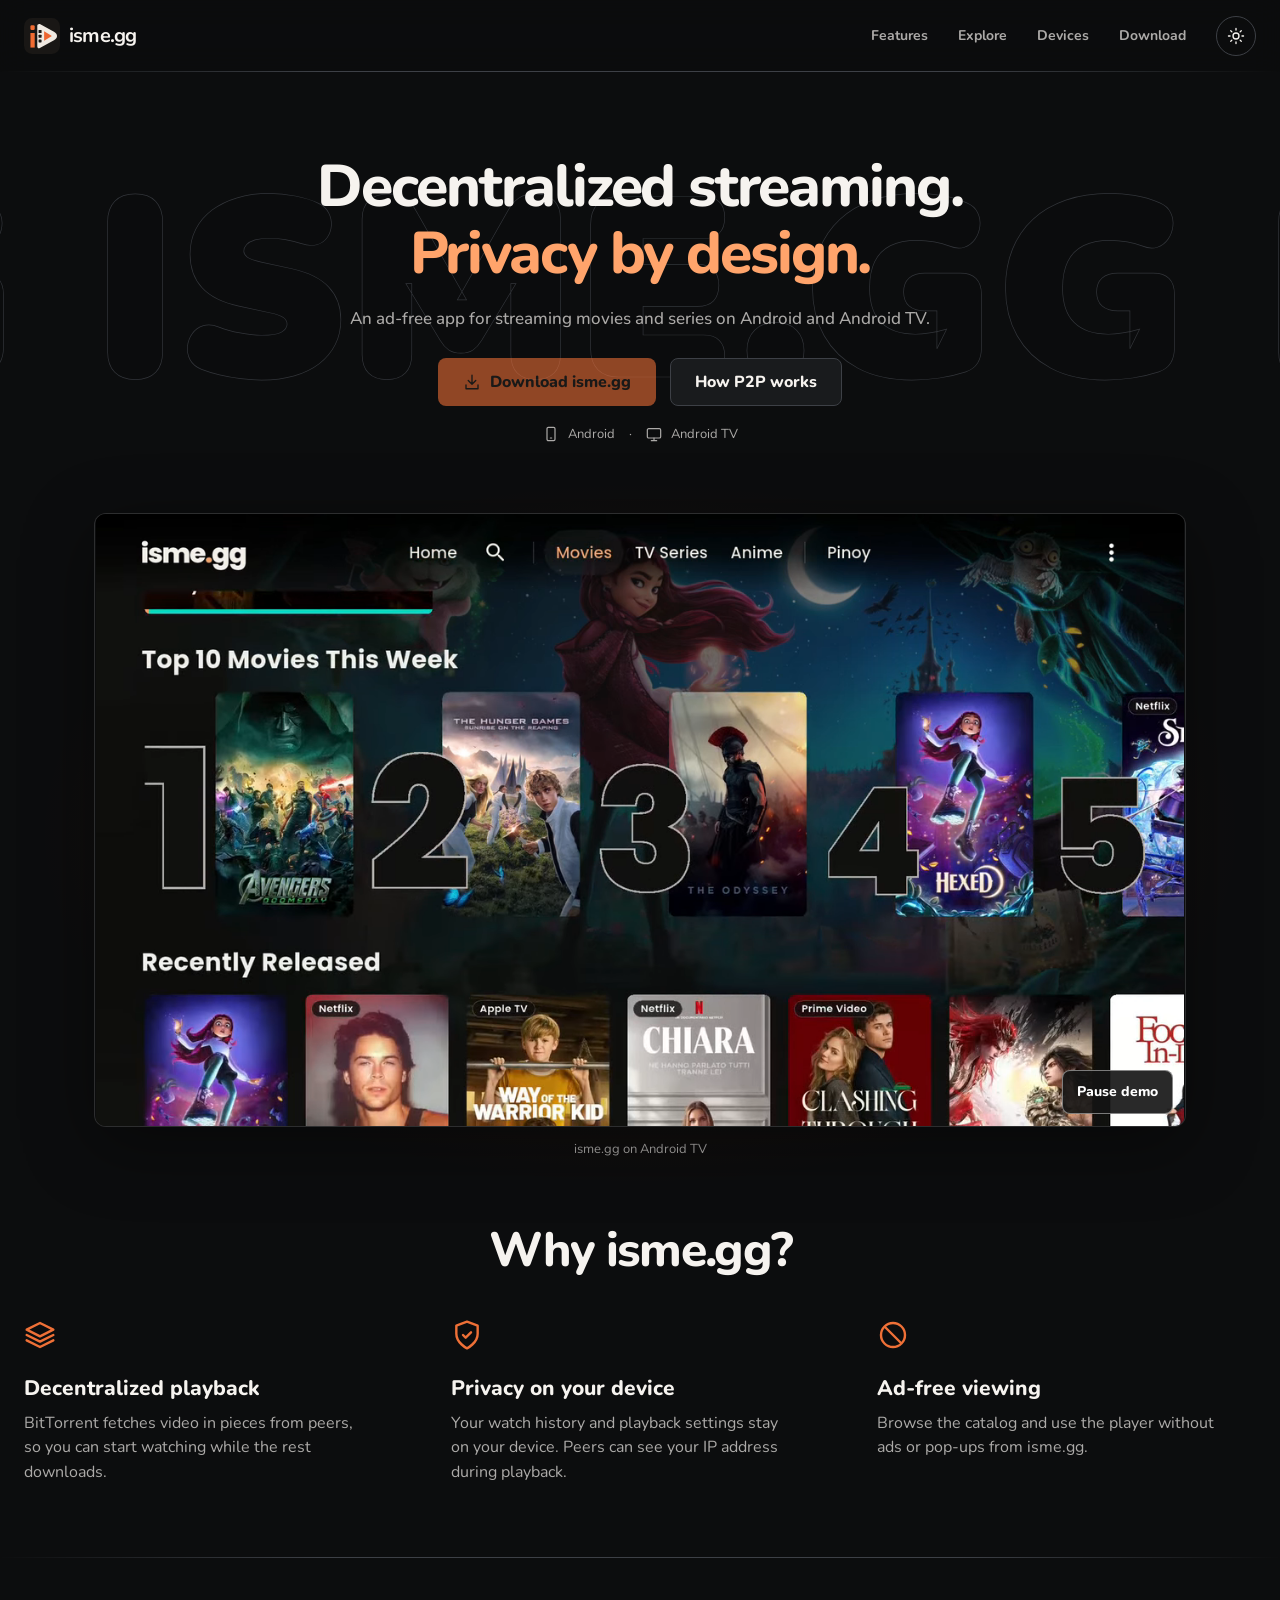
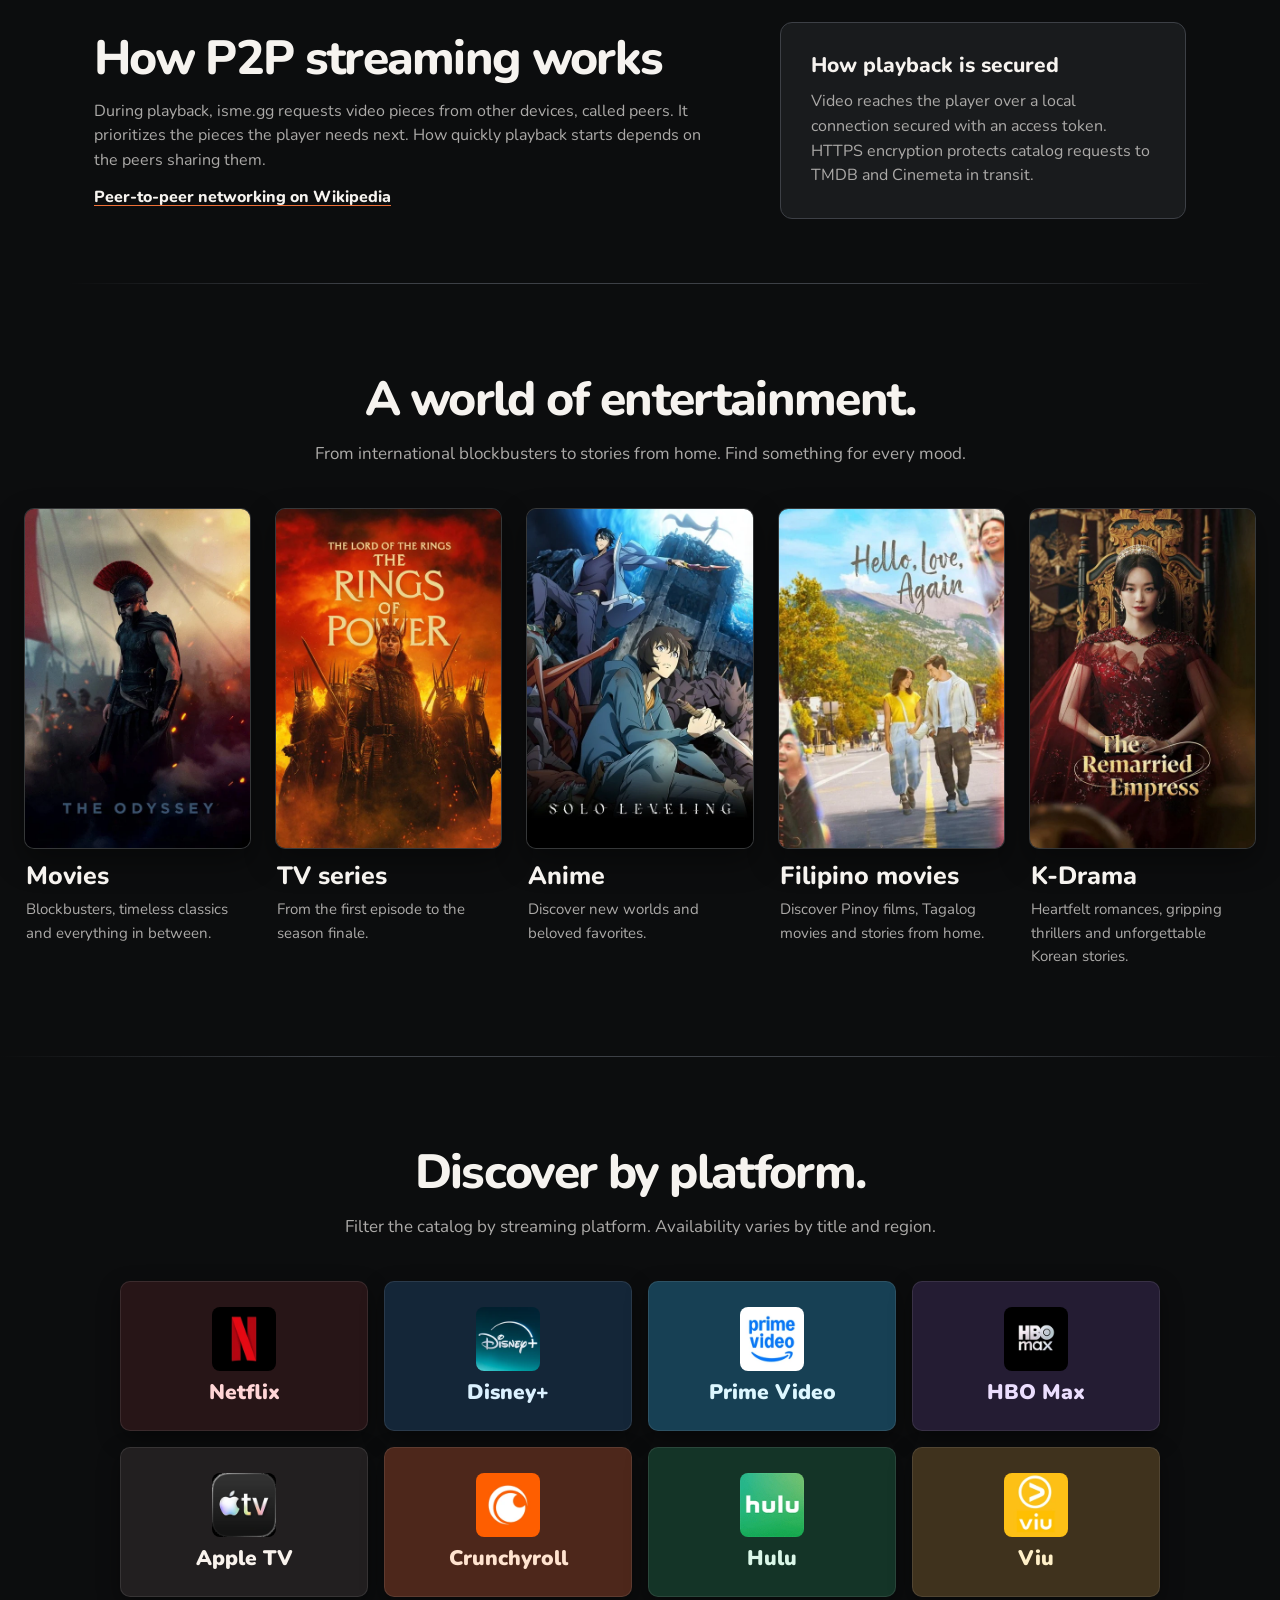
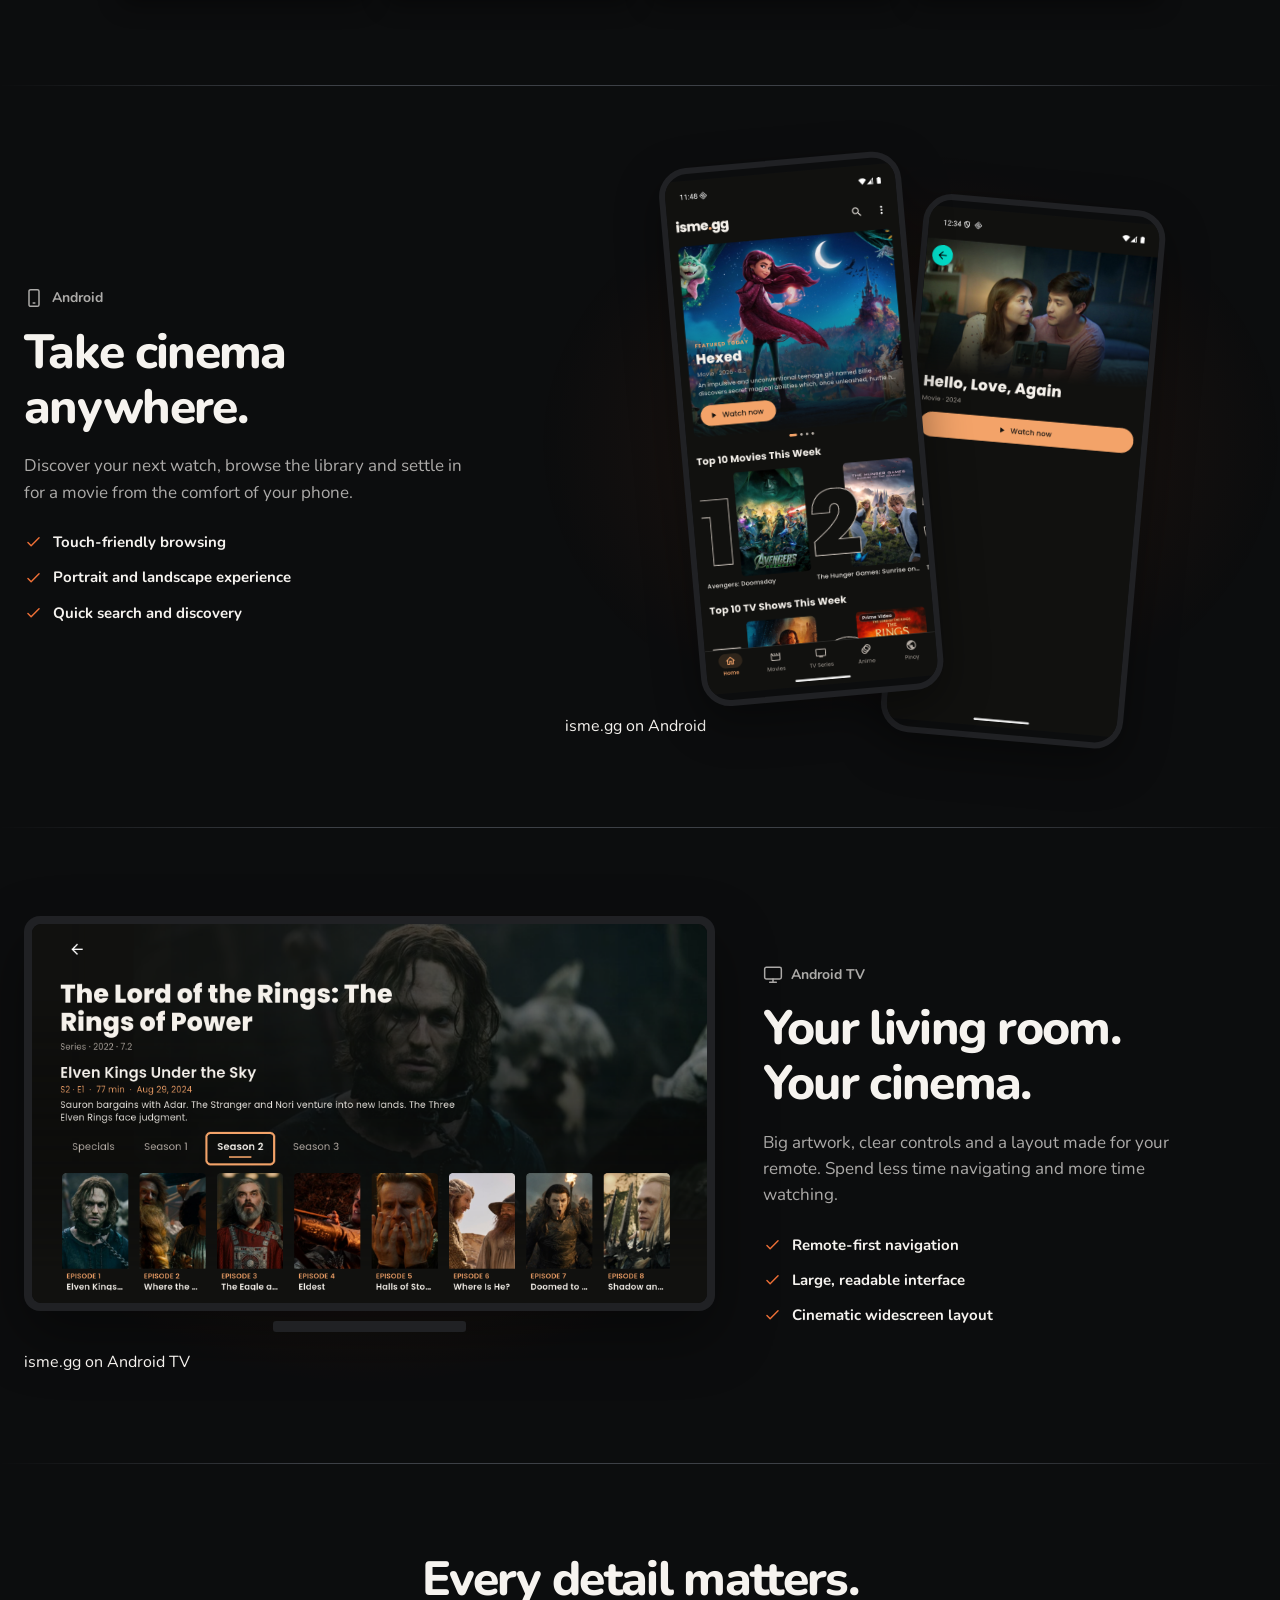
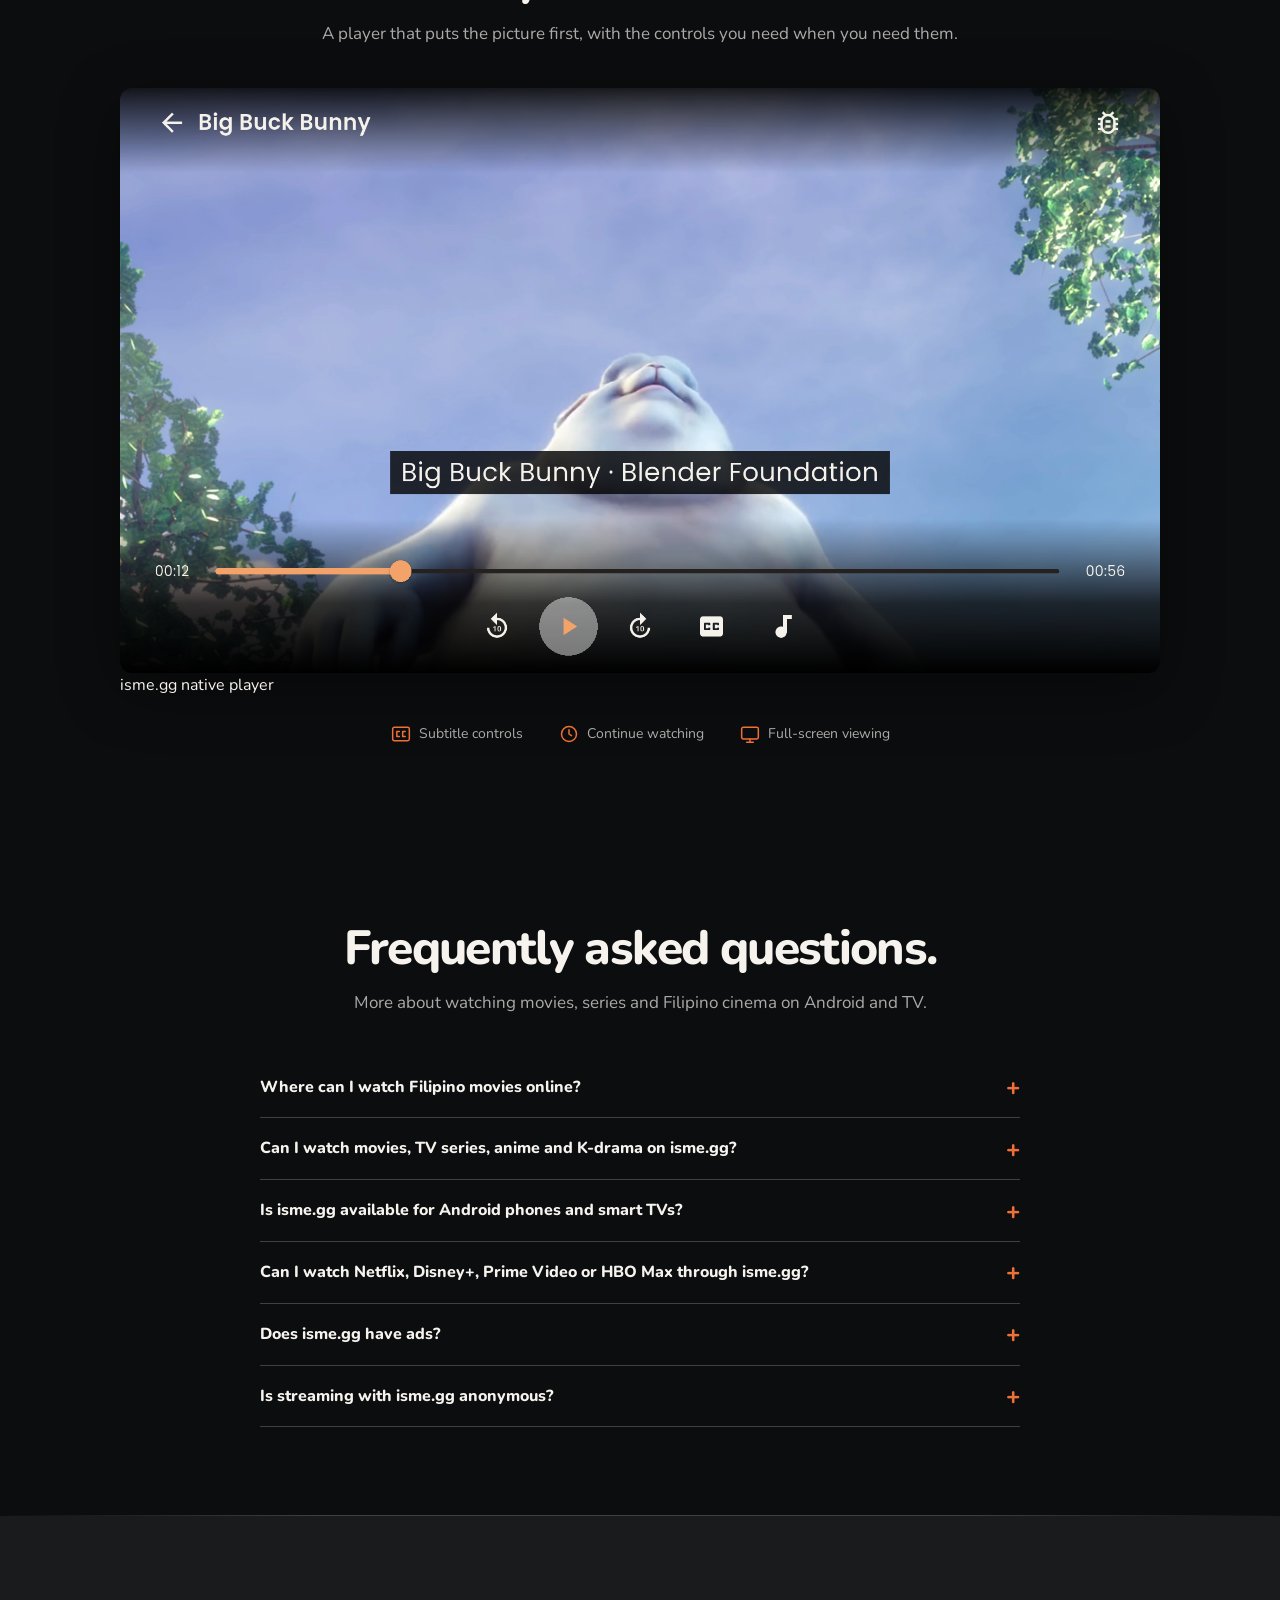
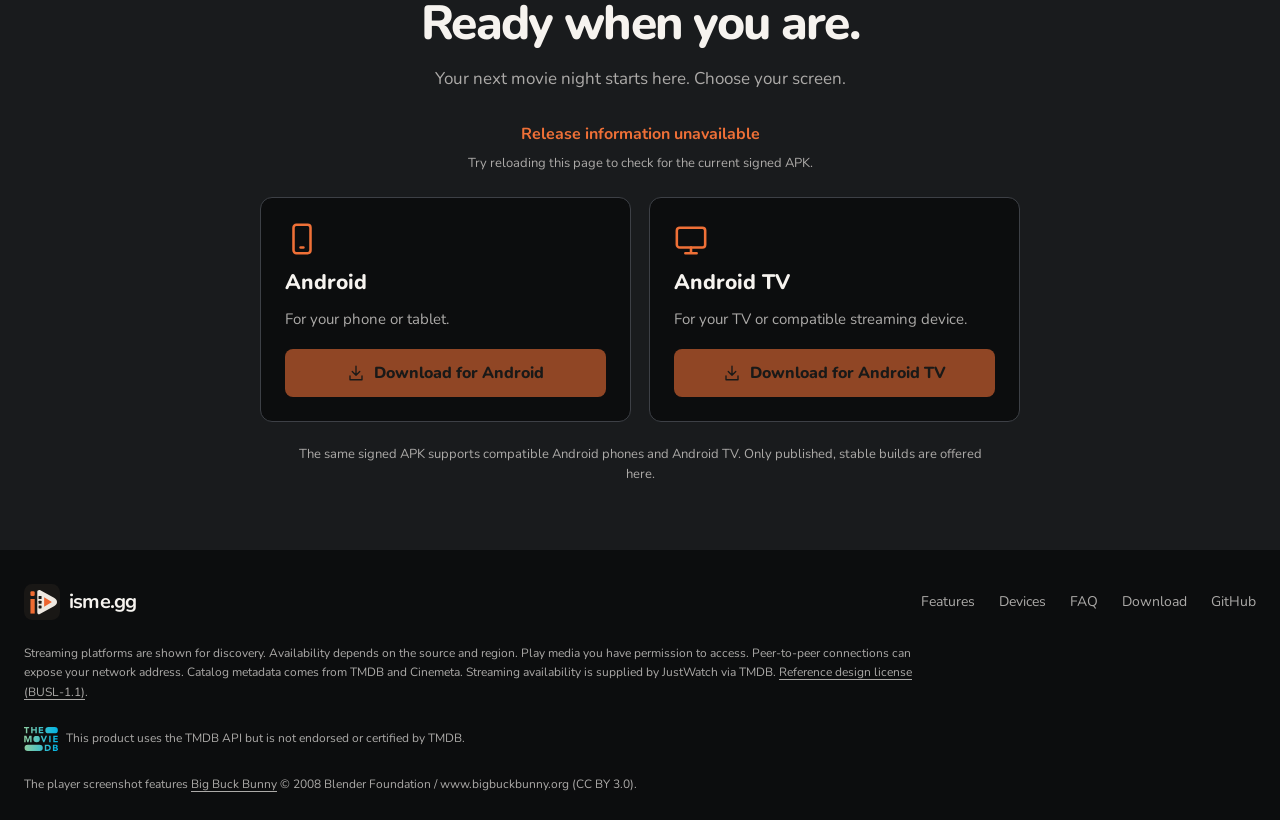
==== web/index.html @ 646ddb8c "Lead the homepage with decentralized, ad-free streaming and privacy" ====
<!doctype html>
<html lang="en-PH" data-theme="dark">
<head>
<meta charset="utf-8">
<meta name="viewport" content="width=device-width,initial-scale=1,viewport-fit=cover">
<meta name="color-scheme" content="dark light">
<meta name="theme-color" content="#0c0d0e">
<meta name="robots" content="index,follow">
<meta name="description" content="Decentralized, ad-free streaming for Android and Android TV. Built for privacy, with watch history and playback settings stored on your device.">
<link rel="canonical" href="https://bastilavarias.github.io/isme.gg/">
<meta property="og:type" content="website">
<meta property="og:site_name" content="isme.gg">
<meta property="og:title" content="isme.gg | Decentralized, Ad-Free Streaming">
<meta property="og:description" content="Decentralized, ad-free streaming for Android and Android TV. Built for privacy, with watch history and playback settings stored on your device.">
<meta property="og:url" content="https://bastilavarias.github.io/isme.gg/">
<meta property="og:locale" content="en_PH">
<meta property="og:image" content="https://bastilavarias.github.io/isme.gg/assets/isme-p2p-preview.jpg">
<meta property="og:image:type" content="image/jpeg">
<meta property="og:image:width" content="1200">
<meta property="og:image:height" content="630">
<meta property="og:image:alt" content="isme.gg P2P streaming for Android and Android TV, alongside the app&#x27;s TV catalog">
<meta name="twitter:card" content="summary_large_image">
<meta name="twitter:image" content="https://bastilavarias.github.io/isme.gg/assets/isme-p2p-preview.jpg">
<meta name="twitter:image:alt" content="isme.gg P2P streaming for Android and Android TV, alongside the app&#x27;s TV catalog">
<meta name="twitter:title" content="isme.gg | Decentralized, Ad-Free Streaming">
<meta name="twitter:description" content="Decentralized, ad-free streaming for Android and Android TV. Built for privacy, with watch history and playback settings stored on your device.">
<title>isme.gg | Decentralized, Ad-Free Streaming</title>
<script type="application/ld+json">{"@context":"https://schema.org","@graph":[{"@type":"WebSite","@id":"https://bastilavarias.github.io/isme.gg/#website","url":"https://bastilavarias.github.io/isme.gg/","name":"isme.gg","inLanguage":"en-PH"},{"@type":"WebPage","@id":"https://bastilavarias.github.io/isme.gg/#webpage","url":"https://bastilavarias.github.io/isme.gg/","name":"isme.gg | Decentralized, Ad-Free Streaming","description":"Decentralized, ad-free streaming for Android and Android TV. Built for privacy, with watch history and playback settings stored on your device.","inLanguage":"en-PH","isPartOf":{"@id":"https://bastilavarias.github.io/isme.gg/#website"},"mainEntity":{"@id":"https://bastilavarias.github.io/isme.gg/#app"},"image":"https://bastilavarias.github.io/isme.gg/assets/isme-p2p-preview.jpg","keywords":"decentralized streaming, ad-free streaming, privacy, P2P streaming, BitTorrent, Android TV, Filipino cinema, anime, K-drama"},{"@type":"SoftwareApplication","@id":"https://bastilavarias.github.io/isme.gg/#app","name":"isme.gg","url":"https://bastilavarias.github.io/isme.gg/","applicationCategory":"MultimediaApplication","operatingSystem":"Android, Android TV","description":"Decentralized, ad-free streaming for Android and Android TV. Built for privacy, with watch history and playback settings stored on your device.","sameAs":"https://github.com/bastilavarias/isme.gg","screenshot":"https://bastilavarias.github.io/isme.gg/assets/screenshots/tv-home.png?v=2"}]}</script>
<script>try{const t=localStorage.getItem('isme-web-theme');if(t==='light'||t==='dark')document.documentElement.dataset.theme=t}catch{}</script>
<!-- Private concept derived from Hayase website (BUSL-1.1). Temporary artwork and simulated UI; no availability or affiliation implied. -->
<link rel="icon" type="image/svg+xml" href="data:image/svg+xml,%3Csvg%20viewBox%3D%220%200%2084%2084%22%20fill%3D%22none%22%20xmlns%3D%22http%3A%2F%2Fwww.w3.org%2F2000%2Fsvg%22%3E%3Crect%20width%3D%2284%22%20height%3D%2284%22%20rx%3D%2219%22%20fill%3D%22%23191715%22%2F%3E%3Cpath%20d%3D%22M15%2035h10v34H15z%22%20fill%3D%22%23F16C32%22%2F%3E%3Crect%20x%3D%2215%22%20y%3D%2217%22%20width%3D%2210%22%20height%3D%2211%22%20rx%3D%223%22%20fill%3D%22%23F16C32%22%2F%3E%3Cpath%20d%3D%22M31%2018c0-3%203-5%206-4l33%2018c5%203%207%206%207%2010%200%204-2%207-7%2010L37%2070c-3%202-6%200-6-4z%22%20fill%3D%22%23EFE9E1%22%2F%3E%3Cpath%20d%3D%22m47%2031%2018%2011-18%2011z%22%20fill%3D%22%23ED642F%22%2F%3E%3Crect%20x%3D%2234%22%20y%3D%2228%22%20width%3D%227%22%20height%3D%227%22%20rx%3D%221.3%22%20fill%3D%22%23191715%22%2F%3E%3Crect%20x%3D%2234%22%20y%3D%2239%22%20width%3D%227%22%20height%3D%227%22%20rx%3D%221.3%22%20fill%3D%22%23191715%22%2F%3E%3Crect%20x%3D%2234%22%20y%3D%2250%22%20width%3D%227%22%20height%3D%227%22%20rx%3D%221.3%22%20fill%3D%22%23191715%22%2F%3E%3C%2Fsvg%3E">
<style>
/* Hallmark v2 | custom cinematic landing | reference-led composition | signature: TV product showcase */
/* Critique: keep interface imagery large and readable, avoid generic card-heavy marketing. */
@font-face{font-family:Nunito;src:url('assets/fonts/nunito-latin.woff2') format('woff2');font-weight:200 1000;font-display:swap}
:root{color-scheme:dark;--bg:#0c0d0e;--fg:#f6f3ef;--muted:#acaaa8;--surface:#191b1d;--secondary:#191b1d;--ember:#ef7037;--ink:#242321;--outline:#3d4046;--rule:#3d4046;--ring:#f6f2eb;--glow:#ef70371c;--shadow:#00000065;--clear:transparent;--screen:#0c0d0e;--screen-fg:#f6f3ef;--screen-muted:#acaaa8;--screen-line:#ffffff23;--screen-surface:#202124;--screen-shade:#0c0d0ee8;--screen-dim:#0c0d0e18;--white:#fff;--font:Nunito,system-ui,sans-serif;--display:Impact,Nunito,system-ui,sans-serif;--max:1280px;--radius:8px;--ease:cubic-bezier(.2,.65,.25,1)}
:root[data-theme="light"]{color-scheme:light;--bg:#f3f0e8;--fg:#242321;--muted:#625d55;--surface:#e9e4da;--secondary:#e5dfd4;--outline:#cec5b6;--rule:#d2cabc;--ring:#a24b25;--glow:#ef703715;--shadow:#35271923}
*{box-sizing:border-box}html,body{margin:0;overflow-x:clip;scroll-behavior:smooth}body{font:400 16px/1.55 var(--font);background:var(--bg);color:var(--fg)}
a{color:inherit;text-decoration:none}button{font:inherit;color:inherit;cursor:pointer}a:focus-visible,button:focus-visible{outline:2px solid var(--ring);outline-offset:5px}h1,h2,h3,p,figure{margin:0}h1,h2,h3{line-height:1.15;overflow-wrap:break-word;min-width:0}h1,h2{font-weight:800;letter-spacing:-.035em}h1{font-size:clamp(38px,4.6vw,66px)}h2{font-size:clamp(32px,3.8vw,48px)}h3{font-size:21px;font-weight:800}p{color:var(--muted)}img{display:block;max-width:100%}.wrap{width:100%;max-width:var(--max);margin-inline:auto;padding-inline:24px}.rule{border-bottom:1px solid var(--clear);border-image:linear-gradient(90deg,var(--clear),var(--rule) 25% 75%,var(--clear)) 1}.center{text-align:center}.icon{width:24px;height:24px;fill:none;stroke:currentColor;stroke-width:1.8;stroke-linecap:round;stroke-linejoin:round;flex:none}.brand-icon{display:inline-flex;flex:none}.brand-icon svg{width:36px;height:36px;display:block}.brand{display:flex;align-items:center;gap:9px;font-size:20px;letter-spacing:-.04em;margin-right:auto}
header{height:72px;position:sticky;top:0;z-index:50;backdrop-filter:blur(14px);background:color-mix(in srgb,var(--bg) 85%,var(--clear))}nav{height:100%;display:flex;align-items:center;gap:30px;font-size:14px;font-weight:700}nav>a:not(.brand){color:var(--muted)}nav>a:hover{color:var(--fg)}.theme-toggle{display:grid;place-items:center;width:40px;height:40px;border:1px solid var(--rule);border-radius:50%;background:var(--clear);padding:0;flex:none}.theme-toggle .icon{width:18px;height:18px}.theme-toggle .moon,:root[data-theme=light] .theme-toggle .sun{display:none}:root[data-theme=light] .theme-toggle .moon{display:block}.theme-toggle:hover{color:var(--ember)}
.hero{min-height:clamp(340px,49vh,520px);position:relative;display:flex;flex-direction:column;justify-content:center;align-items:center;text-align:center;isolation:isolate;padding:44px 24px 32px}.ghost{position:absolute;z-index:-1;left:50%;top:50%;transform:translate(-50%,-50%);font:1000 clamp(150px,20vw,288px)/1 var(--display);white-space:nowrap;color:var(--bg);-webkit-text-stroke:.7px var(--outline);opacity:.8;pointer-events:none}.hero p{max-width:660px;margin-top:18px;font-size:17px;font-weight:500}.actions{display:flex;flex-wrap:wrap;gap:14px;justify-content:center;margin-top:26px}.btn{display:inline-flex;align-items:center;justify-content:center;gap:9px;min-height:48px;border:1px solid var(--clear);border-radius:var(--radius);padding:0 24px;background:var(--ember);color:var(--ink);font-size:16px;font-weight:800;transition:transform .2s var(--ease),opacity .2s,background-color .2s}.btn .icon{width:18px;height:18px}.btn.secondary{background:var(--secondary);color:var(--fg);border-color:var(--rule)}.btn:hover{opacity:.88}.btn:active{transform:translateY(1px)}.btn[aria-disabled="true"]{opacity:.58;cursor:default;pointer-events:none}.hero-platforms{font-size:13px;color:var(--muted);margin-top:18px;display:flex;align-items:center;gap:9px}.hero-platforms .icon{width:16px;height:16px}.hero-platforms span{margin:0 5px}
.hero-shot{position:relative;max-width:1140px;margin:auto;padding:0 24px 8px}.hero-shot::before{content:"";position:absolute;inset:-12% -10% -10%;background:radial-gradient(ellipse,var(--glow),var(--clear) 65%);pointer-events:none;z-index:-1}
.hero-media{position:relative;aspect-ratio:16/9;overflow:hidden;border:1px solid var(--screen-line);border-radius:12px;background:var(--screen);box-shadow:0 18px 70px var(--shadow)}
.hero-video,.hero-media img{display:block;width:100%;height:100%;object-fit:contain}
.hero-motion{position:absolute;inset:auto 12px 12px auto;border:1px solid #ffffff70;border-radius:var(--radius);background:#141414e8;color:#fff;min-height:44px;padding:0 14px;font-size:14px;font-weight:800}
.hero-motion[hidden]{display:none}
.hero-shot figcaption{text-align:center;font-size:13px;color:var(--muted);margin-top:12px}
.section{padding-block:88px;scroll-margin-top:72px}.section-head{max-width:750px;margin:0 auto 40px;text-align:center}.section-head p{margin-top:14px;font-size:17px}.benefits{padding-top:56px;padding-bottom:72px}.benefit-grid{display:grid;grid-template-columns:repeat(3,minmax(0,1fr));gap:48px}.benefit .icon{width:32px;height:32px;color:var(--ember);margin-bottom:18px}.benefit h3{margin-bottom:10px}.benefit p{max-width:340px}
.catalog-grid{display:grid;grid-template-columns:repeat(5,minmax(0,1fr));gap:24px}.category{min-width:0}.category-art{display:block;width:100%;height:auto;aspect-ratio:2/3;object-fit:cover;border-radius:10px;border:1px solid #ffffff20;background:var(--surface);box-shadow:0 12px 30px var(--shadow)}.category h3{margin:13px 2px 0;font-size:clamp(18px,2vw,25px);line-height:1.15}.category p{margin:8px 2px 0;font-size:15px}
.split{display:grid;grid-template-columns:minmax(0,5fr) minmax(0,7fr);align-items:center;gap:48px}.split.reverse{grid-template-columns:minmax(0,7fr) minmax(0,5fr)}.copy h2{margin-bottom:18px}.copy p{font-size:17px;max-width:460px}.mini-points{margin-top:25px;display:grid;gap:12px}.mini-points span{display:flex;gap:10px;align-items:center;font-weight:700;font-size:15px}.mini-points .icon{color:var(--ember);width:19px;height:19px}.device-tag{display:flex;align-items:center;gap:8px;color:var(--muted);font-size:14px;font-weight:700;margin-bottom:16px}.device-tag .icon{width:20px;height:20px}
.phone-stage{min-height:490px;position:relative;display:flex;align-items:center;justify-content:center;gap:0;isolation:isolate}.phone-stage:before,.tv-stage:before{content:"";position:absolute;inset:-8%;background:radial-gradient(ellipse,var(--glow),var(--clear) 66%);z-index:-1;pointer-events:none}.phone{width:clamp(175px,19vw,255px);aspect-ratio:9/20;background:var(--screen);color:var(--screen-fg);border:6px solid var(--screen-surface);border-radius:29px;position:relative;overflow:hidden;box-shadow:0 16px 45px var(--shadow);flex:none}.phone.browse{transform:rotate(-5deg) translate(14px,-14px);z-index:2}.phone.search{transform:rotate(5deg) translate(-7px,28px);z-index:1}.phone img{width:100%;height:100%;object-fit:contain}
.tv-stage{position:relative;isolation:isolate}.tv-frame{padding:8px;background:var(--screen-surface);border-radius:16px;box-shadow:0 24px 60px var(--shadow)}.tv-frame .tv-screenshot{display:block;width:100%;height:auto;aspect-ratio:16/9;object-fit:contain;border-radius:9px;background:var(--screen)}.tv-base{height:11px;width:28%;background:var(--screen-surface);margin:10px auto 0;border-radius:3px}.tv-stage .shot-caption{margin-top:18px}
.player-stage{max-width:1040px;margin:auto}.player-screenshot{width:100%;height:auto;aspect-ratio:16/9;object-fit:contain;border-radius:12px;background:var(--screen);box-shadow:0 16px 60px var(--shadow)}.player-features{display:flex;justify-content:center;flex-wrap:wrap;gap:18px 36px;margin-top:26px;font-size:14px;color:var(--muted)}.player-features span{display:flex;align-items:center;gap:8px}.player-features .icon{color:var(--ember);width:20px;height:20px}
.download-section{background:var(--surface);padding-block:80px 65px}.download-section .section-head{margin-bottom:30px}.download-grid{display:grid;grid-template-columns:repeat(2,minmax(0,1fr));gap:18px;max-width:760px;margin:auto}.download-choice{border:1px solid var(--rule);background:var(--bg);border-radius:12px;padding:24px;display:grid;gap:14px;text-align:left}.download-choice>.icon{width:34px;height:34px;color:var(--ember)}.download-choice p{font-size:15px}.download-choice .btn{width:100%;margin-top:4px}.download-note{text-align:center;font-size:13px;max-width:700px;margin:22px auto 0}.footer{padding-block:34px 25px}.footer-main{display:flex;align-items:center;gap:24px;flex-wrap:wrap}.footer-main .brand{margin-right:auto}.footer-main>a:not(.brand){font-size:14px;color:var(--muted)}.footer-note{font-size:12px;line-height:1.65;margin-top:24px;max-width:900px}.footer-note a{text-decoration:underline;text-underline-offset:3px}
.service-grid{display:flex;flex-wrap:wrap;justify-content:center;gap:16px;max-width:1040px;margin-inline:auto}.service-tile{flex:0 0 calc((100% - 48px)/4);min-height:clamp(104px,13vw,150px);min-width:0;display:flex;flex-direction:column;align-items:center;justify-content:center;gap:9px;padding:12px 10px;background:var(--tile-bg);color:var(--tile-fg);font-size:clamp(15px,1.65vw,21px);font-weight:900;text-align:center;line-height:1.15;border:1px solid #ffffff18;border-radius:10px;box-shadow:0 8px 22px var(--shadow);overflow:hidden;transition:transform .25s var(--ease),box-shadow .25s var(--ease)}.service-tile img{width:clamp(38px,5vw,64px);height:auto;aspect-ratio:1;object-fit:contain;border-radius:8px}@media(hover:hover) and (pointer:fine){.service-tile:hover{transform:translateY(-3px) scale(1.025);box-shadow:0 12px 26px var(--shadow),0 0 20px var(--glow)}}@media(max-width:900px){.service-tile{flex-basis:calc((100% - 32px)/3)}}@media(max-width:600px){.service-grid{gap:12px}.service-tile{flex-basis:calc((100% - 12px)/2);padding:12px 8px}}
.faq-list{max-width:760px;margin-inline:auto}.faq-list details{border-bottom:1px solid var(--rule);padding:18px 0}.faq-list summary{font-size:16px;font-weight:800;cursor:pointer;list-style:none;display:flex;align-items:center;gap:14px;justify-content:space-between}.faq-list summary::-webkit-details-marker{display:none}.faq-list summary::after{content:"+";color:var(--ember);font-size:24px;line-height:1}.faq-list details[open] summary::after{content:"−"}.faq-list summary:focus-visible{outline:2px solid var(--ring);outline-offset:4px}.faq-list details p{margin-top:12px;max-width:680px;font-size:15px}.faq-list p a{text-decoration:underline;text-underline-offset:3px}
@keyframes rise{from{opacity:0;transform:translateY(20px)}to{opacity:1;transform:translateY(0)}}@keyframes ghost-in{from{opacity:0;transform:translate(-48%,-50%)}to{opacity:.8;transform:translate(-50%,-50%)}}
.hero h1,.hero p,.hero .actions,.hero-platforms,.hero-shot{animation:rise .8s var(--ease) both}.hero p{animation-delay:90ms}.hero .actions{animation-delay:170ms}.hero-platforms{animation-delay:250ms}.hero-shot{animation-delay:240ms}.ghost{animation:ghost-in 1.2s var(--ease) both}.reveal{opacity:0;transform:translateY(24px);transition:opacity .65s var(--ease),transform .65s var(--ease);transition-delay:var(--delay,0ms)}.reveal.is-revealed,.reveal:focus-within{opacity:1;transform:none}
@media(hover:hover) and (pointer:fine){.btn:hover{transform:translateY(-2px)}}
@media(max-width:900px){.section{padding-block:64px}.split,.split.reverse{grid-template-columns:minmax(0,1fr);gap:30px}.split.reverse .copy{grid-row:1}.copy p{max-width:600px}.phone-stage{min-height:0;padding-block:20px 42px}.phone{width:clamp(170px,28vw,260px)}.tv-stage{max-width:760px;margin:auto;width:100%}.benefit-grid{gap:28px}.catalog-grid{grid-template-columns:repeat(3,minmax(0,1fr));gap:16px}}
@media(max-width:600px){header{height:62px}nav{gap:13px;font-size:12px}.wrap{padding-inline:18px}.brand{font-size:18px;gap:6px}.brand-icon svg{width:32px;height:32px}nav>a[href="#watch"],nav>a[href="#devices"]{display:none}.theme-toggle{width:36px;height:36px}.hero{min-height:360px;padding:34px 18px 24px}.hero h1{font-size:clamp(35px,9vw,48px)}.hero p{font-size:15px}.actions{gap:10px}.btn{font-size:14px;padding:0 16px;min-height:46px}.hero-shot{padding-inline:12px}.section{padding-block:50px;scroll-margin-top:62px}.section-head{margin-bottom:28px}.section-head p,.copy p{font-size:16px}.benefit-grid{grid-template-columns:minmax(0,1fr);gap:28px}.benefit .icon{margin-bottom:10px}.catalog-grid{grid-template-columns:repeat(2,minmax(0,1fr));gap:20px 14px}.category p{font-size:14px}.phone{width:clamp(132px,40vw,205px);border-width:4px;border-radius:22px}.phone.browse{transform:rotate(-4deg) translate(5px,-7px)}.phone.search{transform:rotate(4deg) translate(-3px,14px)}.tv-frame{padding:5px}.download-grid{grid-template-columns:minmax(0,1fr)}.footer-main{gap:16px}.footer-main .brand{width:100%}.screen-feature{top:21%}.screen-shelf{bottom:4%}.screen-posters .poster span{display:none}}
@media(prefers-reduced-motion:reduce){html,body{scroll-behavior:auto}*,*::before,*::after{animation:none!important;transition:none!important}.reveal{opacity:1;transform:none}}
.release-status{text-align:center;margin:0 auto 24px;max-width:760px}.release-status strong{color:var(--ember);font-size:16px}.release-status p{font-size:13px;margin:6px 0 0}.release-changelog{max-width:760px;margin:32px auto 0;border:1px solid var(--rule);background:var(--bg);padding:22px;border-radius:12px}.release-changelog[hidden],#release-history-section[hidden]{display:none}.release-changelog h3{margin:0 0 12px}.release-notes{white-space:pre-wrap;overflow-wrap:anywhere;font-size:14px;line-height:1.65;margin:0 0 14px;max-height:360px;overflow:auto}.release-changelog a{color:var(--ember);font-size:13px;text-decoration:underline}.release-changelog details{border-top:1px solid var(--rule);padding:13px 0}.release-changelog summary{cursor:pointer;font-weight:600}.release-changelog details .release-notes{margin-top:12px}#release-history-section{margin-top:26px}
.tmdb-credit{display:flex;align-items:center;gap:8px}.tmdb-credit img{display:block;width:34px;height:auto}
.hero h1 span{color:#ffa46b}:root[data-theme=light] .hero h1 span{color:#a9421a}
.technology{display:grid;grid-template-columns:minmax(0,3fr) minmax(0,2fr);align-items:center;gap:clamp(24px,6vw,80px);max-width:1140px;padding-block:64px}
.technology-copy p,.technology-security p{margin-top:12px;font-size:16px}
.technology-copy a{color:var(--fg);font-weight:800;text-decoration:underline;text-underline-offset:3px;text-decoration-color:var(--ember)}
.technology-security{background:var(--surface);border:1px solid var(--rule);border-radius:12px;padding:clamp(18px,3vw,30px)}
@media(max-width:760px){.technology{grid-template-columns:minmax(0,1fr);padding-block:42px}}
</style>
</head>
<body>
<header class="rule"><nav class="wrap" aria-label="Main navigation"><a class="brand" href="#top" aria-label="isme.gg home"><span class="brand-icon"><svg viewBox="0 0 84 84" fill="none" aria-hidden="true"><rect width="84" height="84" rx="19" fill="#191715"/><path d="M15 35h10v34H15z" fill="#F16C32"/><rect x="15" y="17" width="10" height="11" rx="3" fill="#F16C32"/><path d="M31 18c0-3 3-5 6-4l33 18c5 3 7 6 7 10 0 4-2 7-7 10L37 70c-3 2-6 0-6-4z" fill="#EFE9E1"/><path d="m47 31 18 11-18 11z" fill="#ED642F"/><rect x="34" y="28" width="7" height="7" rx="1.3" fill="#191715"/><rect x="34" y="39" width="7" height="7" rx="1.3" fill="#191715"/><rect x="34" y="50" width="7" height="7" rx="1.3" fill="#191715"/></svg></span><b>isme.gg</b></a><a href="#features">Features</a><a href="#watch">Explore</a><a href="#devices">Devices</a><a href="#download">Download</a><button class="theme-toggle" id="theme-toggle" aria-label="Switch to light mode" type="button" aria-pressed="false"><svg class="icon sun" viewBox="0 0 24 24" aria-hidden="true"><circle cx="12" cy="12" r="4"/><path d="M12 2v2m0 16v2M2 12h2m16 0h2M5 5l1.5 1.5m11 11L19 19M5 19l1.5-1.5m11-11L19 5"/></svg><svg class="icon moon" viewBox="0 0 24 24" aria-hidden="true"><path d="M20.9 13.4A9 9 0 1 1 10.6 3.1a7 7 0 0 0 10.3 10.3Z"/></svg></button></nav></header>
<main id="top">
<section class="hero"><div class="ghost" aria-hidden="true">ISME.GG ISME.GG ISME.GG ISME.GG ISME.GG</div><h1>Decentralized streaming.<br> <span>Privacy by design.</span></h1><p>An ad-free app for streaming movies and series on Android and Android TV.</p><div class="actions"><a class="btn" data-apk-download role="link" aria-disabled="true"><svg class="icon " viewBox="0 0 24 24" aria-hidden="true"><path d="M12 3v12m-5-5 5 5 5-5M4 16v5h16v-5"/></svg> Download isme.gg</a><a class="btn secondary" href="#technology">How P2P works</a></div><div class="hero-platforms"><svg class="icon " viewBox="0 0 24 24" aria-hidden="true"><rect x="6" y="2" width="12" height="20" rx="2"/><path d="M11 18h2"/></svg> Android <span>·</span> <svg class="icon " viewBox="0 0 24 24" aria-hidden="true"><rect x="2" y="4" width="20" height="14" rx="2"/><path d="M8 22h8m-4-4v4"/></svg> Android TV</div></section>
<figure class="hero-shot">
  <div class="hero-media">
    <video class="hero-video" id="hero-video" width="1280" height="720" autoplay muted loop playsinline preload="none" poster="assets/screenshots/tv-hero-poster.webp?v=2" aria-label="isme.gg Android TV demo showing the movie, TV series and anime catalogs">
      <source data-src="assets/screenshots/tv-hero.webm?v=2" type="video/webm">
      <source data-src="assets/screenshots/tv-hero.mp4?v=2" type="video/mp4">
      <img src="assets/screenshots/tv-home.png?v=2" alt="Android TV home screen with cinematic artwork and poster shelves" width="1920" height="1080">
    </video>
    <button class="hero-motion" id="hero-motion" type="button" aria-controls="hero-video" hidden>Play demo</button>
  </div>
  <figcaption>isme.gg on Android TV</figcaption>
</figure>
<section class="wrap section benefits rule" id="features"><div class="section-head"><h2>Why isme.gg?</h2></div><div class="benefit-grid">
<article class="benefit"><svg class="icon " viewBox="0 0 24 24" aria-hidden="true"><path d="m12 3 10 5-10 5L2 8l10-5Zm-10 9 10 5 10-5M2 16l10 5 10-5"/></svg><h3>Decentralized playback</h3><p>BitTorrent fetches video in pieces from peers, so you can start watching while the rest downloads.</p></article>
<article class="benefit"><svg class="icon " viewBox="0 0 24 24" aria-hidden="true"><path d="M12 22s8-4 8-11V5l-8-3-8 3v6c0 7 8 11 8 11Z"/><path d="m9 12 2 2 4-4"/></svg><h3>Privacy on your device</h3><p>Your watch history and playback settings stay on your device. Peers can see your IP address during playback.</p></article>
<article class="benefit"><svg class="icon " viewBox="0 0 24 24" aria-hidden="true"><circle cx="12" cy="12" r="9"/><path d="m6 6 12 12"/></svg><h3>Ad-free viewing</h3><p>Browse the catalog and use the player without ads or pop-ups from isme.gg.</p></article>
</div></section>
<section class="wrap section technology rule" id="technology" aria-labelledby="technology-title">
  <div class="technology-copy">
    <h2 id="technology-title">How P2P streaming works</h2>
    <p>During playback, isme.gg requests video pieces from other devices, called peers. It prioritizes the pieces the player needs next. How quickly playback starts depends on the peers sharing them.</p>
    <p><a href="https://en.wikipedia.org/wiki/Peer-to-peer">Peer-to-peer networking on Wikipedia</a></p>
  </div>
  <div class="technology-security">
    <h3>How playback is secured</h3>
    <p>Video reaches the player over a local connection secured with an access token. HTTPS encryption protects catalog requests to TMDB and Cinemeta in transit.</p>
  </div>
</section>
<section class="wrap section rule" id="watch"><div class="section-head"><h2>A world of entertainment.</h2><p>From international blockbusters to stories from home. Find something for every mood.</p></div><div class="catalog-grid"><article class="category"><img class="category-art" src="assets/posters/movies.webp" width="500" height="750" alt="The Odyssey poster" loading="lazy" decoding="async"><h3>Movies</h3><p>Blockbusters, timeless classics and everything in between.</p></article><article class="category"><img class="category-art" src="assets/posters/series.webp" width="500" height="750" alt="The Lord of the Rings: The Rings of Power poster" loading="lazy" decoding="async"><h3>TV series</h3><p>From the first episode to the season finale.</p></article><article class="category"><img class="category-art" src="assets/posters/anime.webp" width="500" height="750" alt="Solo Leveling poster" loading="lazy" decoding="async"><h3>Anime</h3><p>Discover new worlds and beloved favorites.</p></article><article class="category"><img class="category-art" src="assets/posters/pinoy.webp" width="500" height="750" alt="Hello, Love, Again poster" loading="lazy" decoding="async"><h3>Filipino movies</h3><p>Discover Pinoy films, Tagalog movies and stories from home.</p></article><article class="category"><img class="category-art" src="assets/posters/kdrama.webp" width="500" height="750" alt="The Remarried Empress poster" loading="lazy" decoding="async"><h3>K-Drama</h3><p>Heartfelt romances, gripping thrillers and unforgettable Korean stories.</p></article></div></section>
<section class="wrap section rule" id="services"><div class="section-head"><h2>Discover by platform.</h2><p>Filter the catalog by streaming platform. Availability varies by title and region.</p></div><div class="service-grid" role="list" aria-label="Streaming platform examples">
  <div class="service-tile" style="--tile-bg:#271517;--tile-fg:#ffd5d6" role="listitem"><img src="assets/platforms/netflix.webp" width="160" height="160" alt="" loading="lazy" decoding="async"><span>Netflix</span></div>
  <div class="service-tile" style="--tile-bg:#142638;--tile-fg:#dbf1ff" role="listitem"><img src="assets/platforms/disney-plus.webp" width="160" height="160" alt="" loading="lazy" decoding="async"><span>Disney+</span></div>
  <div class="service-tile" style="--tile-bg:#174054;--tile-fg:#ddf7ff" role="listitem"><img src="assets/platforms/prime-video.webp" width="160" height="160" alt="" loading="lazy" decoding="async"><span>Prime Video</span></div>
  <div class="service-tile" style="--tile-bg:#241c33;--tile-fg:#ebdefe" role="listitem"><img src="assets/platforms/hbo-max.webp" width="160" height="160" alt="" loading="lazy" decoding="async"><span>HBO Max</span></div>
  <div class="service-tile" style="--tile-bg:#221f20;--tile-fg:#f9f3ed" role="listitem"><img src="assets/platforms/apple-tv.webp" width="160" height="160" alt="" loading="lazy" decoding="async"><span>Apple TV</span></div>
  <div class="service-tile" style="--tile-bg:#4d271b;--tile-fg:#ffe3cf" role="listitem"><img src="assets/platforms/crunchyroll.webp" width="160" height="160" alt="" loading="lazy" decoding="async"><span>Crunchyroll</span></div>
  <div class="service-tile" style="--tile-bg:#143427;--tile-fg:#daf7e8" role="listitem"><img src="assets/platforms/hulu.webp" width="160" height="160" alt="" loading="lazy" decoding="async"><span>Hulu</span></div>
  <div class="service-tile" style="--tile-bg:#3f321d;--tile-fg:#fff0c8" role="listitem"><img src="assets/platforms/viu.webp" width="160" height="160" alt="" loading="lazy" decoding="async"><span>Viu</span></div>
</div></section>
<section class="wrap section split rule" id="devices"><div class="copy"><div class="device-tag"><svg class="icon " viewBox="0 0 24 24" aria-hidden="true"><rect x="6" y="2" width="12" height="20" rx="2"/><path d="M11 18h2"/></svg> Android</div><h2>Take cinema anywhere.</h2><p>Discover your next watch, browse the library and settle in for a movie from the comfort of your phone.</p><div class="mini-points"><span><svg class="icon " viewBox="0 0 24 24" aria-hidden="true"><path d="m5 12 4 4L19 6"/></svg> Touch-friendly browsing</span><span><svg class="icon " viewBox="0 0 24 24" aria-hidden="true"><path d="m5 12 4 4L19 6"/></svg> Portrait and landscape experience</span><span><svg class="icon " viewBox="0 0 24 24" aria-hidden="true"><path d="m5 12 4 4L19 6"/></svg> Quick search and discovery</span></div></div><figure><div class="phone-stage">
  <div class="phone browse"><img src="assets/screenshots/mobile-home.png?v=2" alt="isme.gg portrait home screen with a featured film, poster shelves and bottom navigation" width="1080" height="2400" loading="lazy" decoding="async"></div>
  <div class="phone search"><img src="assets/screenshots/mobile-details.png?v=2" alt="isme.gg phone details screen for Hello, Love, Again" width="1080" height="2400" loading="lazy" decoding="async"></div>
</div><figcaption class="shot-caption">isme.gg on Android</figcaption></figure></section>
<section class="wrap section split reverse rule"><figure class="tv-stage"><div class="tv-frame"><img class="tv-screenshot" src="assets/screenshots/tv-showcase.png?v=2" alt="isme.gg Android TV series details with season tabs and episode selection" width="1920" height="1080" loading="lazy" decoding="async"></div><div class="tv-base"></div><figcaption class="shot-caption">isme.gg on Android TV</figcaption></figure><div class="copy"><div class="device-tag"><svg class="icon " viewBox="0 0 24 24" aria-hidden="true"><rect x="2" y="4" width="20" height="14" rx="2"/><path d="M8 22h8m-4-4v4"/></svg> Android TV</div><h2>Your living room.<br>Your cinema.</h2><p>Big artwork, clear controls and a layout made for your remote. Spend less time navigating and more time watching.</p><div class="mini-points"><span><svg class="icon " viewBox="0 0 24 24" aria-hidden="true"><path d="m5 12 4 4L19 6"/></svg> Remote-first navigation</span><span><svg class="icon " viewBox="0 0 24 24" aria-hidden="true"><path d="m5 12 4 4L19 6"/></svg> Large, readable interface</span><span><svg class="icon " viewBox="0 0 24 24" aria-hidden="true"><path d="m5 12 4 4L19 6"/></svg> Cinematic widescreen layout</span></div></div></section>
<section class="wrap section" id="player"><div class="section-head"><h2>Every detail matters.</h2><p>A player that puts the picture first, with the controls you need when you need them.</p></div><figure class="player-stage">
  <img class="player-screenshot" src="assets/screenshots/player-showcase.png" alt="isme.gg full-screen player showing a movie frame, seek bar, play and pause, subtitle and audio controls" width="1920" height="1080" loading="lazy" decoding="async">
  <figcaption class="shot-caption">isme.gg native player</figcaption>
</figure><div class="player-features"><span><svg class="icon " viewBox="0 0 24 24" aria-hidden="true"><rect x="2" y="4" width="20" height="16" rx="2"/><path d="M10 9H7v6h3m7-6h-3v6h3"/></svg> Subtitle controls</span><span><svg class="icon " viewBox="0 0 24 24" aria-hidden="true"><circle cx="12" cy="12" r="9"/><path d="M12 7v5l3 2"/></svg> Continue watching</span><span><svg class="icon " viewBox="0 0 24 24" aria-hidden="true"><rect x="2" y="4" width="20" height="14" rx="2"/><path d="M8 22h8m-4-4v4"/></svg> Full-screen viewing</span></div></section>
<section class="wrap section rule seo-faq" id="faq"><div class="section-head"><h2>Frequently asked questions.</h2><p>More about watching movies, series and Filipino cinema on Android and TV.</p></div><div class="faq-list"><details><summary>Where can I watch Filipino movies online?</summary><p>Look for licensed services that offer Filipino films in your region. isme.gg is designed to help viewers discover Filipino cinema, including Tagalog movies, and play media they are authorized to access on Android and Android TV. Title availability depends on your source and region.</p></details><details><summary>Can I watch movies, TV series, anime and K-drama on isme.gg?</summary><p>isme.gg is designed for browsing these categories in one interface and watching compatible media you have permission to access.</p></details><details><summary>Is isme.gg available for Android phones and smart TVs?</summary><p>The app targets Android phones, tablets and Android TV devices. The <a href="#download">download section</a> shows the current build and device requirements.</p></details><details><summary>Can I watch Netflix, Disney+, Prime Video or HBO Max through isme.gg?</summary><p>Platform filters help you discover titles available in your region. isme.gg operates independently of these services. Follow each provider’s subscription and access requirements.</p></details><details><summary>Does isme.gg have ads?</summary><p>The isme.gg interface is designed to be ad-free. Advertising or interruptions from external media sources are outside its control.</p></details><details><summary>Is streaming with isme.gg anonymous?</summary><p>The app stores watch history and preferences on your device. Peer-to-peer connections can expose your IP address to other peers.</p></details></div></section>
<section class="download-section" id="download"><div class="wrap"><div class="section-head"><h2>Ready when you are.</h2><p>Your next movie night starts here. Choose your screen.</p></div><div class="release-status" aria-live="polite"><strong id="release-status">Checking release availability…</strong><p id="release-summary">One adaptive app for Android phones and Android TV.</p></div><div class="download-grid"><article class="download-choice"><svg class="icon " viewBox="0 0 24 24" aria-hidden="true"><rect x="6" y="2" width="12" height="20" rx="2"/><path d="M11 18h2"/></svg><h3>Android</h3><p>For your phone or tablet.</p><a class="btn" data-apk-download role="link" aria-disabled="true"><svg class="icon " viewBox="0 0 24 24" aria-hidden="true"><path d="M12 3v12m-5-5 5 5 5-5M4 16v5h16v-5"/></svg> <span>Download for Android</span></a></article><article class="download-choice"><svg class="icon " viewBox="0 0 24 24" aria-hidden="true"><rect x="2" y="4" width="20" height="14" rx="2"/><path d="M8 22h8m-4-4v4"/></svg><h3>Android TV</h3><p>For your TV or compatible streaming device.</p><a class="btn" data-apk-download role="link" aria-disabled="true"><svg class="icon " viewBox="0 0 24 24" aria-hidden="true"><path d="M12 3v12m-5-5 5 5 5-5M4 16v5h16v-5"/></svg> <span>Download for Android TV</span></a></article></div><p class="download-note">The same signed APK supports compatible Android phones and Android TV. Only published, stable builds are offered here.</p><div id="release-changelog" class="release-changelog" hidden><h3 id="latest-release-title">What’s new</h3><div id="latest-release-notes" class="release-notes"></div><a id="latest-release-link" href="https://github.com/bastilavarias/isme.gg/releases">Full release notes on GitHub</a><div id="release-history-section" hidden><h3>Previous releases</h3><div id="release-history"></div></div></div><noscript><p class="download-note">Enable JavaScript to check for the current signed APK.</p></noscript></div></section>
</main>
<footer class="wrap footer"><div class="footer-main"><a class="brand" href="#top"><span class="brand-icon"><svg viewBox="0 0 84 84" fill="none" aria-hidden="true"><rect width="84" height="84" rx="19" fill="#191715"/><path d="M15 35h10v34H15z" fill="#F16C32"/><rect x="15" y="17" width="10" height="11" rx="3" fill="#F16C32"/><path d="M31 18c0-3 3-5 6-4l33 18c5 3 7 6 7 10 0 4-2 7-7 10L37 70c-3 2-6 0-6-4z" fill="#EFE9E1"/><path d="m47 31 18 11-18 11z" fill="#ED642F"/><rect x="34" y="28" width="7" height="7" rx="1.3" fill="#191715"/><rect x="34" y="39" width="7" height="7" rx="1.3" fill="#191715"/><rect x="34" y="50" width="7" height="7" rx="1.3" fill="#191715"/></svg></span><b>isme.gg</b></a><a href="#features">Features</a><a href="#devices">Devices</a><a href="#faq">FAQ</a><a href="#download">Download</a><a href="https://github.com/bastilavarias/isme.gg">GitHub</a></div><p class="footer-note">Streaming platforms are shown for discovery. Availability depends on the source and region. Play media you have permission to access. Peer-to-peer connections can expose your network address. Catalog metadata comes from TMDB and Cinemeta. Streaming availability is supplied by JustWatch via TMDB. <a href="https://github.com/hayase-app/website/blob/main/LICENSE">Reference design license (BUSL-1.1)</a>.</p>
<p class="footer-note tmdb-credit"><a href="https://www.themoviedb.org/" aria-label="The Movie Database"><img src="assets/tmdb.svg" alt="" width="34" height="25" loading="lazy" decoding="async"></a> This product uses the TMDB API but is not endorsed or certified by TMDB.</p>
<p class="footer-note">The player screenshot features <a href="https://peach.blender.org/about/">Big Buck Bunny</a> © 2008 Blender Foundation / www.bigbuckbunny.org (CC BY 3.0).</p>
</footer>
<script>
const root=document.documentElement,toggle=document.querySelector('#theme-toggle');
function syncTheme(){const light=root.dataset.theme==='light';const label=light?'Switch to dark mode':'Switch to light mode';toggle.setAttribute('aria-label',label);toggle.setAttribute('title',label);toggle.setAttribute('aria-pressed',String(light));document.querySelector('meta[name="theme-color"]').setAttribute('content',light?'#f3f0e8':'#0c0d0e')}
syncTheme();toggle.addEventListener('click',()=>{root.dataset.theme=root.dataset.theme==='light'?'dark':'light';try{localStorage.setItem('isme-web-theme',root.dataset.theme)}catch{}syncTheme()});
const reduced=window.matchMedia('(prefers-reduced-motion: reduce)');
if('IntersectionObserver'in window&&!reduced.matches){const targets=[...document.querySelectorAll('.section-head,.benefit,.category,.service-tile,.split .copy,.split figure,.player-stage,.player-features,.download-choice')];const observer=new IntersectionObserver(entries=>{for(const entry of entries){if(entry.isIntersecting){entry.target.classList.add('is-revealed');observer.unobserve(entry.target)}}},{threshold:.08,rootMargin:'0px 0px 24px 0px'});targets.forEach((el,i)=>{if(el.getBoundingClientRect().top<window.innerHeight)return;el.classList.add('reveal');el.style.setProperty('--delay',(el.matches('.benefit,.category,.service-tile,.download-choice')?i%3*70:0)+'ms');observer.observe(el)});reduced.addEventListener?.('change',e=>{if(e.matches){observer.disconnect();targets.forEach(el=>el.classList.add('is-revealed'))}});document.addEventListener('focusin',e=>{const target=e.target.closest('.reveal');if(target){target.classList.add('is-revealed');observer.unobserve(target)}})}
</script>
<script defer src="assets/hero.js"></script>
<script defer src="assets/releases.js"></script>
</body>
</html>
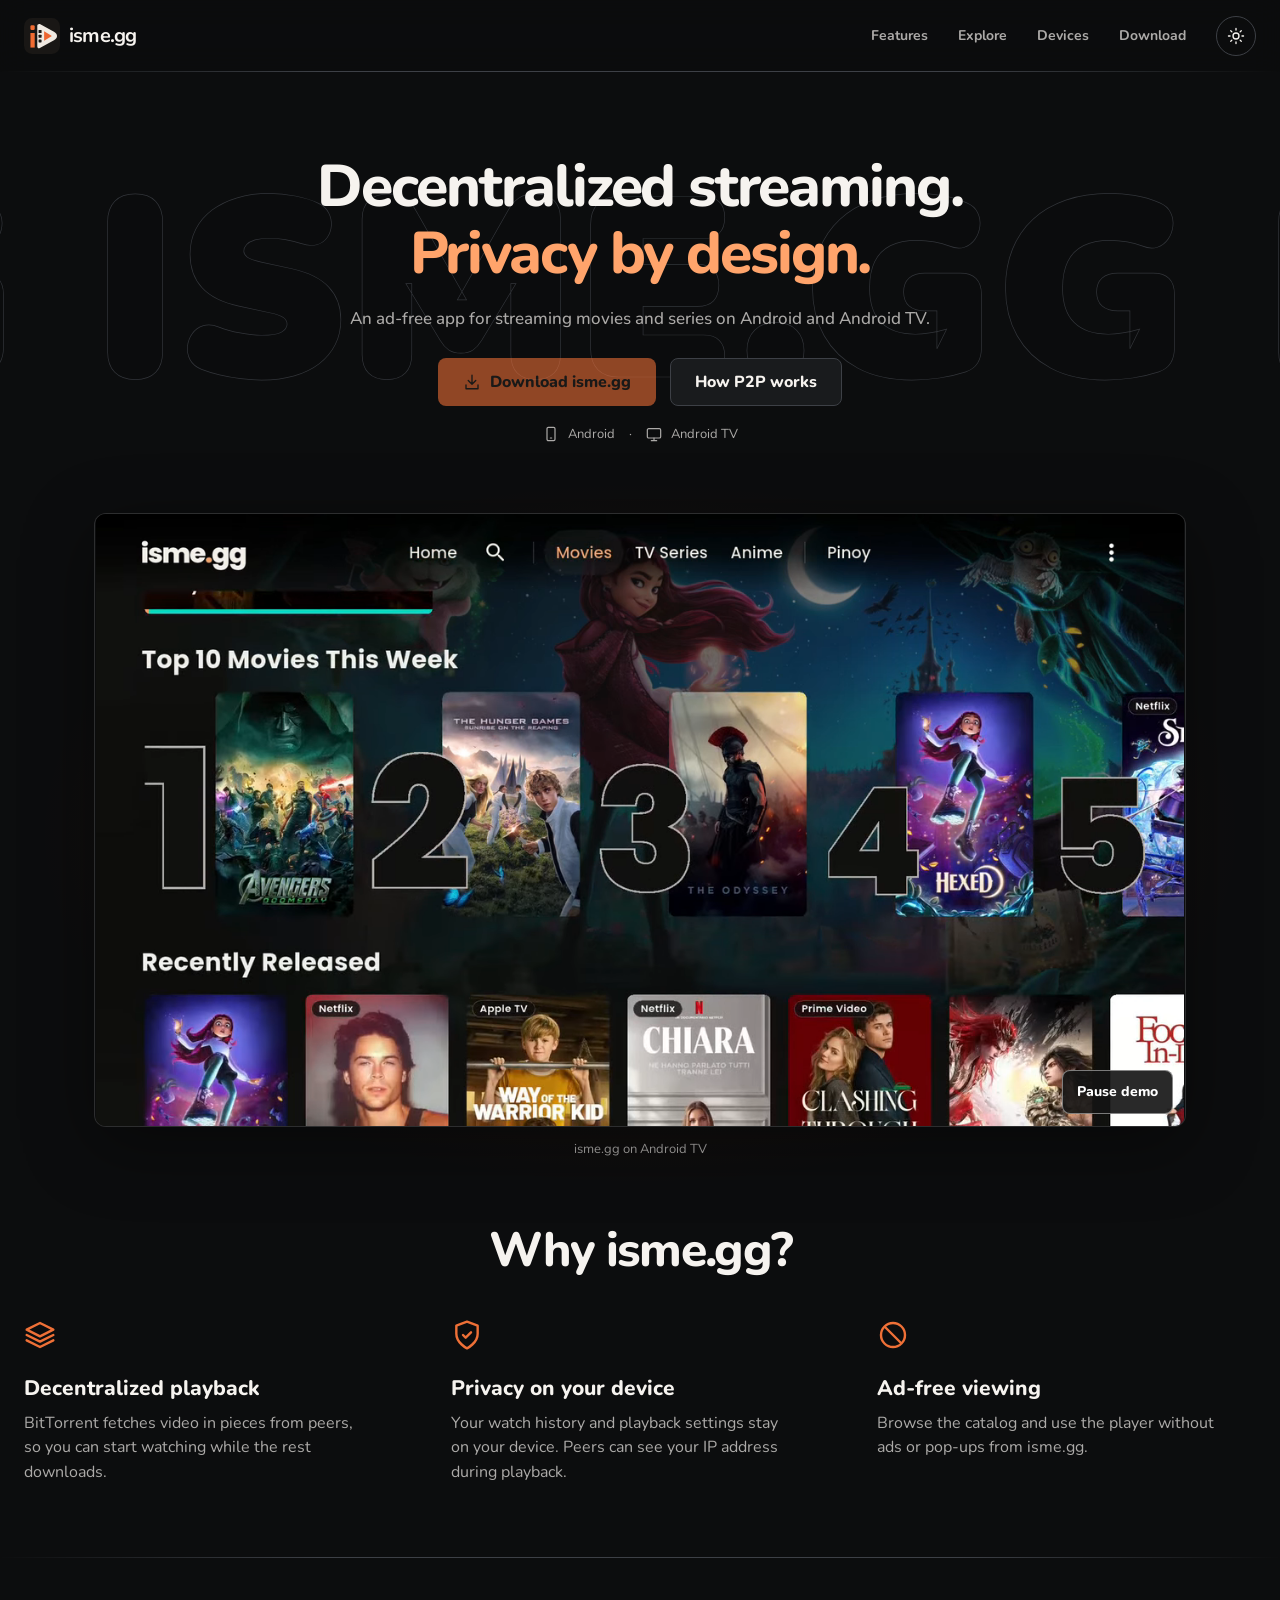
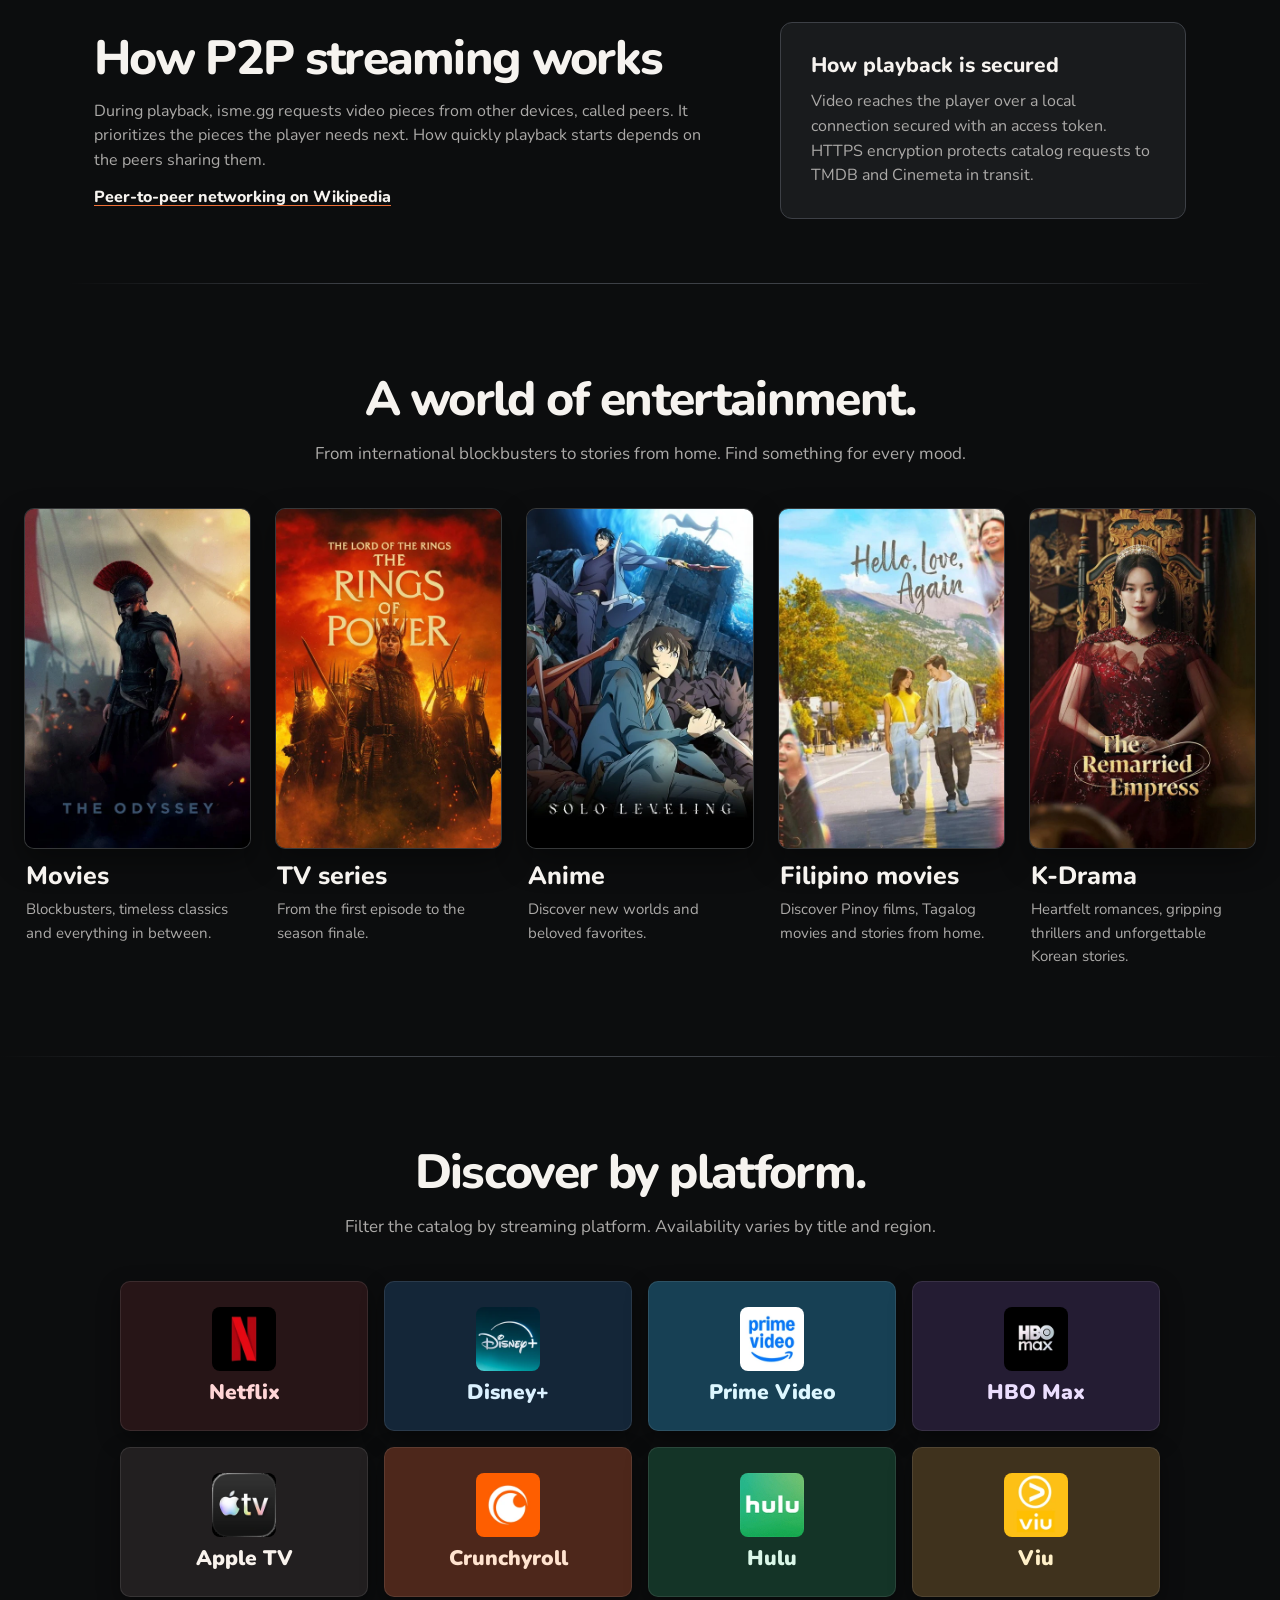
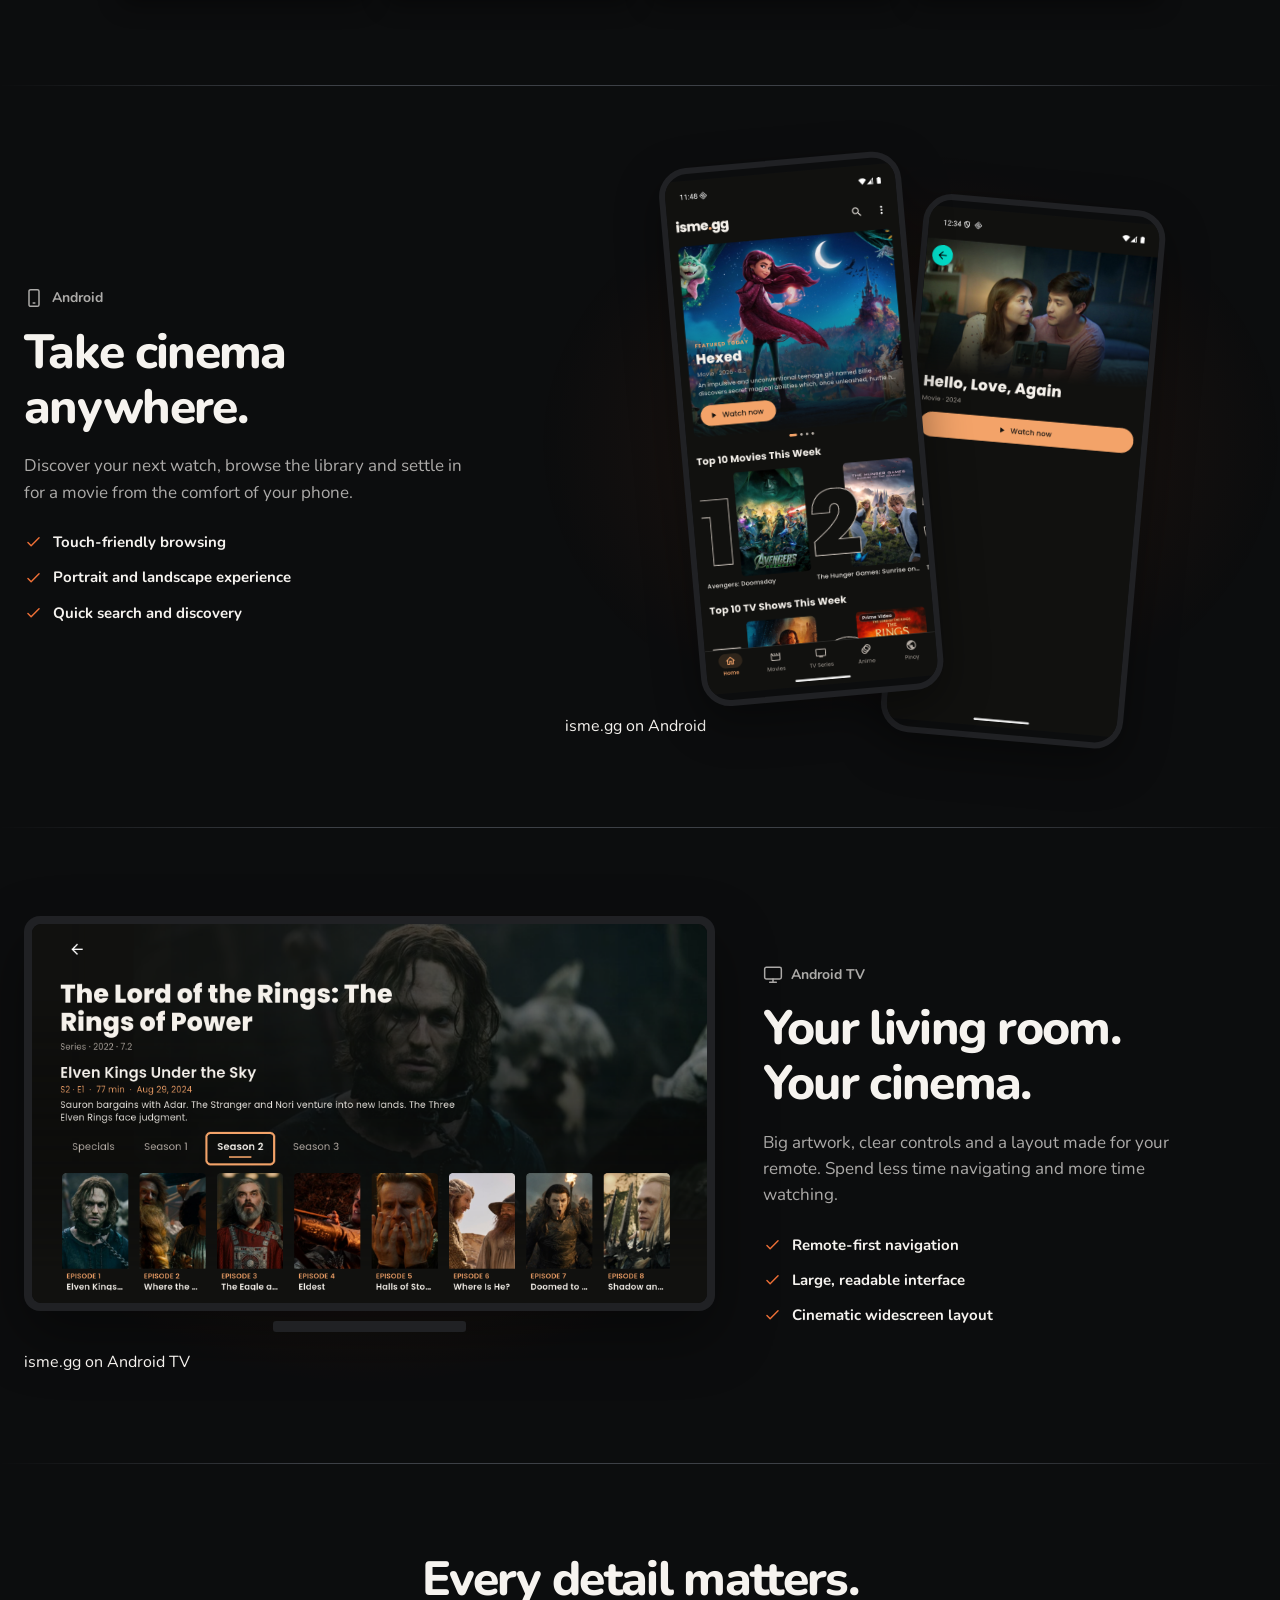
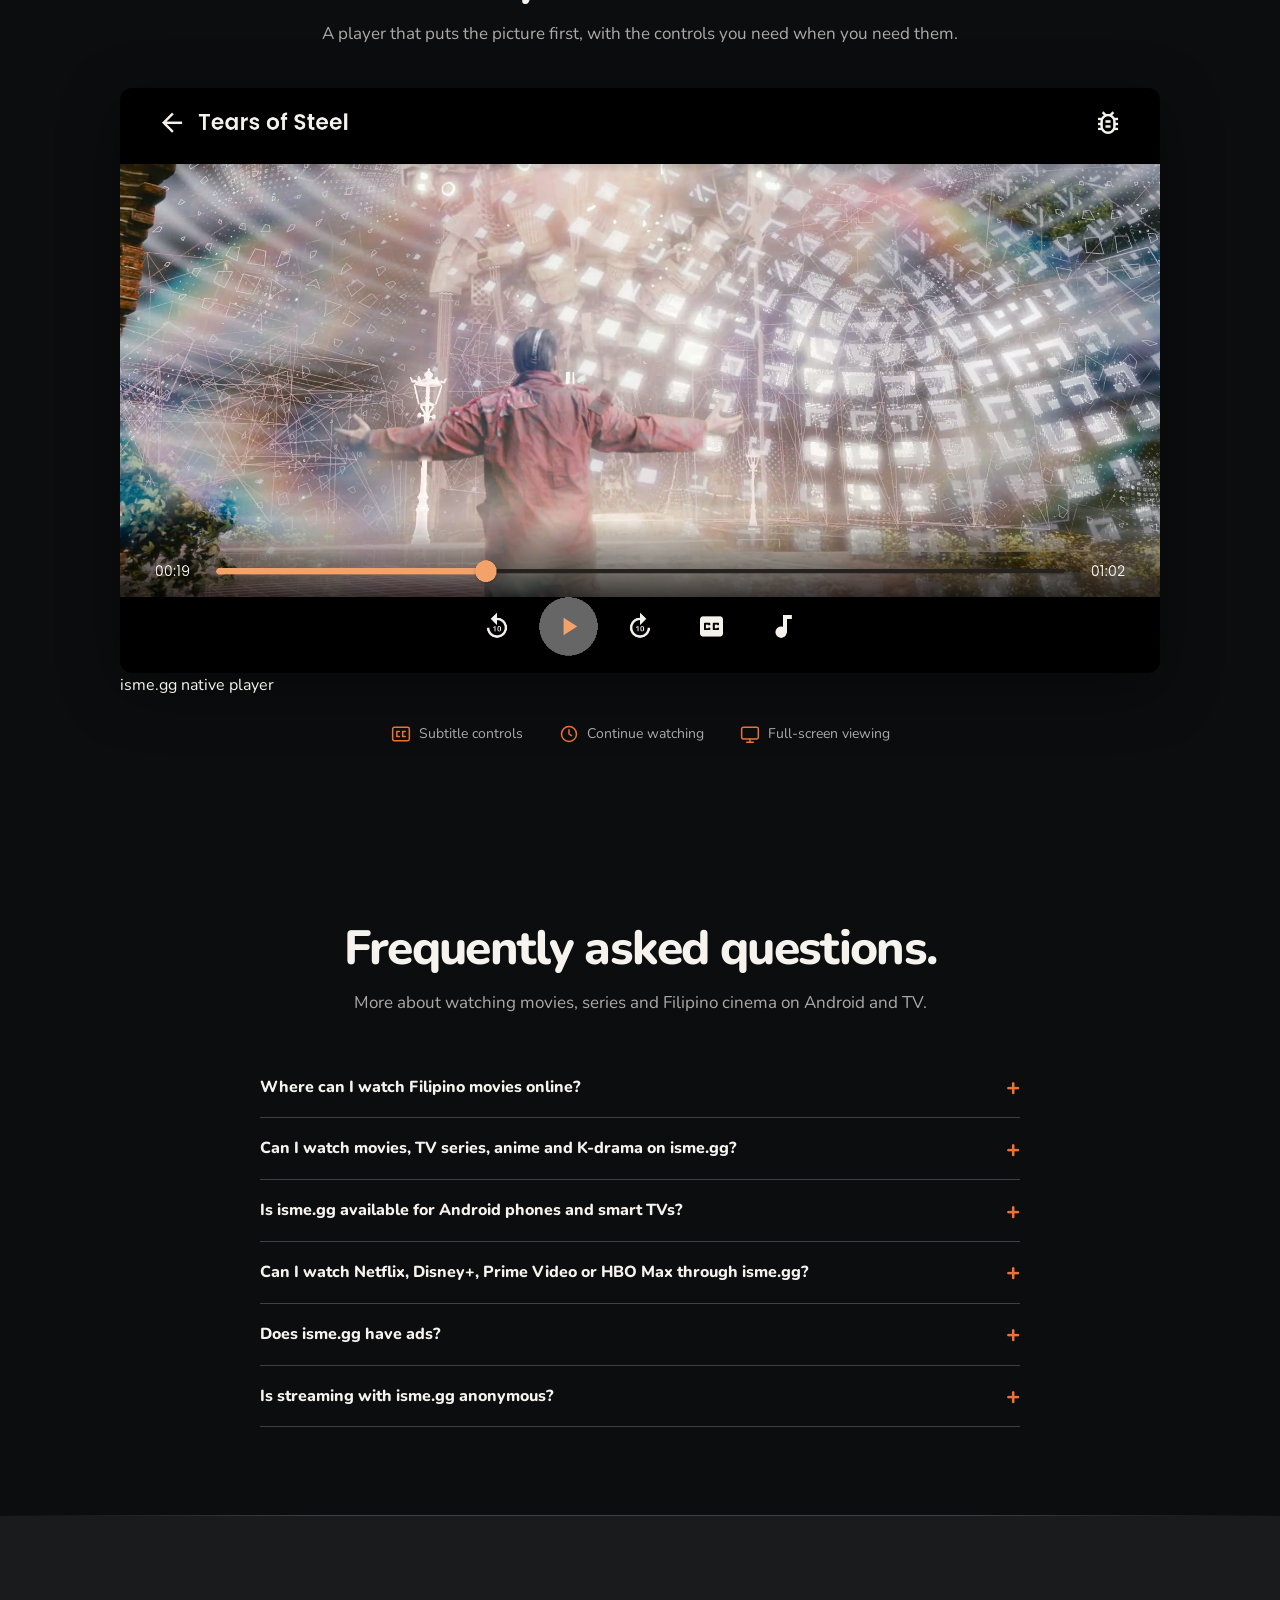
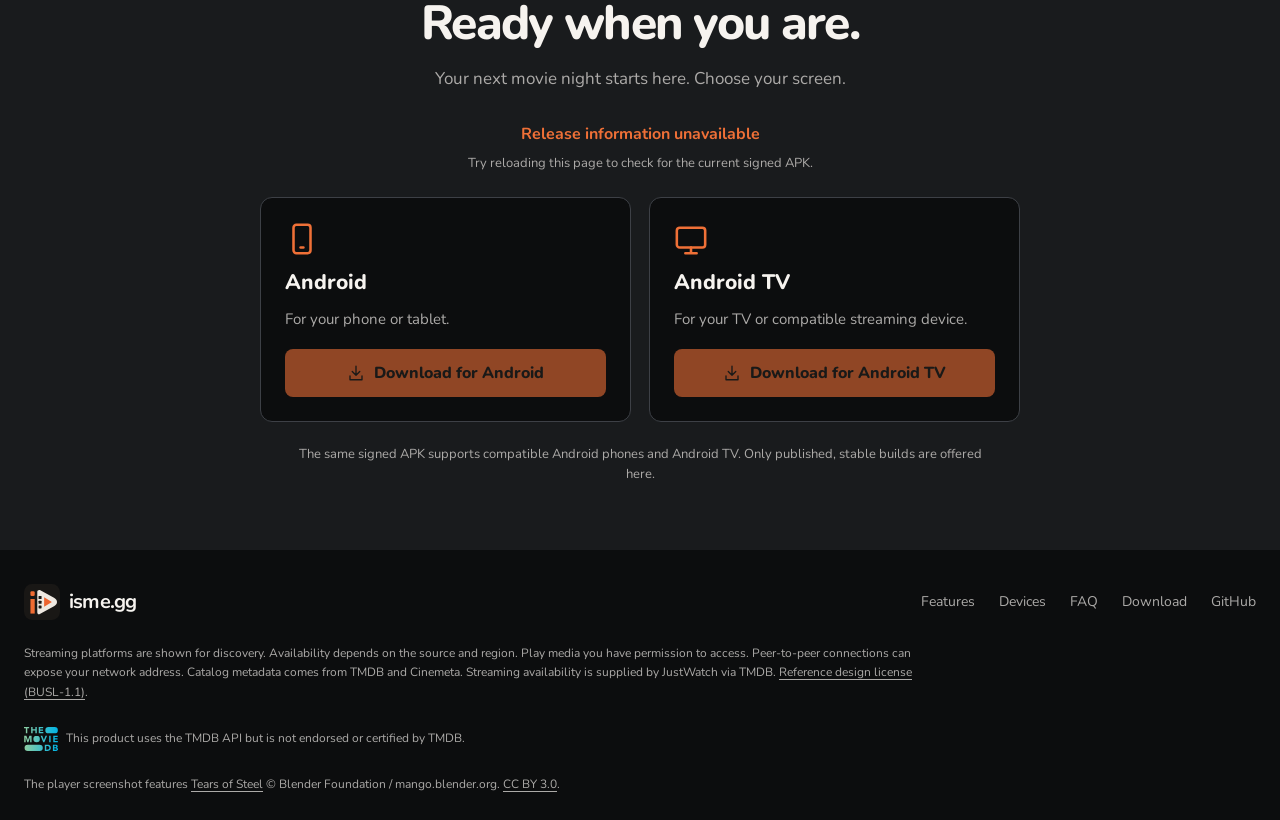
==== commit 288e9b3a: "Refresh the native player screenshot with Tears of Steel" ====
--- a/web/index.html
+++ b/web/index.html
@@ -14,18 +14,18 @@
 <meta property="og:description" content="Decentralized, ad-free streaming for Android and Android TV. Built for privacy, with watch history and playback settings stored on your device.">
 <meta property="og:url" content="https://bastilavarias.github.io/isme.gg/">
 <meta property="og:locale" content="en_PH">
-<meta property="og:image" content="https://bastilavarias.github.io/isme.gg/assets/isme-p2p-preview.jpg">
+<meta property="og:image" content="https://bastilavarias.github.io/isme.gg/assets/isme-p2p-preview.jpg?v=2">
 <meta property="og:image:type" content="image/jpeg">
 <meta property="og:image:width" content="1200">
 <meta property="og:image:height" content="630">
-<meta property="og:image:alt" content="isme.gg P2P streaming for Android and Android TV, alongside the app&#x27;s TV catalog">
+<meta property="og:image:alt" content="isme.gg ad-free decentralized streaming and privacy by design, alongside the Android TV catalog">
 <meta name="twitter:card" content="summary_large_image">
-<meta name="twitter:image" content="https://bastilavarias.github.io/isme.gg/assets/isme-p2p-preview.jpg">
-<meta name="twitter:image:alt" content="isme.gg P2P streaming for Android and Android TV, alongside the app&#x27;s TV catalog">
+<meta name="twitter:image" content="https://bastilavarias.github.io/isme.gg/assets/isme-p2p-preview.jpg?v=2">
+<meta name="twitter:image:alt" content="isme.gg ad-free decentralized streaming and privacy by design, alongside the Android TV catalog">
 <meta name="twitter:title" content="isme.gg | Decentralized, Ad-Free Streaming">
 <meta name="twitter:description" content="Decentralized, ad-free streaming for Android and Android TV. Built for privacy, with watch history and playback settings stored on your device.">
 <title>isme.gg | Decentralized, Ad-Free Streaming</title>
-<script type="application/ld+json">{"@context":"https://schema.org","@graph":[{"@type":"WebSite","@id":"https://bastilavarias.github.io/isme.gg/#website","url":"https://bastilavarias.github.io/isme.gg/","name":"isme.gg","inLanguage":"en-PH"},{"@type":"WebPage","@id":"https://bastilavarias.github.io/isme.gg/#webpage","url":"https://bastilavarias.github.io/isme.gg/","name":"isme.gg | Decentralized, Ad-Free Streaming","description":"Decentralized, ad-free streaming for Android and Android TV. Built for privacy, with watch history and playback settings stored on your device.","inLanguage":"en-PH","isPartOf":{"@id":"https://bastilavarias.github.io/isme.gg/#website"},"mainEntity":{"@id":"https://bastilavarias.github.io/isme.gg/#app"},"image":"https://bastilavarias.github.io/isme.gg/assets/isme-p2p-preview.jpg","keywords":"decentralized streaming, ad-free streaming, privacy, P2P streaming, BitTorrent, Android TV, Filipino cinema, anime, K-drama"},{"@type":"SoftwareApplication","@id":"https://bastilavarias.github.io/isme.gg/#app","name":"isme.gg","url":"https://bastilavarias.github.io/isme.gg/","applicationCategory":"MultimediaApplication","operatingSystem":"Android, Android TV","description":"Decentralized, ad-free streaming for Android and Android TV. Built for privacy, with watch history and playback settings stored on your device.","sameAs":"https://github.com/bastilavarias/isme.gg","screenshot":"https://bastilavarias.github.io/isme.gg/assets/screenshots/tv-home.png?v=2"}]}</script>
+<script type="application/ld+json">{"@context":"https://schema.org","@graph":[{"@type":"WebSite","@id":"https://bastilavarias.github.io/isme.gg/#website","url":"https://bastilavarias.github.io/isme.gg/","name":"isme.gg","inLanguage":"en-PH"},{"@type":"WebPage","@id":"https://bastilavarias.github.io/isme.gg/#webpage","url":"https://bastilavarias.github.io/isme.gg/","name":"isme.gg | Decentralized, Ad-Free Streaming","description":"Decentralized, ad-free streaming for Android and Android TV. Built for privacy, with watch history and playback settings stored on your device.","inLanguage":"en-PH","isPartOf":{"@id":"https://bastilavarias.github.io/isme.gg/#website"},"mainEntity":{"@id":"https://bastilavarias.github.io/isme.gg/#app"},"image":"https://bastilavarias.github.io/isme.gg/assets/isme-p2p-preview.jpg?v=2","keywords":"decentralized streaming, ad-free streaming, privacy, P2P streaming, BitTorrent, Android TV, Filipino cinema, anime, K-drama"},{"@type":"SoftwareApplication","@id":"https://bastilavarias.github.io/isme.gg/#app","name":"isme.gg","url":"https://bastilavarias.github.io/isme.gg/","applicationCategory":"MultimediaApplication","operatingSystem":"Android, Android TV","description":"Decentralized, ad-free streaming for Android and Android TV. Built for privacy, with watch history and playback settings stored on your device.","sameAs":"https://github.com/bastilavarias/isme.gg","screenshot":"https://bastilavarias.github.io/isme.gg/assets/screenshots/tv-home.png?v=2"}]}</script>
 <script>try{const t=localStorage.getItem('isme-web-theme');if(t==='light'||t==='dark')document.documentElement.dataset.theme=t}catch{}</script>
 <!-- Private concept derived from Hayase website (BUSL-1.1). Temporary artwork and simulated UI; no availability or affiliation implied. -->
 <link rel="icon" type="image/svg+xml" href="data:image/svg+xml,%3Csvg%20viewBox%3D%220%200%2084%2084%22%20fill%3D%22none%22%20xmlns%3D%22http%3A%2F%2Fwww.w3.org%2F2000%2Fsvg%22%3E%3Crect%20width%3D%2284%22%20height%3D%2284%22%20rx%3D%2219%22%20fill%3D%22%23191715%22%2F%3E%3Cpath%20d%3D%22M15%2035h10v34H15z%22%20fill%3D%22%23F16C32%22%2F%3E%3Crect%20x%3D%2215%22%20y%3D%2217%22%20width%3D%2210%22%20height%3D%2211%22%20rx%3D%223%22%20fill%3D%22%23F16C32%22%2F%3E%3Cpath%20d%3D%22M31%2018c0-3%203-5%206-4l33%2018c5%203%207%206%207%2010%200%204-2%207-7%2010L37%2070c-3%202-6%200-6-4z%22%20fill%3D%22%23EFE9E1%22%2F%3E%3Cpath%20d%3D%22m47%2031%2018%2011-18%2011z%22%20fill%3D%22%23ED642F%22%2F%3E%3Crect%20x%3D%2234%22%20y%3D%2228%22%20width%3D%227%22%20height%3D%227%22%20rx%3D%221.3%22%20fill%3D%22%23191715%22%2F%3E%3Crect%20x%3D%2234%22%20y%3D%2239%22%20width%3D%227%22%20height%3D%227%22%20rx%3D%221.3%22%20fill%3D%22%23191715%22%2F%3E%3Crect%20x%3D%2234%22%20y%3D%2250%22%20width%3D%227%22%20height%3D%227%22%20rx%3D%221.3%22%20fill%3D%22%23191715%22%2F%3E%3C%2Fsvg%3E">
@@ -118,7 +118,7 @@
 </div><figcaption class="shot-caption">isme.gg on Android</figcaption></figure></section>
 <section class="wrap section split reverse rule"><figure class="tv-stage"><div class="tv-frame"><img class="tv-screenshot" src="assets/screenshots/tv-showcase.png?v=2" alt="isme.gg Android TV series details with season tabs and episode selection" width="1920" height="1080" loading="lazy" decoding="async"></div><div class="tv-base"></div><figcaption class="shot-caption">isme.gg on Android TV</figcaption></figure><div class="copy"><div class="device-tag"><svg class="icon " viewBox="0 0 24 24" aria-hidden="true"><rect x="2" y="4" width="20" height="14" rx="2"/><path d="M8 22h8m-4-4v4"/></svg> Android TV</div><h2>Your living room.<br>Your cinema.</h2><p>Big artwork, clear controls and a layout made for your remote. Spend less time navigating and more time watching.</p><div class="mini-points"><span><svg class="icon " viewBox="0 0 24 24" aria-hidden="true"><path d="m5 12 4 4L19 6"/></svg> Remote-first navigation</span><span><svg class="icon " viewBox="0 0 24 24" aria-hidden="true"><path d="m5 12 4 4L19 6"/></svg> Large, readable interface</span><span><svg class="icon " viewBox="0 0 24 24" aria-hidden="true"><path d="m5 12 4 4L19 6"/></svg> Cinematic widescreen layout</span></div></div></section>
 <section class="wrap section" id="player"><div class="section-head"><h2>Every detail matters.</h2><p>A player that puts the picture first, with the controls you need when you need them.</p></div><figure class="player-stage">
-  <img class="player-screenshot" src="assets/screenshots/player-showcase.png" alt="isme.gg full-screen player showing a movie frame, seek bar, play and pause, subtitle and audio controls" width="1920" height="1080" loading="lazy" decoding="async">
+  <img class="player-screenshot" src="assets/screenshots/player-showcase.png?v=2" alt="isme.gg Android TV player showing Tears of Steel with the seek bar, playback, subtitle and audio controls" width="1920" height="1080" loading="lazy" decoding="async">
   <figcaption class="shot-caption">isme.gg native player</figcaption>
 </figure><div class="player-features"><span><svg class="icon " viewBox="0 0 24 24" aria-hidden="true"><rect x="2" y="4" width="20" height="16" rx="2"/><path d="M10 9H7v6h3m7-6h-3v6h3"/></svg> Subtitle controls</span><span><svg class="icon " viewBox="0 0 24 24" aria-hidden="true"><circle cx="12" cy="12" r="9"/><path d="M12 7v5l3 2"/></svg> Continue watching</span><span><svg class="icon " viewBox="0 0 24 24" aria-hidden="true"><rect x="2" y="4" width="20" height="14" rx="2"/><path d="M8 22h8m-4-4v4"/></svg> Full-screen viewing</span></div></section>
 <section class="wrap section rule seo-faq" id="faq"><div class="section-head"><h2>Frequently asked questions.</h2><p>More about watching movies, series and Filipino cinema on Android and TV.</p></div><div class="faq-list"><details><summary>Where can I watch Filipino movies online?</summary><p>Look for licensed services that offer Filipino films in your region. isme.gg is designed to help viewers discover Filipino cinema, including Tagalog movies, and play media they are authorized to access on Android and Android TV. Title availability depends on your source and region.</p></details><details><summary>Can I watch movies, TV series, anime and K-drama on isme.gg?</summary><p>isme.gg is designed for browsing these categories in one interface and watching compatible media you have permission to access.</p></details><details><summary>Is isme.gg available for Android phones and smart TVs?</summary><p>The app targets Android phones, tablets and Android TV devices. The <a href="#download">download section</a> shows the current build and device requirements.</p></details><details><summary>Can I watch Netflix, Disney+, Prime Video or HBO Max through isme.gg?</summary><p>Platform filters help you discover titles available in your region. isme.gg operates independently of these services. Follow each provider’s subscription and access requirements.</p></details><details><summary>Does isme.gg have ads?</summary><p>The isme.gg interface is designed to be ad-free. Advertising or interruptions from external media sources are outside its control.</p></details><details><summary>Is streaming with isme.gg anonymous?</summary><p>The app stores watch history and preferences on your device. Peer-to-peer connections can expose your IP address to other peers.</p></details></div></section>
@@ -126,7 +126,7 @@
 </main>
 <footer class="wrap footer"><div class="footer-main"><a class="brand" href="#top"><span class="brand-icon"><svg viewBox="0 0 84 84" fill="none" aria-hidden="true"><rect width="84" height="84" rx="19" fill="#191715"/><path d="M15 35h10v34H15z" fill="#F16C32"/><rect x="15" y="17" width="10" height="11" rx="3" fill="#F16C32"/><path d="M31 18c0-3 3-5 6-4l33 18c5 3 7 6 7 10 0 4-2 7-7 10L37 70c-3 2-6 0-6-4z" fill="#EFE9E1"/><path d="m47 31 18 11-18 11z" fill="#ED642F"/><rect x="34" y="28" width="7" height="7" rx="1.3" fill="#191715"/><rect x="34" y="39" width="7" height="7" rx="1.3" fill="#191715"/><rect x="34" y="50" width="7" height="7" rx="1.3" fill="#191715"/></svg></span><b>isme.gg</b></a><a href="#features">Features</a><a href="#devices">Devices</a><a href="#faq">FAQ</a><a href="#download">Download</a><a href="https://github.com/bastilavarias/isme.gg">GitHub</a></div><p class="footer-note">Streaming platforms are shown for discovery. Availability depends on the source and region. Play media you have permission to access. Peer-to-peer connections can expose your network address. Catalog metadata comes from TMDB and Cinemeta. Streaming availability is supplied by JustWatch via TMDB. <a href="https://github.com/hayase-app/website/blob/main/LICENSE">Reference design license (BUSL-1.1)</a>.</p>
 <p class="footer-note tmdb-credit"><a href="https://www.themoviedb.org/" aria-label="The Movie Database"><img src="assets/tmdb.svg" alt="" width="34" height="25" loading="lazy" decoding="async"></a> This product uses the TMDB API but is not endorsed or certified by TMDB.</p>
-<p class="footer-note">The player screenshot features <a href="https://peach.blender.org/about/">Big Buck Bunny</a> © 2008 Blender Foundation / www.bigbuckbunny.org (CC BY 3.0).</p>
+<p class="footer-note">The player screenshot features <a href="https://commons.wikimedia.org/wiki/File:Tears_of_Steel_1080p.webm">Tears of Steel</a> © Blender Foundation / mango.blender.org. <a href="https://creativecommons.org/licenses/by/3.0/">CC BY 3.0</a>.</p>
 </footer>
 <script>
 const root=document.documentElement,toggle=document.querySelector('#theme-toggle');
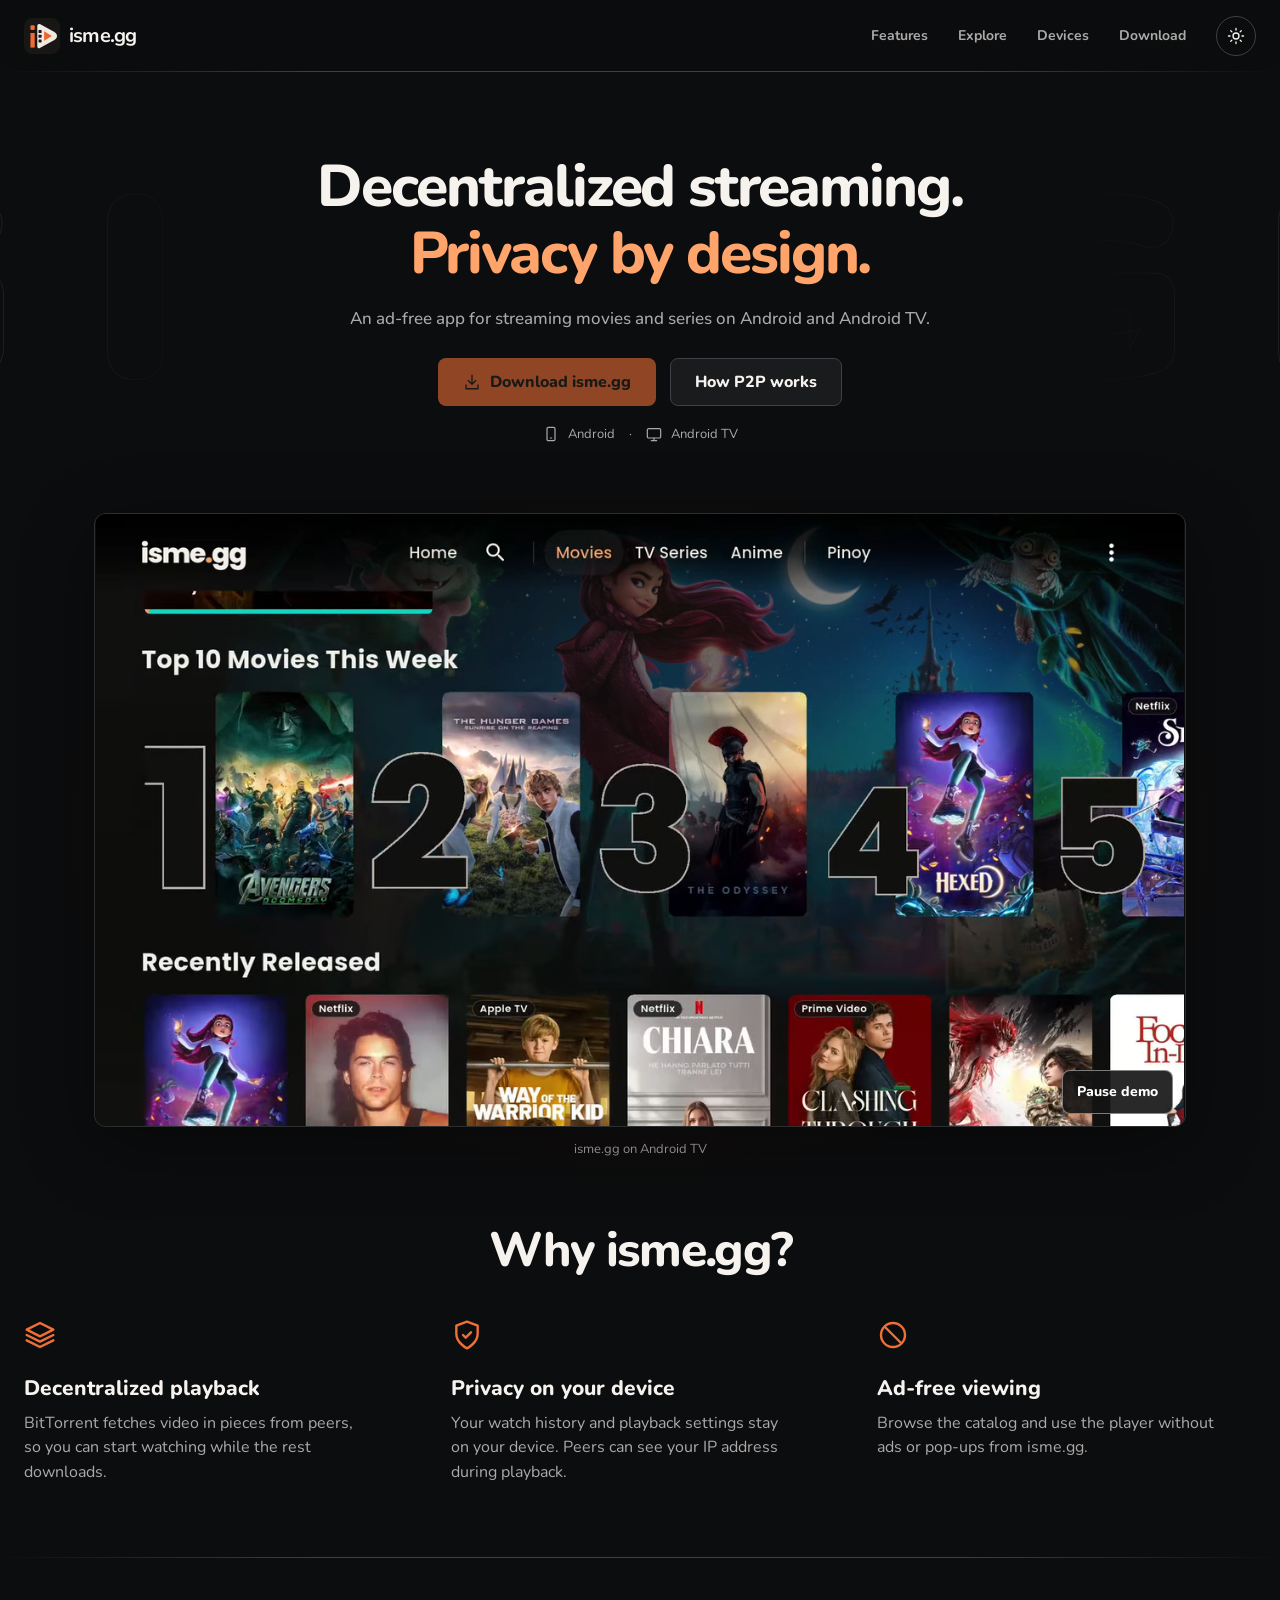
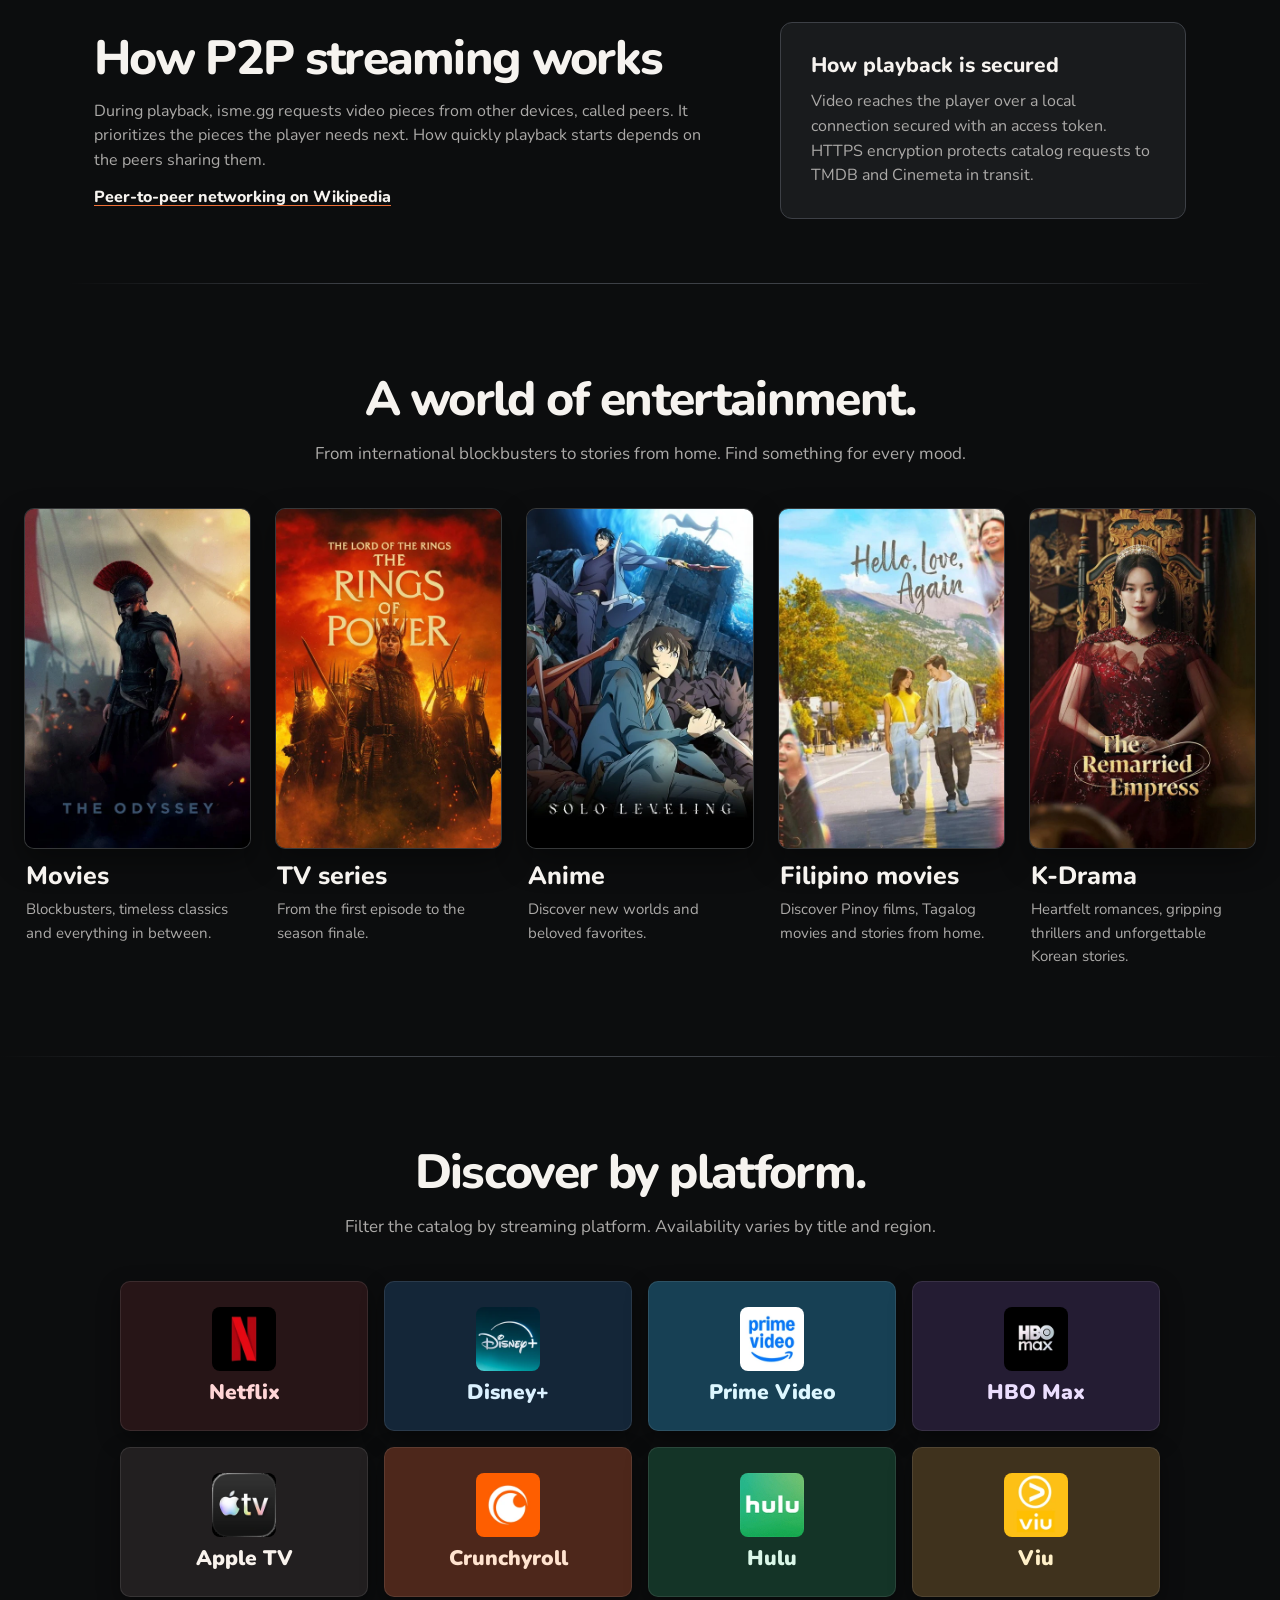
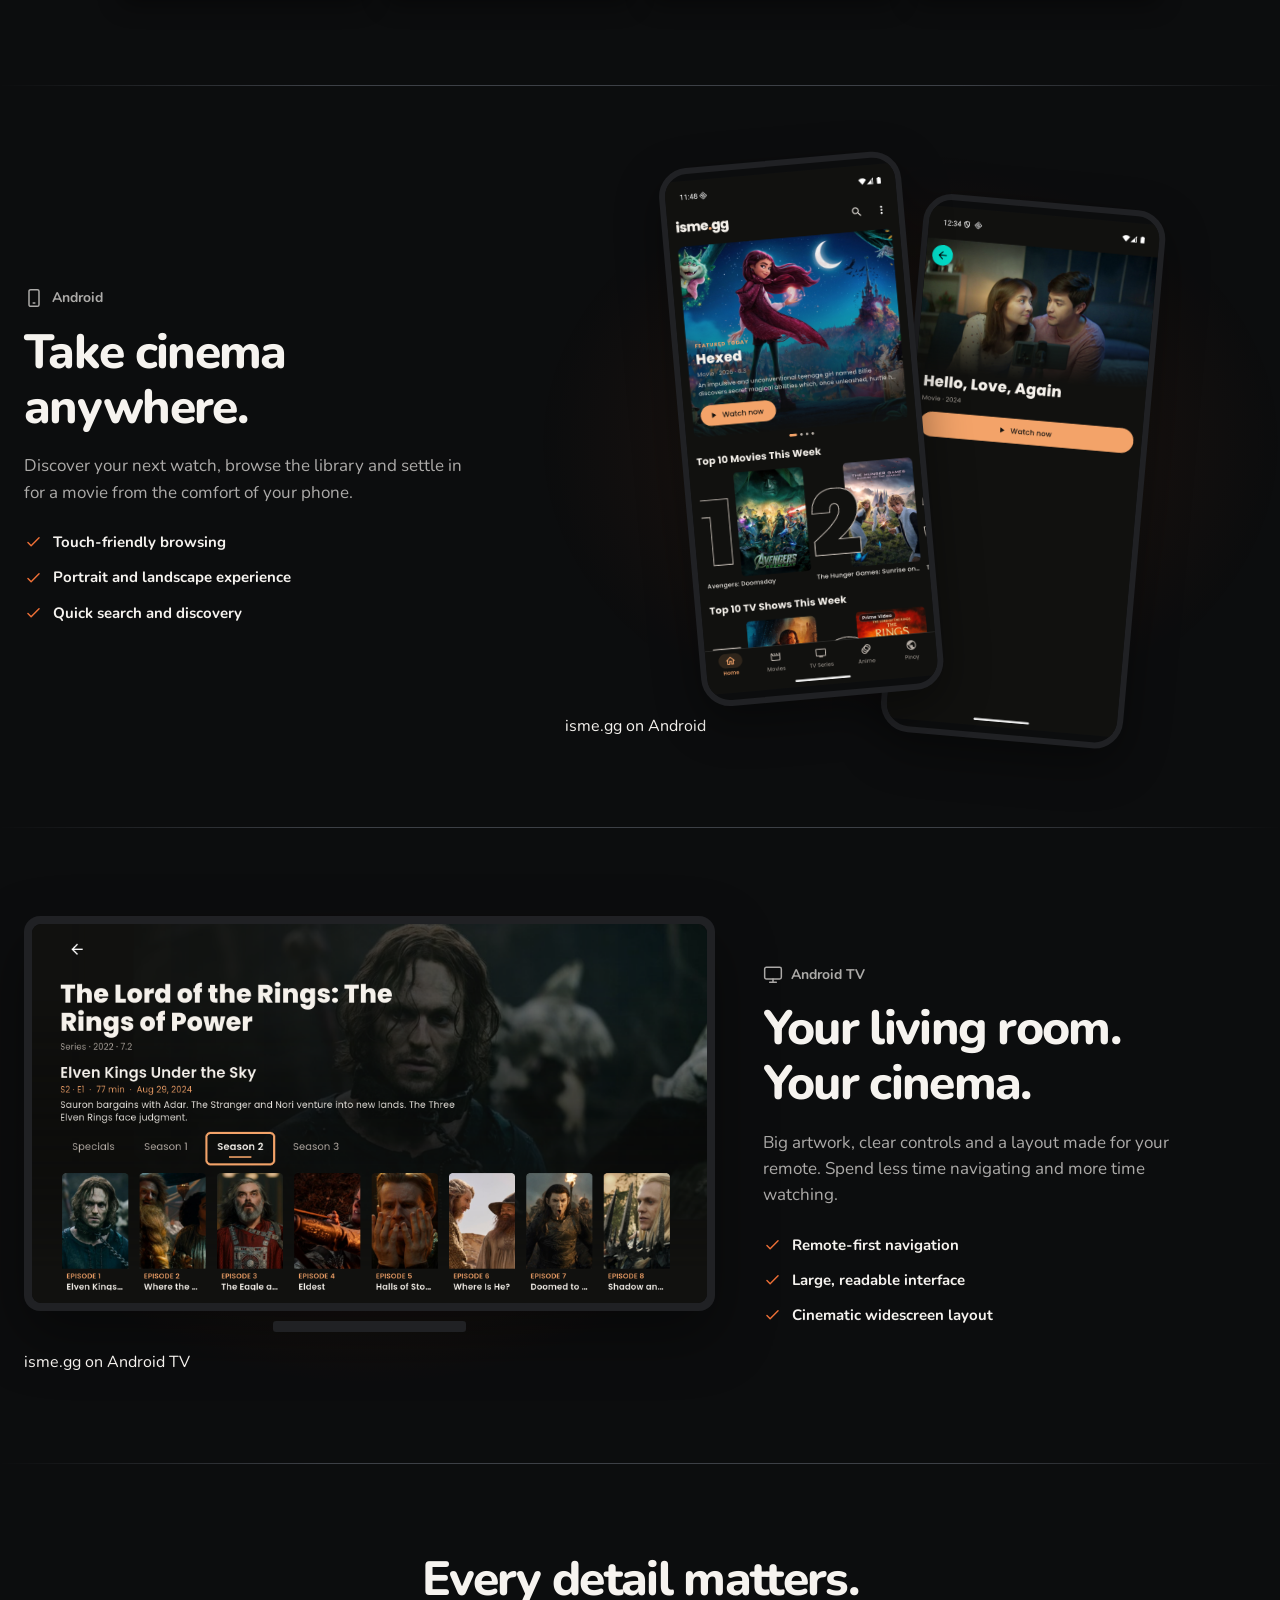
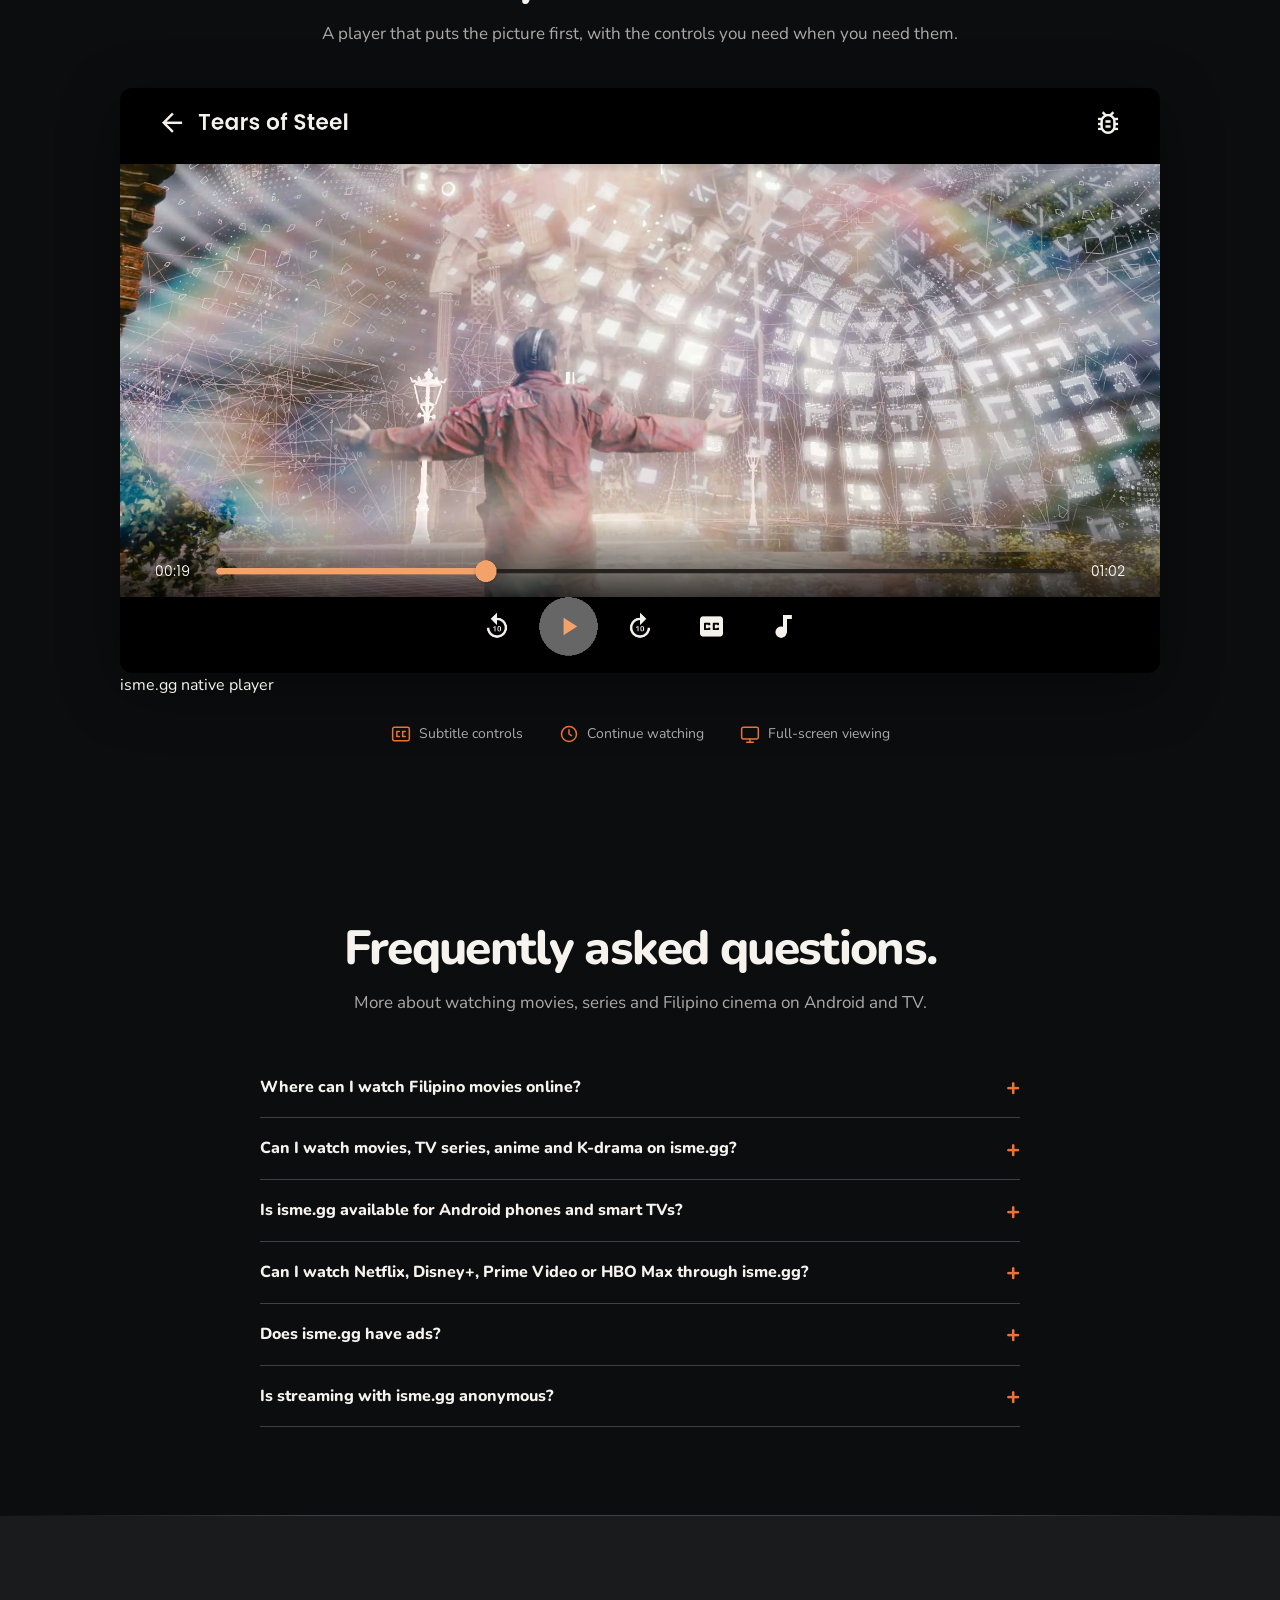
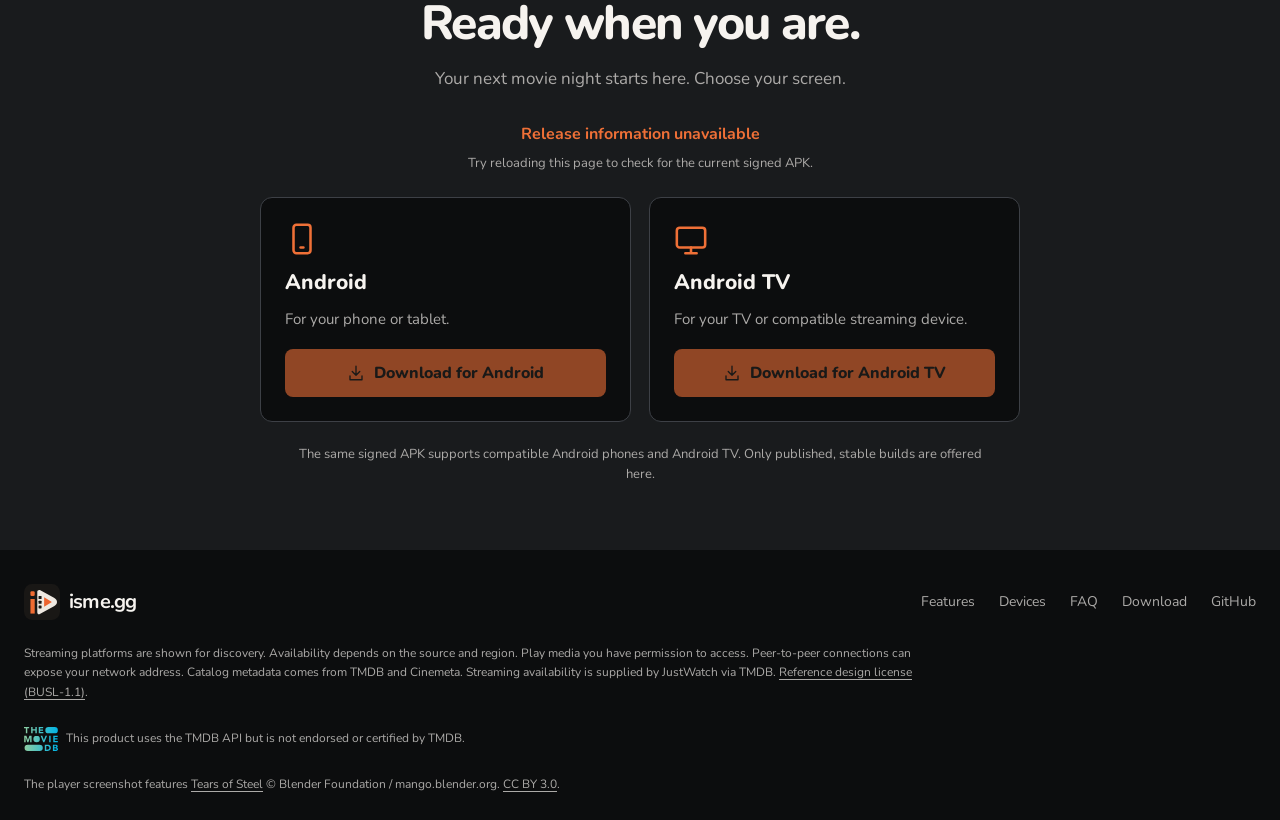
==== commit 5f1b28dc: "Improve hero legibility by softening the background wordmark" ====
--- a/web/index.html
+++ b/web/index.html
@@ -38,7 +38,10 @@
 *{box-sizing:border-box}html,body{margin:0;overflow-x:clip;scroll-behavior:smooth}body{font:400 16px/1.55 var(--font);background:var(--bg);color:var(--fg)}
 a{color:inherit;text-decoration:none}button{font:inherit;color:inherit;cursor:pointer}a:focus-visible,button:focus-visible{outline:2px solid var(--ring);outline-offset:5px}h1,h2,h3,p,figure{margin:0}h1,h2,h3{line-height:1.15;overflow-wrap:break-word;min-width:0}h1,h2{font-weight:800;letter-spacing:-.035em}h1{font-size:clamp(38px,4.6vw,66px)}h2{font-size:clamp(32px,3.8vw,48px)}h3{font-size:21px;font-weight:800}p{color:var(--muted)}img{display:block;max-width:100%}.wrap{width:100%;max-width:var(--max);margin-inline:auto;padding-inline:24px}.rule{border-bottom:1px solid var(--clear);border-image:linear-gradient(90deg,var(--clear),var(--rule) 25% 75%,var(--clear)) 1}.center{text-align:center}.icon{width:24px;height:24px;fill:none;stroke:currentColor;stroke-width:1.8;stroke-linecap:round;stroke-linejoin:round;flex:none}.brand-icon{display:inline-flex;flex:none}.brand-icon svg{width:36px;height:36px;display:block}.brand{display:flex;align-items:center;gap:9px;font-size:20px;letter-spacing:-.04em;margin-right:auto}
 header{height:72px;position:sticky;top:0;z-index:50;backdrop-filter:blur(14px);background:color-mix(in srgb,var(--bg) 85%,var(--clear))}nav{height:100%;display:flex;align-items:center;gap:30px;font-size:14px;font-weight:700}nav>a:not(.brand){color:var(--muted)}nav>a:hover{color:var(--fg)}.theme-toggle{display:grid;place-items:center;width:40px;height:40px;border:1px solid var(--rule);border-radius:50%;background:var(--clear);padding:0;flex:none}.theme-toggle .icon{width:18px;height:18px}.theme-toggle .moon,:root[data-theme=light] .theme-toggle .sun{display:none}:root[data-theme=light] .theme-toggle .moon{display:block}.theme-toggle:hover{color:var(--ember)}
-.hero{min-height:clamp(340px,49vh,520px);position:relative;display:flex;flex-direction:column;justify-content:center;align-items:center;text-align:center;isolation:isolate;padding:44px 24px 32px}.ghost{position:absolute;z-index:-1;left:50%;top:50%;transform:translate(-50%,-50%);font:1000 clamp(150px,20vw,288px)/1 var(--display);white-space:nowrap;color:var(--bg);-webkit-text-stroke:.7px var(--outline);opacity:.8;pointer-events:none}.hero p{max-width:660px;margin-top:18px;font-size:17px;font-weight:500}.actions{display:flex;flex-wrap:wrap;gap:14px;justify-content:center;margin-top:26px}.btn{display:inline-flex;align-items:center;justify-content:center;gap:9px;min-height:48px;border:1px solid var(--clear);border-radius:var(--radius);padding:0 24px;background:var(--ember);color:var(--ink);font-size:16px;font-weight:800;transition:transform .2s var(--ease),opacity .2s,background-color .2s}.btn .icon{width:18px;height:18px}.btn.secondary{background:var(--secondary);color:var(--fg);border-color:var(--rule)}.btn:hover{opacity:.88}.btn:active{transform:translateY(1px)}.btn[aria-disabled="true"]{opacity:.58;cursor:default;pointer-events:none}.hero-platforms{font-size:13px;color:var(--muted);margin-top:18px;display:flex;align-items:center;gap:9px}.hero-platforms .icon{width:16px;height:16px}.hero-platforms span{margin:0 5px}
+.hero{min-height:clamp(340px,49vh,520px);position:relative;display:flex;flex-direction:column;justify-content:center;align-items:center;text-align:center;isolation:isolate;padding:44px 24px 32px}
+.hero::before{content:"";position:absolute;inset:0;z-index:-1;pointer-events:none;background:linear-gradient(90deg,var(--clear),var(--bg) max(7%,calc(50% - 440px)),var(--bg) min(93%,calc(50% + 440px)),var(--clear))}
+.ghost{position:absolute;z-index:-2;left:50%;top:50%;transform:translate(-50%,-50%);font:1000 clamp(150px,20vw,288px)/1 var(--display);white-space:nowrap;color:var(--bg);-webkit-text-stroke:.7px var(--outline);opacity:.5;pointer-events:none}
+.hero p{max-width:660px;margin-top:18px;font-size:17px;font-weight:500}.actions{display:flex;flex-wrap:wrap;gap:14px;justify-content:center;margin-top:26px}.btn{display:inline-flex;align-items:center;justify-content:center;gap:9px;min-height:48px;border:1px solid var(--clear);border-radius:var(--radius);padding:0 24px;background:var(--ember);color:var(--ink);font-size:16px;font-weight:800;transition:transform .2s var(--ease),opacity .2s,background-color .2s}.btn .icon{width:18px;height:18px}.btn.secondary{background:var(--secondary);color:var(--fg);border-color:var(--rule)}.btn:hover{opacity:.88}.btn:active{transform:translateY(1px)}.btn[aria-disabled="true"]{opacity:.58;cursor:default;pointer-events:none}.hero-platforms{font-size:13px;color:var(--muted);margin-top:18px;display:flex;align-items:center;gap:9px}.hero-platforms .icon{width:16px;height:16px}.hero-platforms span{margin:0 5px}
 .hero-shot{position:relative;max-width:1140px;margin:auto;padding:0 24px 8px}.hero-shot::before{content:"";position:absolute;inset:-12% -10% -10%;background:radial-gradient(ellipse,var(--glow),var(--clear) 65%);pointer-events:none;z-index:-1}
 .hero-media{position:relative;aspect-ratio:16/9;overflow:hidden;border:1px solid var(--screen-line);border-radius:12px;background:var(--screen);box-shadow:0 18px 70px var(--shadow)}
 .hero-video,.hero-media img{display:block;width:100%;height:100%;object-fit:contain}
@@ -54,11 +57,11 @@
 .download-section{background:var(--surface);padding-block:80px 65px}.download-section .section-head{margin-bottom:30px}.download-grid{display:grid;grid-template-columns:repeat(2,minmax(0,1fr));gap:18px;max-width:760px;margin:auto}.download-choice{border:1px solid var(--rule);background:var(--bg);border-radius:12px;padding:24px;display:grid;gap:14px;text-align:left}.download-choice>.icon{width:34px;height:34px;color:var(--ember)}.download-choice p{font-size:15px}.download-choice .btn{width:100%;margin-top:4px}.download-note{text-align:center;font-size:13px;max-width:700px;margin:22px auto 0}.footer{padding-block:34px 25px}.footer-main{display:flex;align-items:center;gap:24px;flex-wrap:wrap}.footer-main .brand{margin-right:auto}.footer-main>a:not(.brand){font-size:14px;color:var(--muted)}.footer-note{font-size:12px;line-height:1.65;margin-top:24px;max-width:900px}.footer-note a{text-decoration:underline;text-underline-offset:3px}
 .service-grid{display:flex;flex-wrap:wrap;justify-content:center;gap:16px;max-width:1040px;margin-inline:auto}.service-tile{flex:0 0 calc((100% - 48px)/4);min-height:clamp(104px,13vw,150px);min-width:0;display:flex;flex-direction:column;align-items:center;justify-content:center;gap:9px;padding:12px 10px;background:var(--tile-bg);color:var(--tile-fg);font-size:clamp(15px,1.65vw,21px);font-weight:900;text-align:center;line-height:1.15;border:1px solid #ffffff18;border-radius:10px;box-shadow:0 8px 22px var(--shadow);overflow:hidden;transition:transform .25s var(--ease),box-shadow .25s var(--ease)}.service-tile img{width:clamp(38px,5vw,64px);height:auto;aspect-ratio:1;object-fit:contain;border-radius:8px}@media(hover:hover) and (pointer:fine){.service-tile:hover{transform:translateY(-3px) scale(1.025);box-shadow:0 12px 26px var(--shadow),0 0 20px var(--glow)}}@media(max-width:900px){.service-tile{flex-basis:calc((100% - 32px)/3)}}@media(max-width:600px){.service-grid{gap:12px}.service-tile{flex-basis:calc((100% - 12px)/2);padding:12px 8px}}
 .faq-list{max-width:760px;margin-inline:auto}.faq-list details{border-bottom:1px solid var(--rule);padding:18px 0}.faq-list summary{font-size:16px;font-weight:800;cursor:pointer;list-style:none;display:flex;align-items:center;gap:14px;justify-content:space-between}.faq-list summary::-webkit-details-marker{display:none}.faq-list summary::after{content:"+";color:var(--ember);font-size:24px;line-height:1}.faq-list details[open] summary::after{content:"−"}.faq-list summary:focus-visible{outline:2px solid var(--ring);outline-offset:4px}.faq-list details p{margin-top:12px;max-width:680px;font-size:15px}.faq-list p a{text-decoration:underline;text-underline-offset:3px}
-@keyframes rise{from{opacity:0;transform:translateY(20px)}to{opacity:1;transform:translateY(0)}}@keyframes ghost-in{from{opacity:0;transform:translate(-48%,-50%)}to{opacity:.8;transform:translate(-50%,-50%)}}
-.hero h1,.hero p,.hero .actions,.hero-platforms,.hero-shot{animation:rise .8s var(--ease) both}.hero p{animation-delay:90ms}.hero .actions{animation-delay:170ms}.hero-platforms{animation-delay:250ms}.hero-shot{animation-delay:240ms}.ghost{animation:ghost-in 1.2s var(--ease) both}.reveal{opacity:0;transform:translateY(24px);transition:opacity .65s var(--ease),transform .65s var(--ease);transition-delay:var(--delay,0ms)}.reveal.is-revealed,.reveal:focus-within{opacity:1;transform:none}
+@keyframes rise{from{opacity:0;transform:translateY(20px)}to{opacity:1;transform:translateY(0)}}
+.hero h1,.hero p,.hero .actions,.hero-platforms,.hero-shot{animation:rise .8s var(--ease) both}.hero p{animation-delay:90ms}.hero .actions{animation-delay:170ms}.hero-platforms{animation-delay:250ms}.hero-shot{animation-delay:240ms}.reveal{opacity:0;transform:translateY(24px);transition:opacity .65s var(--ease),transform .65s var(--ease);transition-delay:var(--delay,0ms)}.reveal.is-revealed,.reveal:focus-within{opacity:1;transform:none}
 @media(hover:hover) and (pointer:fine){.btn:hover{transform:translateY(-2px)}}
 @media(max-width:900px){.section{padding-block:64px}.split,.split.reverse{grid-template-columns:minmax(0,1fr);gap:30px}.split.reverse .copy{grid-row:1}.copy p{max-width:600px}.phone-stage{min-height:0;padding-block:20px 42px}.phone{width:clamp(170px,28vw,260px)}.tv-stage{max-width:760px;margin:auto;width:100%}.benefit-grid{gap:28px}.catalog-grid{grid-template-columns:repeat(3,minmax(0,1fr));gap:16px}}
-@media(max-width:600px){header{height:62px}nav{gap:13px;font-size:12px}.wrap{padding-inline:18px}.brand{font-size:18px;gap:6px}.brand-icon svg{width:32px;height:32px}nav>a[href="#watch"],nav>a[href="#devices"]{display:none}.theme-toggle{width:36px;height:36px}.hero{min-height:360px;padding:34px 18px 24px}.hero h1{font-size:clamp(35px,9vw,48px)}.hero p{font-size:15px}.actions{gap:10px}.btn{font-size:14px;padding:0 16px;min-height:46px}.hero-shot{padding-inline:12px}.section{padding-block:50px;scroll-margin-top:62px}.section-head{margin-bottom:28px}.section-head p,.copy p{font-size:16px}.benefit-grid{grid-template-columns:minmax(0,1fr);gap:28px}.benefit .icon{margin-bottom:10px}.catalog-grid{grid-template-columns:repeat(2,minmax(0,1fr));gap:20px 14px}.category p{font-size:14px}.phone{width:clamp(132px,40vw,205px);border-width:4px;border-radius:22px}.phone.browse{transform:rotate(-4deg) translate(5px,-7px)}.phone.search{transform:rotate(4deg) translate(-3px,14px)}.tv-frame{padding:5px}.download-grid{grid-template-columns:minmax(0,1fr)}.footer-main{gap:16px}.footer-main .brand{width:100%}.screen-feature{top:21%}.screen-shelf{bottom:4%}.screen-posters .poster span{display:none}}
+@media(max-width:600px){header{height:62px}nav{gap:13px;font-size:12px}.wrap{padding-inline:18px}.brand{font-size:18px;gap:6px}.brand-icon svg{width:32px;height:32px}nav>a[href="#watch"],nav>a[href="#devices"]{display:none}.theme-toggle{width:36px;height:36px}.hero{min-height:360px;padding:34px 18px 24px}.hero::before,.ghost{display:none}.hero h1{font-size:clamp(35px,9vw,48px)}.hero p{font-size:15px}.actions{gap:10px}.btn{font-size:14px;padding:0 16px;min-height:46px}.hero-shot{padding-inline:12px}.section{padding-block:50px;scroll-margin-top:62px}.section-head{margin-bottom:28px}.section-head p,.copy p{font-size:16px}.benefit-grid{grid-template-columns:minmax(0,1fr);gap:28px}.benefit .icon{margin-bottom:10px}.catalog-grid{grid-template-columns:repeat(2,minmax(0,1fr));gap:20px 14px}.category p{font-size:14px}.phone{width:clamp(132px,40vw,205px);border-width:4px;border-radius:22px}.phone.browse{transform:rotate(-4deg) translate(5px,-7px)}.phone.search{transform:rotate(4deg) translate(-3px,14px)}.tv-frame{padding:5px}.download-grid{grid-template-columns:minmax(0,1fr)}.footer-main{gap:16px}.footer-main .brand{width:100%}.screen-feature{top:21%}.screen-shelf{bottom:4%}.screen-posters .poster span{display:none}}
 @media(prefers-reduced-motion:reduce){html,body{scroll-behavior:auto}*,*::before,*::after{animation:none!important;transition:none!important}.reveal{opacity:1;transform:none}}
 .release-status{text-align:center;margin:0 auto 24px;max-width:760px}.release-status strong{color:var(--ember);font-size:16px}.release-status p{font-size:13px;margin:6px 0 0}.release-changelog{max-width:760px;margin:32px auto 0;border:1px solid var(--rule);background:var(--bg);padding:22px;border-radius:12px}.release-changelog[hidden],#release-history-section[hidden]{display:none}.release-changelog h3{margin:0 0 12px}.release-notes{white-space:pre-wrap;overflow-wrap:anywhere;font-size:14px;line-height:1.65;margin:0 0 14px;max-height:360px;overflow:auto}.release-changelog a{color:var(--ember);font-size:13px;text-decoration:underline}.release-changelog details{border-top:1px solid var(--rule);padding:13px 0}.release-changelog summary{cursor:pointer;font-weight:600}.release-changelog details .release-notes{margin-top:12px}#release-history-section{margin-top:26px}
 .tmdb-credit{display:flex;align-items:center;gap:8px}.tmdb-credit img{display:block;width:34px;height:auto}
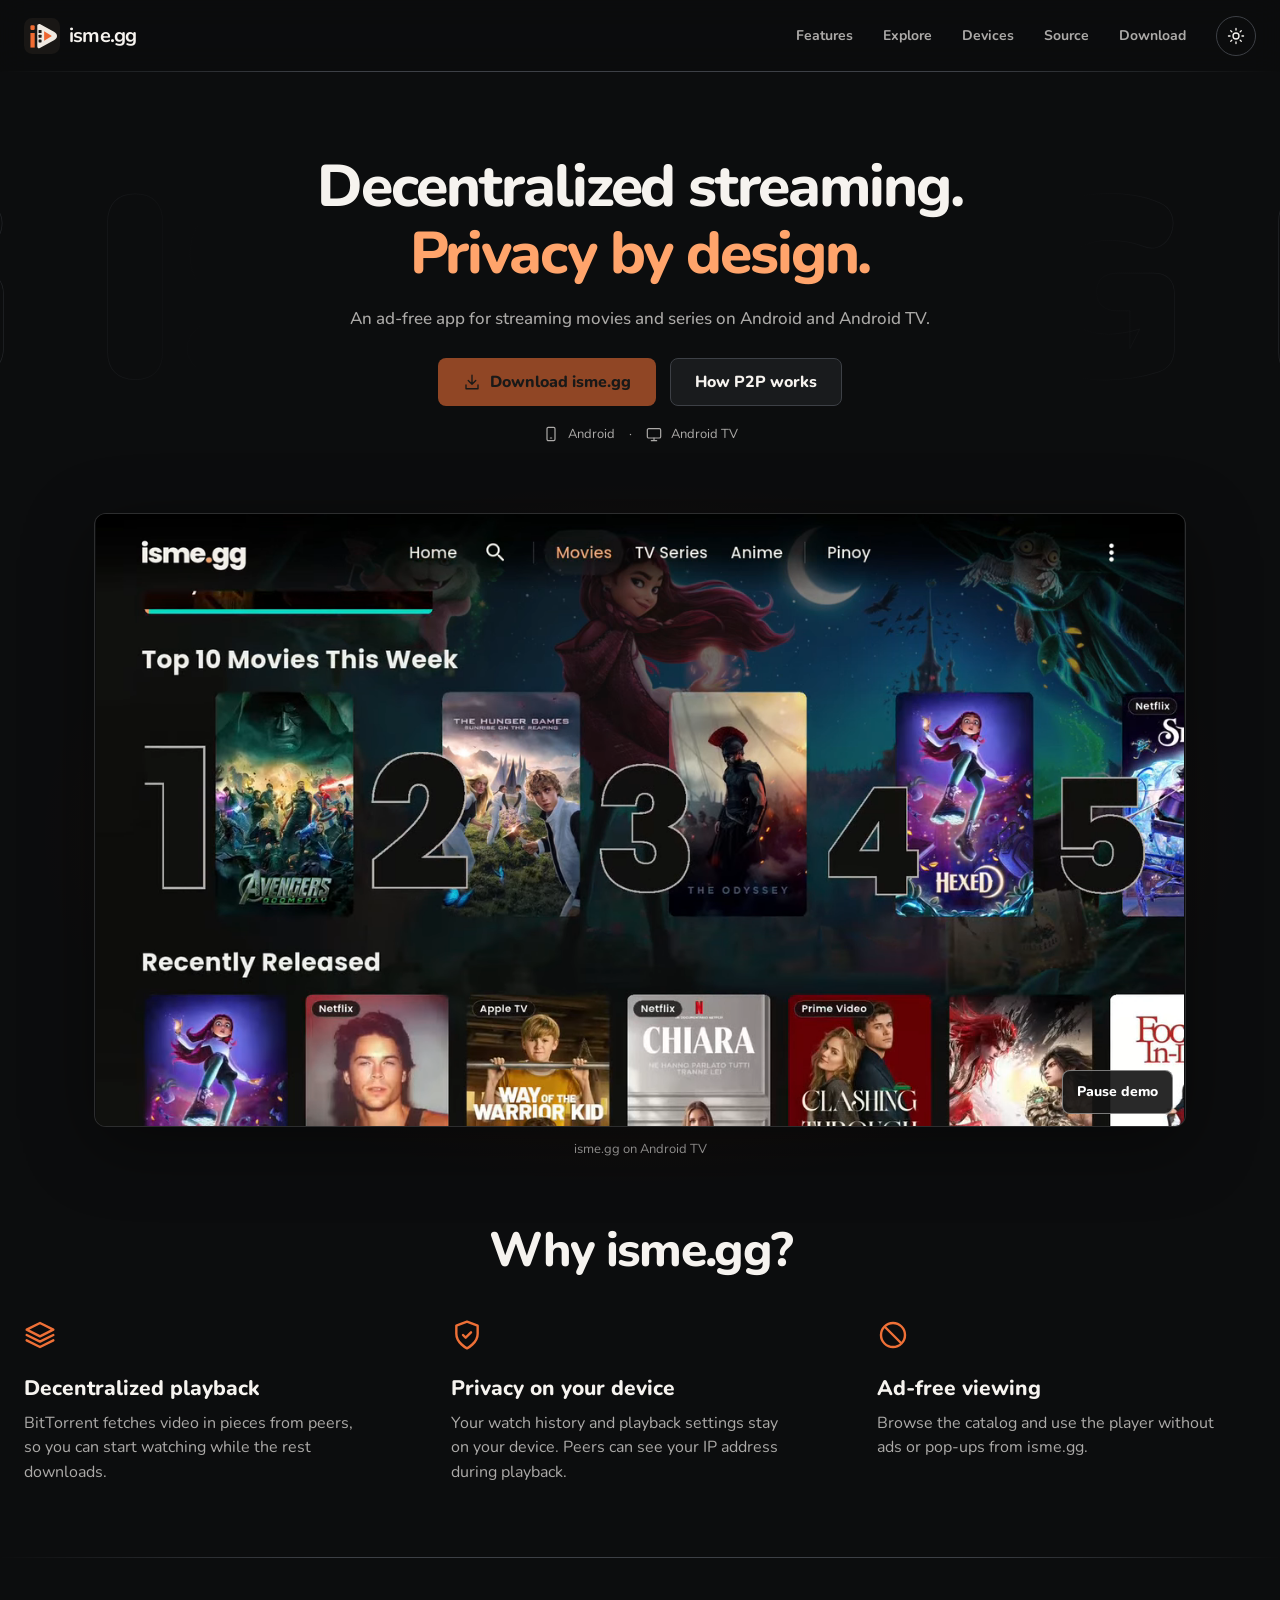
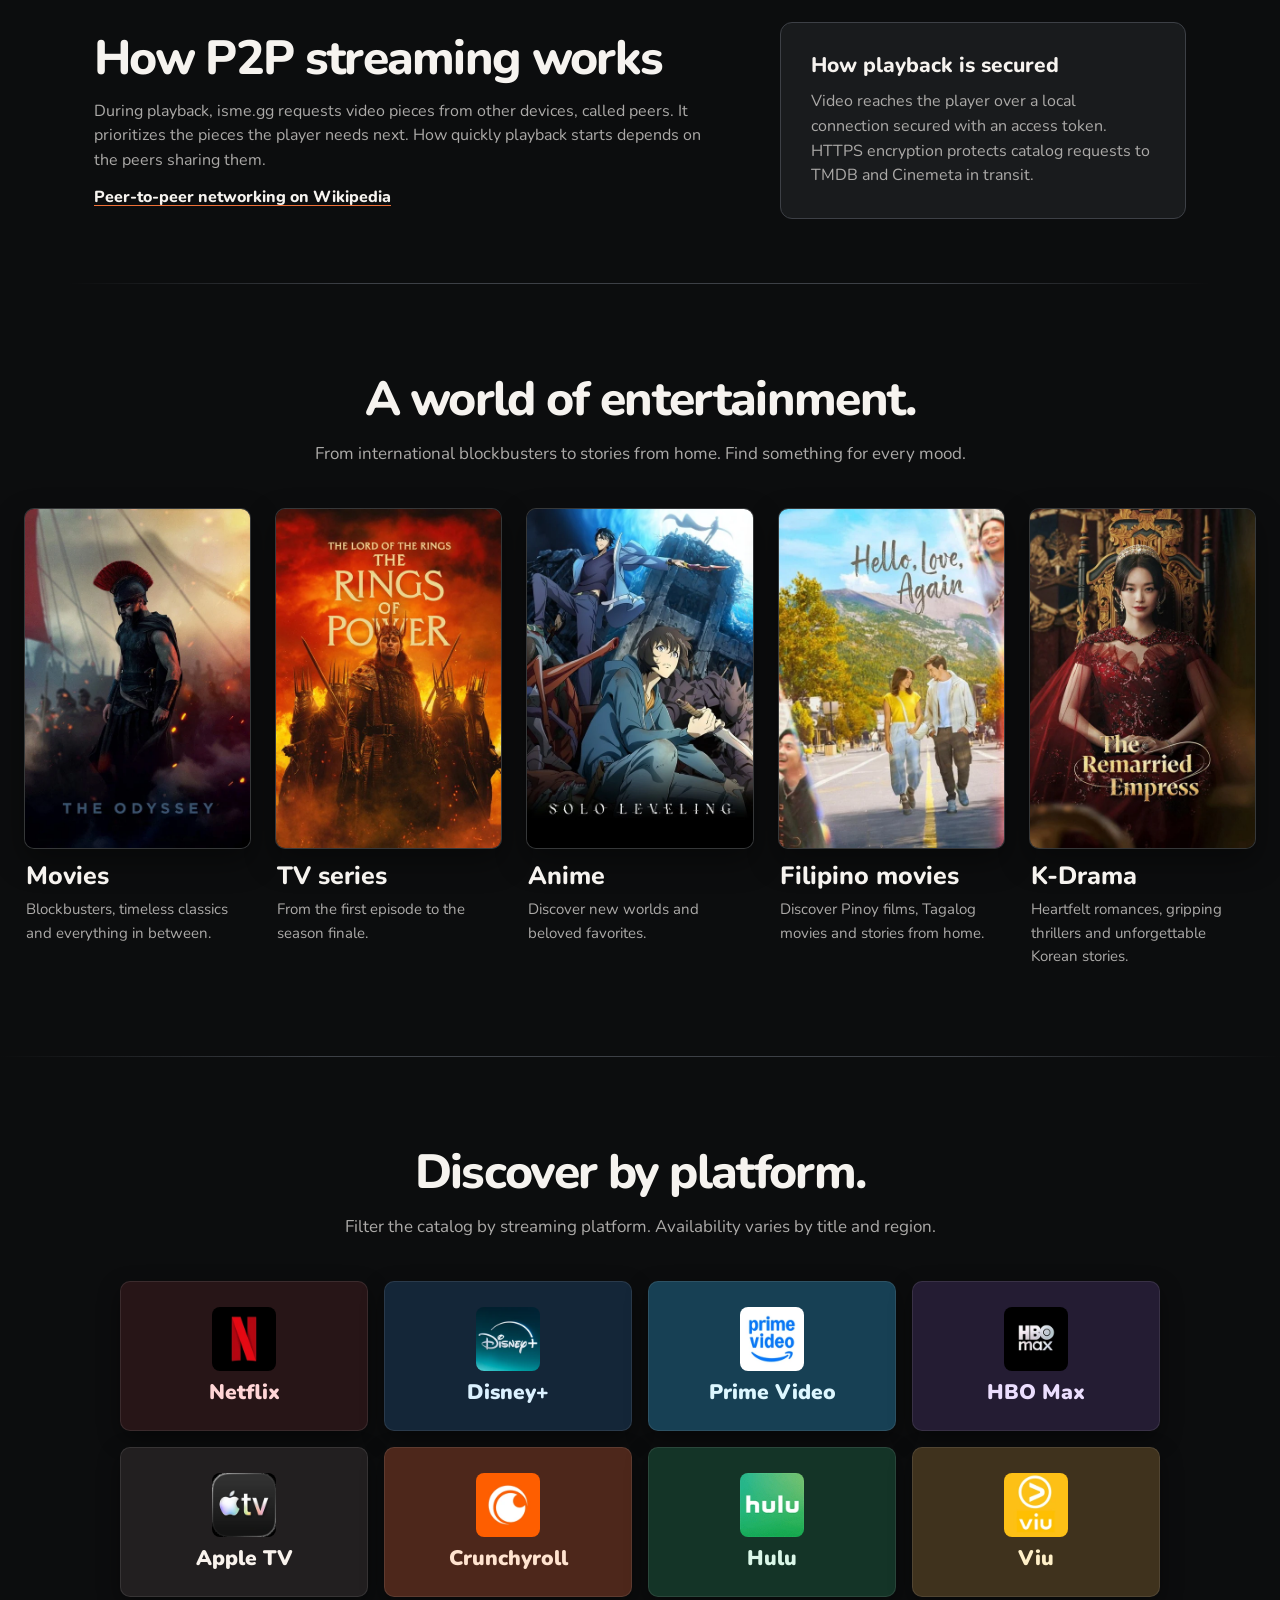
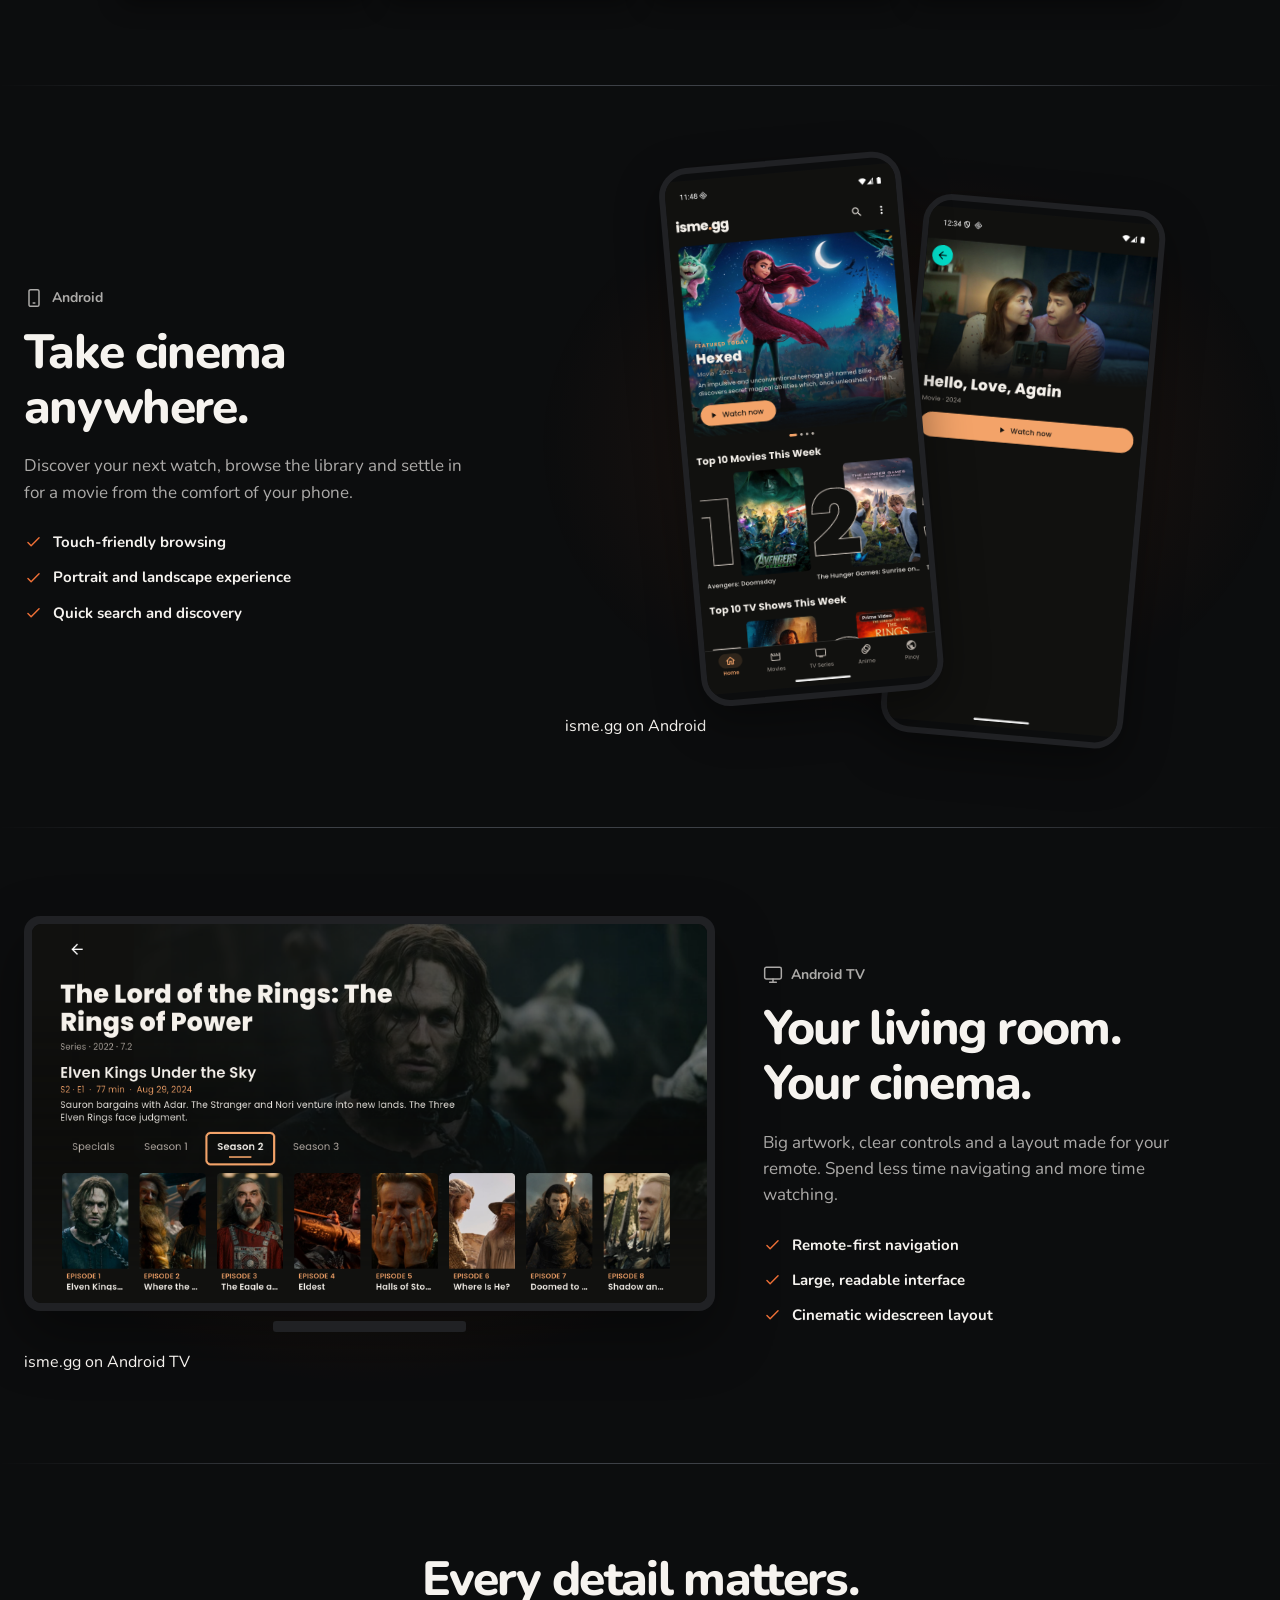
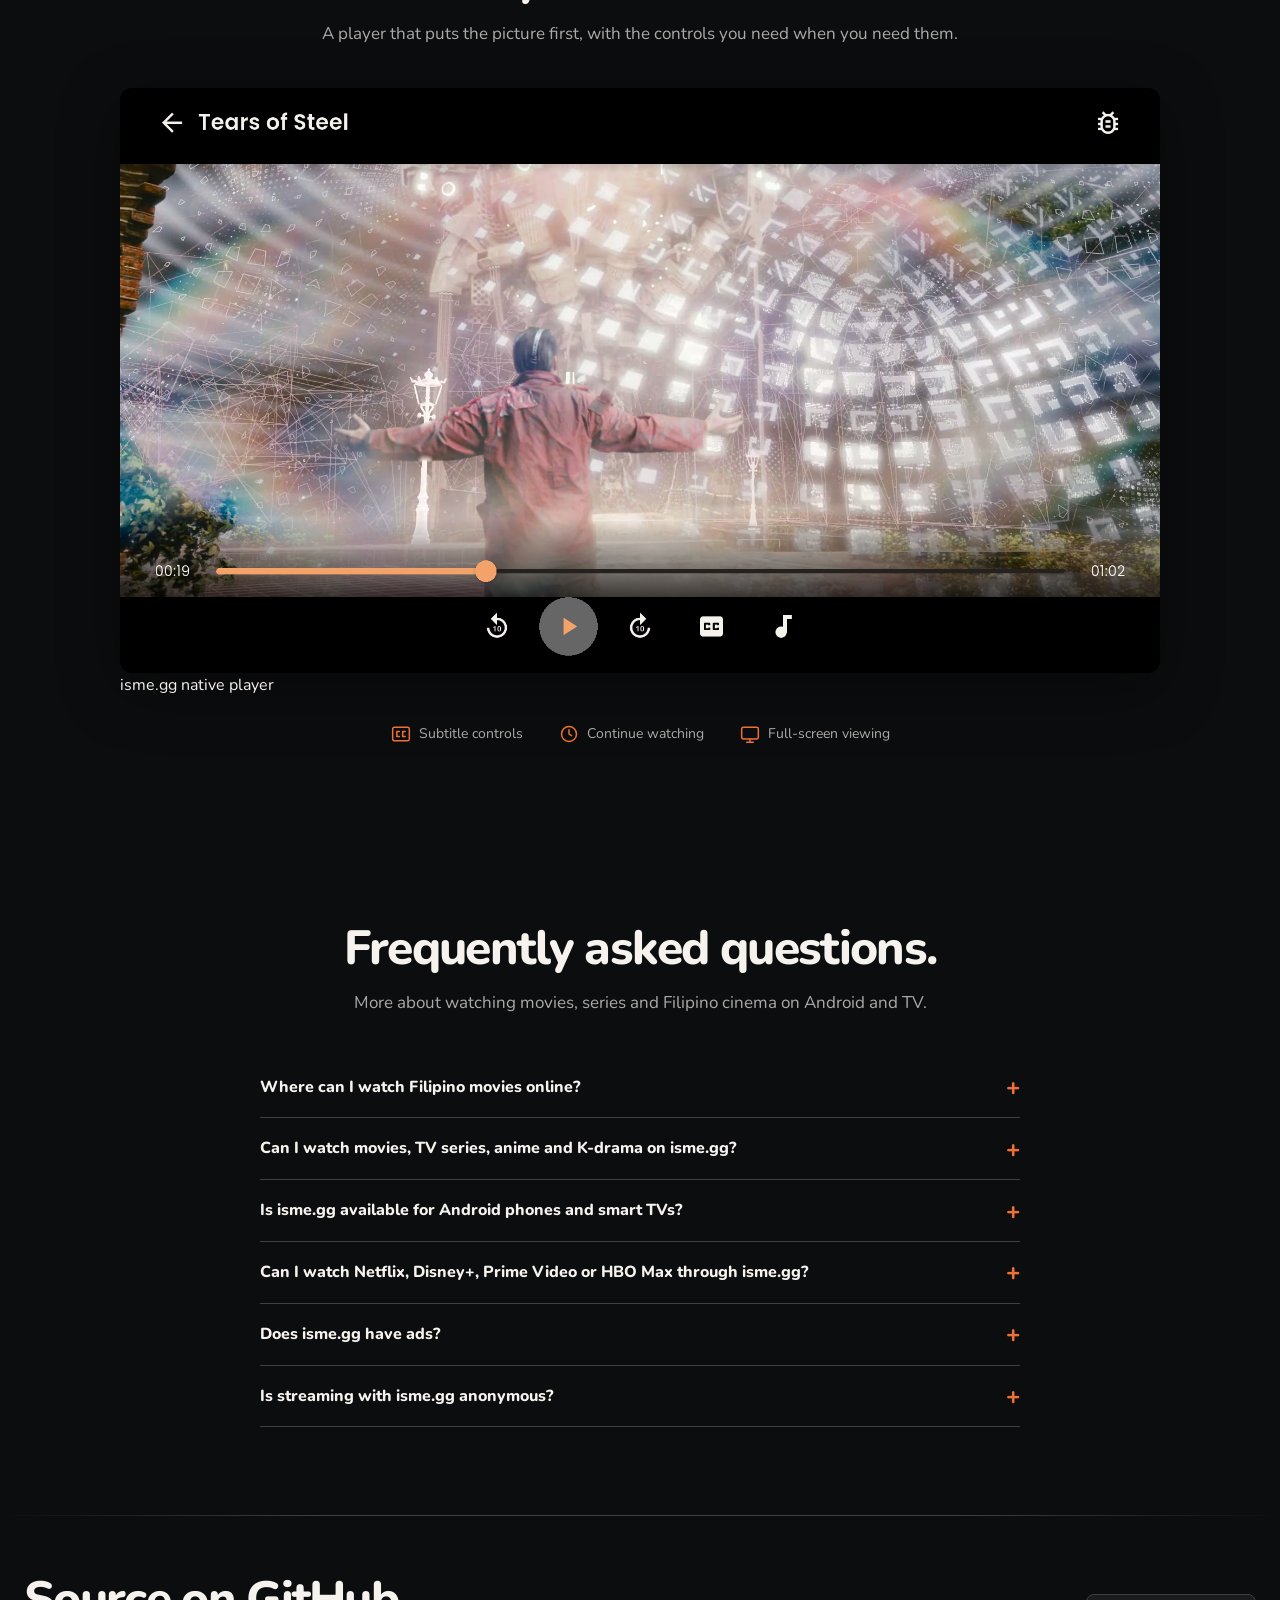
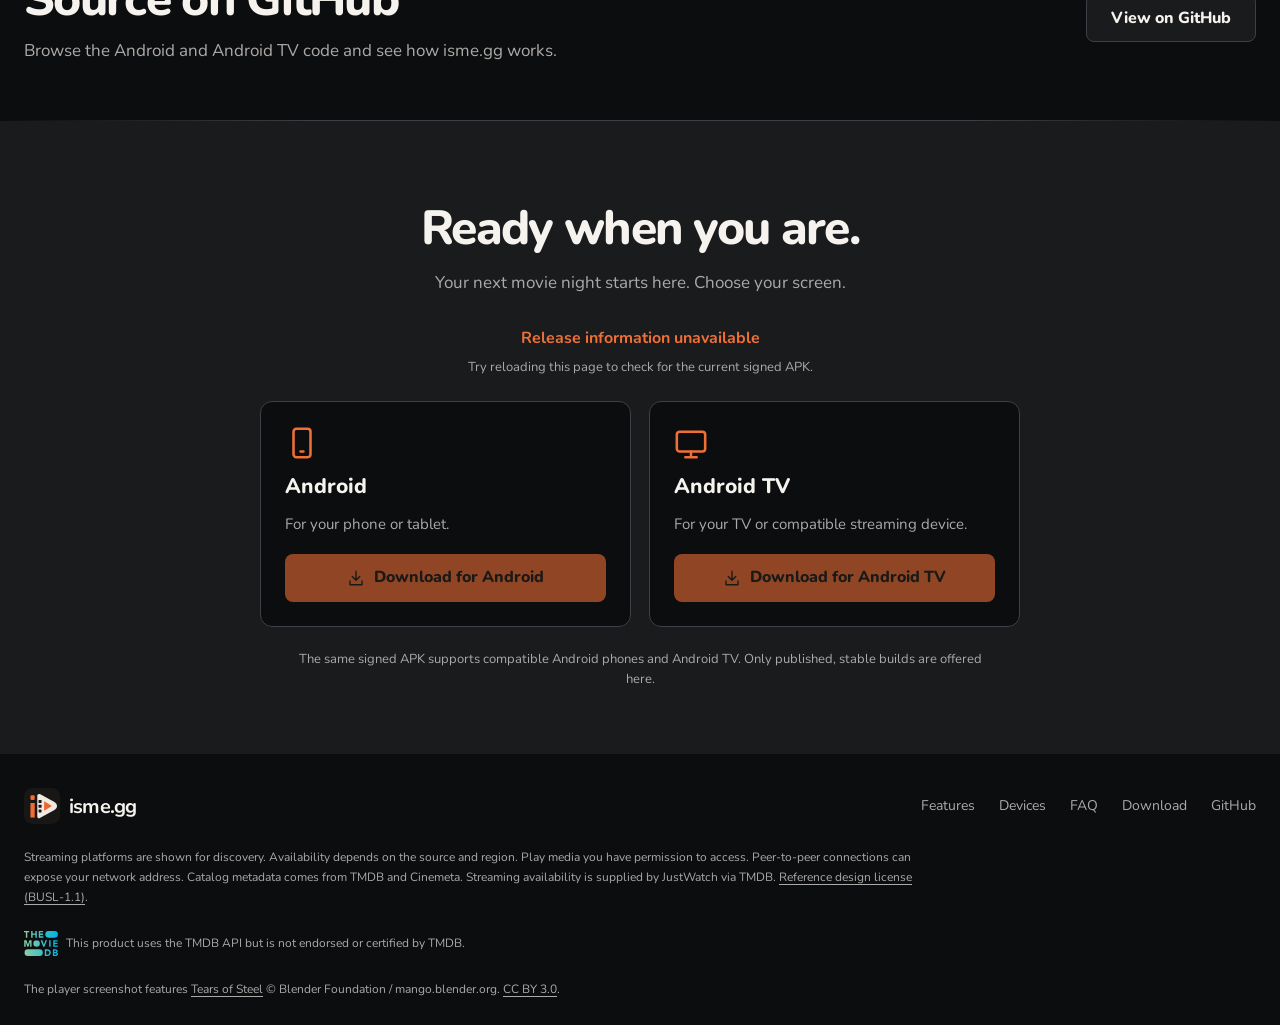
==== commit 12383a54: "Add a homepage section linking to the GitHub source" ====
--- a/web/index.html
+++ b/web/index.html
@@ -60,7 +60,7 @@
 @keyframes rise{from{opacity:0;transform:translateY(20px)}to{opacity:1;transform:translateY(0)}}
 .hero h1,.hero p,.hero .actions,.hero-platforms,.hero-shot{animation:rise .8s var(--ease) both}.hero p{animation-delay:90ms}.hero .actions{animation-delay:170ms}.hero-platforms{animation-delay:250ms}.hero-shot{animation-delay:240ms}.reveal{opacity:0;transform:translateY(24px);transition:opacity .65s var(--ease),transform .65s var(--ease);transition-delay:var(--delay,0ms)}.reveal.is-revealed,.reveal:focus-within{opacity:1;transform:none}
 @media(hover:hover) and (pointer:fine){.btn:hover{transform:translateY(-2px)}}
-@media(max-width:900px){.section{padding-block:64px}.split,.split.reverse{grid-template-columns:minmax(0,1fr);gap:30px}.split.reverse .copy{grid-row:1}.copy p{max-width:600px}.phone-stage{min-height:0;padding-block:20px 42px}.phone{width:clamp(170px,28vw,260px)}.tv-stage{max-width:760px;margin:auto;width:100%}.benefit-grid{gap:28px}.catalog-grid{grid-template-columns:repeat(3,minmax(0,1fr));gap:16px}}
+@media(max-width:900px){nav{gap:18px}.section{padding-block:64px}.split,.split.reverse{grid-template-columns:minmax(0,1fr);gap:30px}.split.reverse .copy{grid-row:1}.copy p{max-width:600px}.phone-stage{min-height:0;padding-block:20px 42px}.phone{width:clamp(170px,28vw,260px)}.tv-stage{max-width:760px;margin:auto;width:100%}.benefit-grid{gap:28px}.catalog-grid{grid-template-columns:repeat(3,minmax(0,1fr));gap:16px}}
 @media(max-width:600px){header{height:62px}nav{gap:13px;font-size:12px}.wrap{padding-inline:18px}.brand{font-size:18px;gap:6px}.brand-icon svg{width:32px;height:32px}nav>a[href="#watch"],nav>a[href="#devices"]{display:none}.theme-toggle{width:36px;height:36px}.hero{min-height:360px;padding:34px 18px 24px}.hero::before,.ghost{display:none}.hero h1{font-size:clamp(35px,9vw,48px)}.hero p{font-size:15px}.actions{gap:10px}.btn{font-size:14px;padding:0 16px;min-height:46px}.hero-shot{padding-inline:12px}.section{padding-block:50px;scroll-margin-top:62px}.section-head{margin-bottom:28px}.section-head p,.copy p{font-size:16px}.benefit-grid{grid-template-columns:minmax(0,1fr);gap:28px}.benefit .icon{margin-bottom:10px}.catalog-grid{grid-template-columns:repeat(2,minmax(0,1fr));gap:20px 14px}.category p{font-size:14px}.phone{width:clamp(132px,40vw,205px);border-width:4px;border-radius:22px}.phone.browse{transform:rotate(-4deg) translate(5px,-7px)}.phone.search{transform:rotate(4deg) translate(-3px,14px)}.tv-frame{padding:5px}.download-grid{grid-template-columns:minmax(0,1fr)}.footer-main{gap:16px}.footer-main .brand{width:100%}.screen-feature{top:21%}.screen-shelf{bottom:4%}.screen-posters .poster span{display:none}}
 @media(prefers-reduced-motion:reduce){html,body{scroll-behavior:auto}*,*::before,*::after{animation:none!important;transition:none!important}.reveal{opacity:1;transform:none}}
 .release-status{text-align:center;margin:0 auto 24px;max-width:760px}.release-status strong{color:var(--ember);font-size:16px}.release-status p{font-size:13px;margin:6px 0 0}.release-changelog{max-width:760px;margin:32px auto 0;border:1px solid var(--rule);background:var(--bg);padding:22px;border-radius:12px}.release-changelog[hidden],#release-history-section[hidden]{display:none}.release-changelog h3{margin:0 0 12px}.release-notes{white-space:pre-wrap;overflow-wrap:anywhere;font-size:14px;line-height:1.65;margin:0 0 14px;max-height:360px;overflow:auto}.release-changelog a{color:var(--ember);font-size:13px;text-decoration:underline}.release-changelog details{border-top:1px solid var(--rule);padding:13px 0}.release-changelog summary{cursor:pointer;font-weight:600}.release-changelog details .release-notes{margin-top:12px}#release-history-section{margin-top:26px}
@@ -71,10 +71,15 @@
 .technology-copy a{color:var(--fg);font-weight:800;text-decoration:underline;text-underline-offset:3px;text-decoration-color:var(--ember)}
 .technology-security{background:var(--surface);border:1px solid var(--rule);border-radius:12px;padding:clamp(18px,3vw,30px)}
 @media(max-width:760px){.technology{grid-template-columns:minmax(0,1fr);padding-block:42px}}
+.source-section{display:flex;align-items:center;justify-content:space-between;gap:24px;padding-block:56px}
+.source-section p{margin-top:10px;font-size:17px}
+.source-section .btn{flex:none}
+@media(max-width:600px){.source-section{flex-direction:column;align-items:flex-start;padding-block:40px}.source-section p{font-size:16px}}
+@media(max-width:380px){nav>a[href="#features"]{display:none}}
 </style>
 </head>
 <body>
-<header class="rule"><nav class="wrap" aria-label="Main navigation"><a class="brand" href="#top" aria-label="isme.gg home"><span class="brand-icon"><svg viewBox="0 0 84 84" fill="none" aria-hidden="true"><rect width="84" height="84" rx="19" fill="#191715"/><path d="M15 35h10v34H15z" fill="#F16C32"/><rect x="15" y="17" width="10" height="11" rx="3" fill="#F16C32"/><path d="M31 18c0-3 3-5 6-4l33 18c5 3 7 6 7 10 0 4-2 7-7 10L37 70c-3 2-6 0-6-4z" fill="#EFE9E1"/><path d="m47 31 18 11-18 11z" fill="#ED642F"/><rect x="34" y="28" width="7" height="7" rx="1.3" fill="#191715"/><rect x="34" y="39" width="7" height="7" rx="1.3" fill="#191715"/><rect x="34" y="50" width="7" height="7" rx="1.3" fill="#191715"/></svg></span><b>isme.gg</b></a><a href="#features">Features</a><a href="#watch">Explore</a><a href="#devices">Devices</a><a href="#download">Download</a><button class="theme-toggle" id="theme-toggle" aria-label="Switch to light mode" type="button" aria-pressed="false"><svg class="icon sun" viewBox="0 0 24 24" aria-hidden="true"><circle cx="12" cy="12" r="4"/><path d="M12 2v2m0 16v2M2 12h2m16 0h2M5 5l1.5 1.5m11 11L19 19M5 19l1.5-1.5m11-11L19 5"/></svg><svg class="icon moon" viewBox="0 0 24 24" aria-hidden="true"><path d="M20.9 13.4A9 9 0 1 1 10.6 3.1a7 7 0 0 0 10.3 10.3Z"/></svg></button></nav></header>
+<header class="rule"><nav class="wrap" aria-label="Main navigation"><a class="brand" href="#top" aria-label="isme.gg home"><span class="brand-icon"><svg viewBox="0 0 84 84" fill="none" aria-hidden="true"><rect width="84" height="84" rx="19" fill="#191715"/><path d="M15 35h10v34H15z" fill="#F16C32"/><rect x="15" y="17" width="10" height="11" rx="3" fill="#F16C32"/><path d="M31 18c0-3 3-5 6-4l33 18c5 3 7 6 7 10 0 4-2 7-7 10L37 70c-3 2-6 0-6-4z" fill="#EFE9E1"/><path d="m47 31 18 11-18 11z" fill="#ED642F"/><rect x="34" y="28" width="7" height="7" rx="1.3" fill="#191715"/><rect x="34" y="39" width="7" height="7" rx="1.3" fill="#191715"/><rect x="34" y="50" width="7" height="7" rx="1.3" fill="#191715"/></svg></span><b>isme.gg</b></a><a href="#features">Features</a><a href="#watch">Explore</a><a href="#devices">Devices</a><a href="#source">Source</a><a href="#download">Download</a><button class="theme-toggle" id="theme-toggle" aria-label="Switch to light mode" type="button" aria-pressed="false"><svg class="icon sun" viewBox="0 0 24 24" aria-hidden="true"><circle cx="12" cy="12" r="4"/><path d="M12 2v2m0 16v2M2 12h2m16 0h2M5 5l1.5 1.5m11 11L19 19M5 19l1.5-1.5m11-11L19 5"/></svg><svg class="icon moon" viewBox="0 0 24 24" aria-hidden="true"><path d="M20.9 13.4A9 9 0 1 1 10.6 3.1a7 7 0 0 0 10.3 10.3Z"/></svg></button></nav></header>
 <main id="top">
 <section class="hero"><div class="ghost" aria-hidden="true">ISME.GG ISME.GG ISME.GG ISME.GG ISME.GG</div><h1>Decentralized streaming.<br> <span>Privacy by design.</span></h1><p>An ad-free app for streaming movies and series on Android and Android TV.</p><div class="actions"><a class="btn" data-apk-download role="link" aria-disabled="true"><svg class="icon " viewBox="0 0 24 24" aria-hidden="true"><path d="M12 3v12m-5-5 5 5 5-5M4 16v5h16v-5"/></svg> Download isme.gg</a><a class="btn secondary" href="#technology">How P2P works</a></div><div class="hero-platforms"><svg class="icon " viewBox="0 0 24 24" aria-hidden="true"><rect x="6" y="2" width="12" height="20" rx="2"/><path d="M11 18h2"/></svg> Android <span>·</span> <svg class="icon " viewBox="0 0 24 24" aria-hidden="true"><rect x="2" y="4" width="20" height="14" rx="2"/><path d="M8 22h8m-4-4v4"/></svg> Android TV</div></section>
 <figure class="hero-shot">
@@ -125,6 +130,13 @@
   <figcaption class="shot-caption">isme.gg native player</figcaption>
 </figure><div class="player-features"><span><svg class="icon " viewBox="0 0 24 24" aria-hidden="true"><rect x="2" y="4" width="20" height="16" rx="2"/><path d="M10 9H7v6h3m7-6h-3v6h3"/></svg> Subtitle controls</span><span><svg class="icon " viewBox="0 0 24 24" aria-hidden="true"><circle cx="12" cy="12" r="9"/><path d="M12 7v5l3 2"/></svg> Continue watching</span><span><svg class="icon " viewBox="0 0 24 24" aria-hidden="true"><rect x="2" y="4" width="20" height="14" rx="2"/><path d="M8 22h8m-4-4v4"/></svg> Full-screen viewing</span></div></section>
 <section class="wrap section rule seo-faq" id="faq"><div class="section-head"><h2>Frequently asked questions.</h2><p>More about watching movies, series and Filipino cinema on Android and TV.</p></div><div class="faq-list"><details><summary>Where can I watch Filipino movies online?</summary><p>Look for licensed services that offer Filipino films in your region. isme.gg is designed to help viewers discover Filipino cinema, including Tagalog movies, and play media they are authorized to access on Android and Android TV. Title availability depends on your source and region.</p></details><details><summary>Can I watch movies, TV series, anime and K-drama on isme.gg?</summary><p>isme.gg is designed for browsing these categories in one interface and watching compatible media you have permission to access.</p></details><details><summary>Is isme.gg available for Android phones and smart TVs?</summary><p>The app targets Android phones, tablets and Android TV devices. The <a href="#download">download section</a> shows the current build and device requirements.</p></details><details><summary>Can I watch Netflix, Disney+, Prime Video or HBO Max through isme.gg?</summary><p>Platform filters help you discover titles available in your region. isme.gg operates independently of these services. Follow each provider’s subscription and access requirements.</p></details><details><summary>Does isme.gg have ads?</summary><p>The isme.gg interface is designed to be ad-free. Advertising or interruptions from external media sources are outside its control.</p></details><details><summary>Is streaming with isme.gg anonymous?</summary><p>The app stores watch history and preferences on your device. Peer-to-peer connections can expose your IP address to other peers.</p></details></div></section>
+<section class="wrap section source-section rule" id="source" aria-labelledby="source-title">
+  <div>
+    <h2 id="source-title">Source on GitHub</h2>
+    <p>Browse the Android and Android TV code and see how isme.gg works.</p>
+  </div>
+  <a class="btn secondary" href="https://github.com/bastilavarias/isme.gg">View on GitHub</a>
+</section>
 <section class="download-section" id="download"><div class="wrap"><div class="section-head"><h2>Ready when you are.</h2><p>Your next movie night starts here. Choose your screen.</p></div><div class="release-status" aria-live="polite"><strong id="release-status">Checking release availability…</strong><p id="release-summary">One adaptive app for Android phones and Android TV.</p></div><div class="download-grid"><article class="download-choice"><svg class="icon " viewBox="0 0 24 24" aria-hidden="true"><rect x="6" y="2" width="12" height="20" rx="2"/><path d="M11 18h2"/></svg><h3>Android</h3><p>For your phone or tablet.</p><a class="btn" data-apk-download role="link" aria-disabled="true"><svg class="icon " viewBox="0 0 24 24" aria-hidden="true"><path d="M12 3v12m-5-5 5 5 5-5M4 16v5h16v-5"/></svg> <span>Download for Android</span></a></article><article class="download-choice"><svg class="icon " viewBox="0 0 24 24" aria-hidden="true"><rect x="2" y="4" width="20" height="14" rx="2"/><path d="M8 22h8m-4-4v4"/></svg><h3>Android TV</h3><p>For your TV or compatible streaming device.</p><a class="btn" data-apk-download role="link" aria-disabled="true"><svg class="icon " viewBox="0 0 24 24" aria-hidden="true"><path d="M12 3v12m-5-5 5 5 5-5M4 16v5h16v-5"/></svg> <span>Download for Android TV</span></a></article></div><p class="download-note">The same signed APK supports compatible Android phones and Android TV. Only published, stable builds are offered here.</p><div id="release-changelog" class="release-changelog" hidden><h3 id="latest-release-title">What’s new</h3><div id="latest-release-notes" class="release-notes"></div><a id="latest-release-link" href="https://github.com/bastilavarias/isme.gg/releases">Full release notes on GitHub</a><div id="release-history-section" hidden><h3>Previous releases</h3><div id="release-history"></div></div></div><noscript><p class="download-note">Enable JavaScript to check for the current signed APK.</p></noscript></div></section>
 </main>
 <footer class="wrap footer"><div class="footer-main"><a class="brand" href="#top"><span class="brand-icon"><svg viewBox="0 0 84 84" fill="none" aria-hidden="true"><rect width="84" height="84" rx="19" fill="#191715"/><path d="M15 35h10v34H15z" fill="#F16C32"/><rect x="15" y="17" width="10" height="11" rx="3" fill="#F16C32"/><path d="M31 18c0-3 3-5 6-4l33 18c5 3 7 6 7 10 0 4-2 7-7 10L37 70c-3 2-6 0-6-4z" fill="#EFE9E1"/><path d="m47 31 18 11-18 11z" fill="#ED642F"/><rect x="34" y="28" width="7" height="7" rx="1.3" fill="#191715"/><rect x="34" y="39" width="7" height="7" rx="1.3" fill="#191715"/><rect x="34" y="50" width="7" height="7" rx="1.3" fill="#191715"/></svg></span><b>isme.gg</b></a><a href="#features">Features</a><a href="#devices">Devices</a><a href="#faq">FAQ</a><a href="#download">Download</a><a href="https://github.com/bastilavarias/isme.gg">GitHub</a></div><p class="footer-note">Streaming platforms are shown for discovery. Availability depends on the source and region. Play media you have permission to access. Peer-to-peer connections can expose your network address. Catalog metadata comes from TMDB and Cinemeta. Streaming availability is supplied by JustWatch via TMDB. <a href="https://github.com/hayase-app/website/blob/main/LICENSE">Reference design license (BUSL-1.1)</a>.</p>
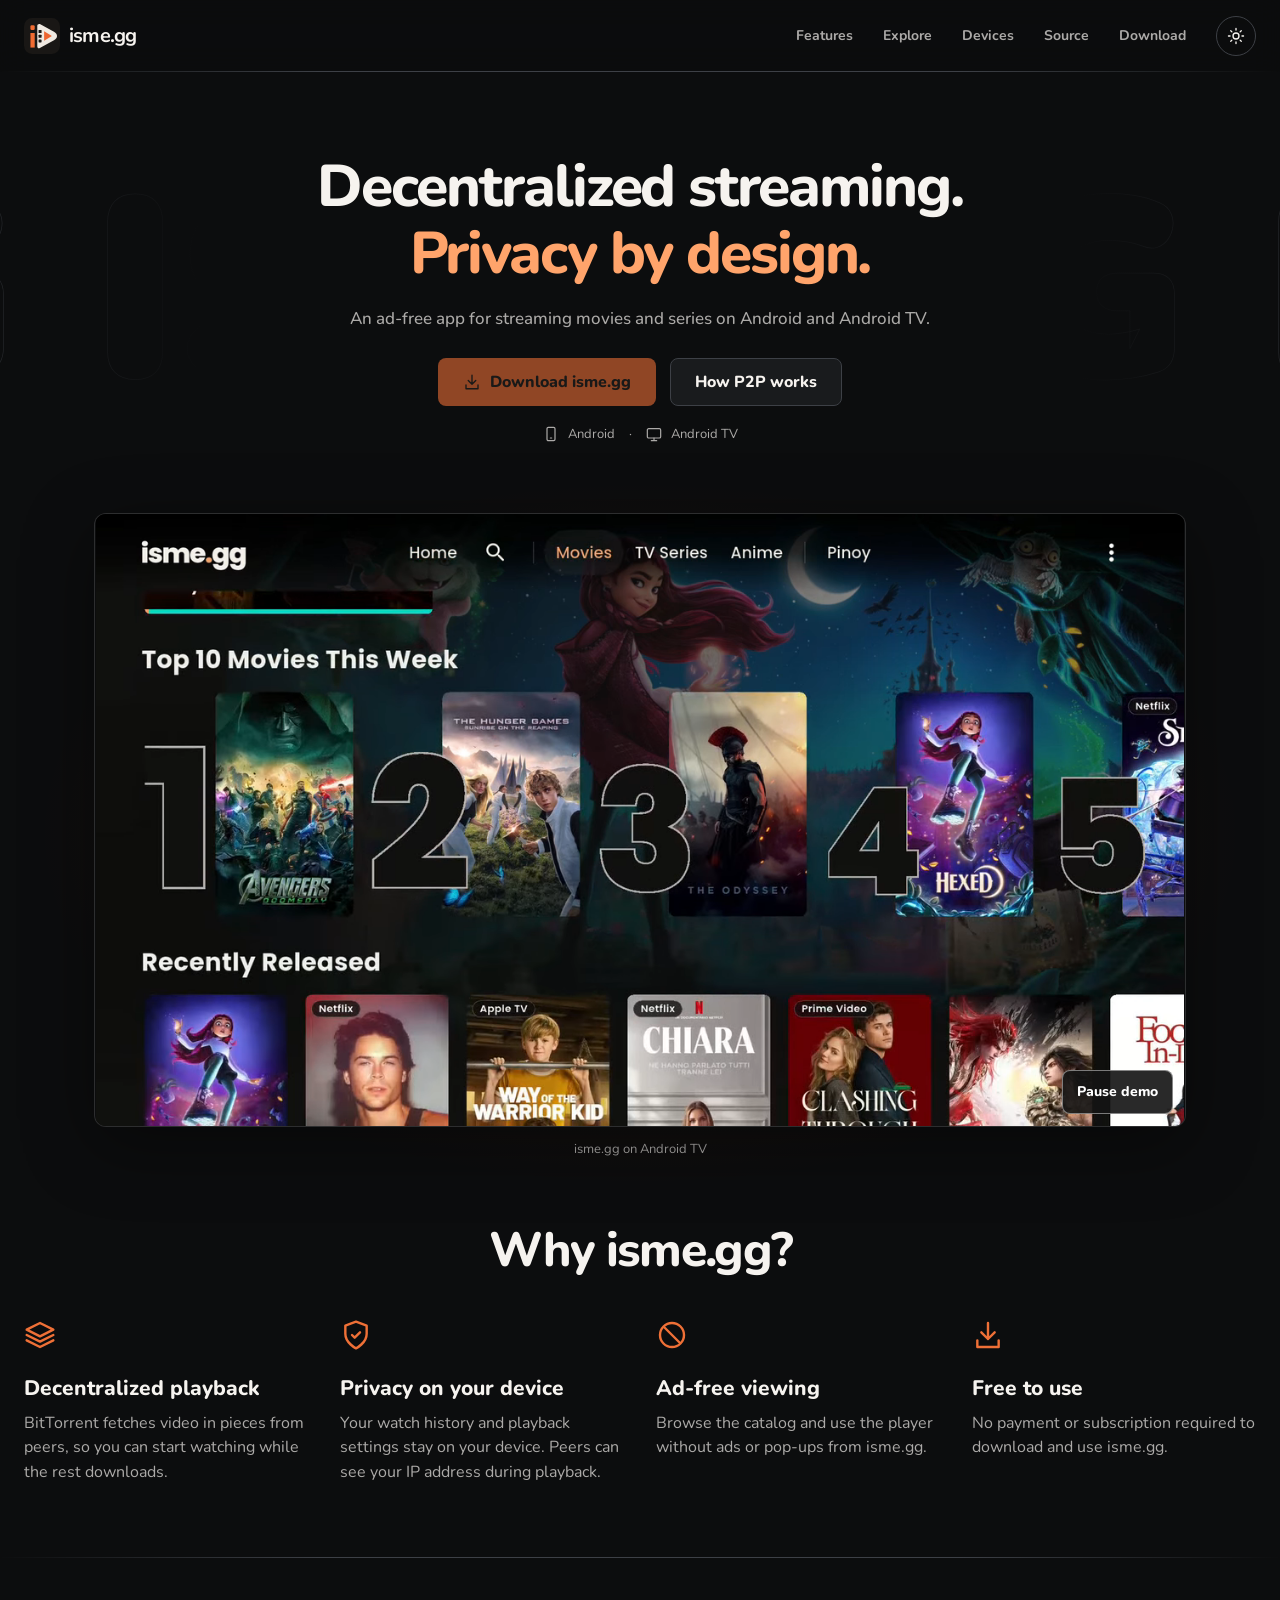
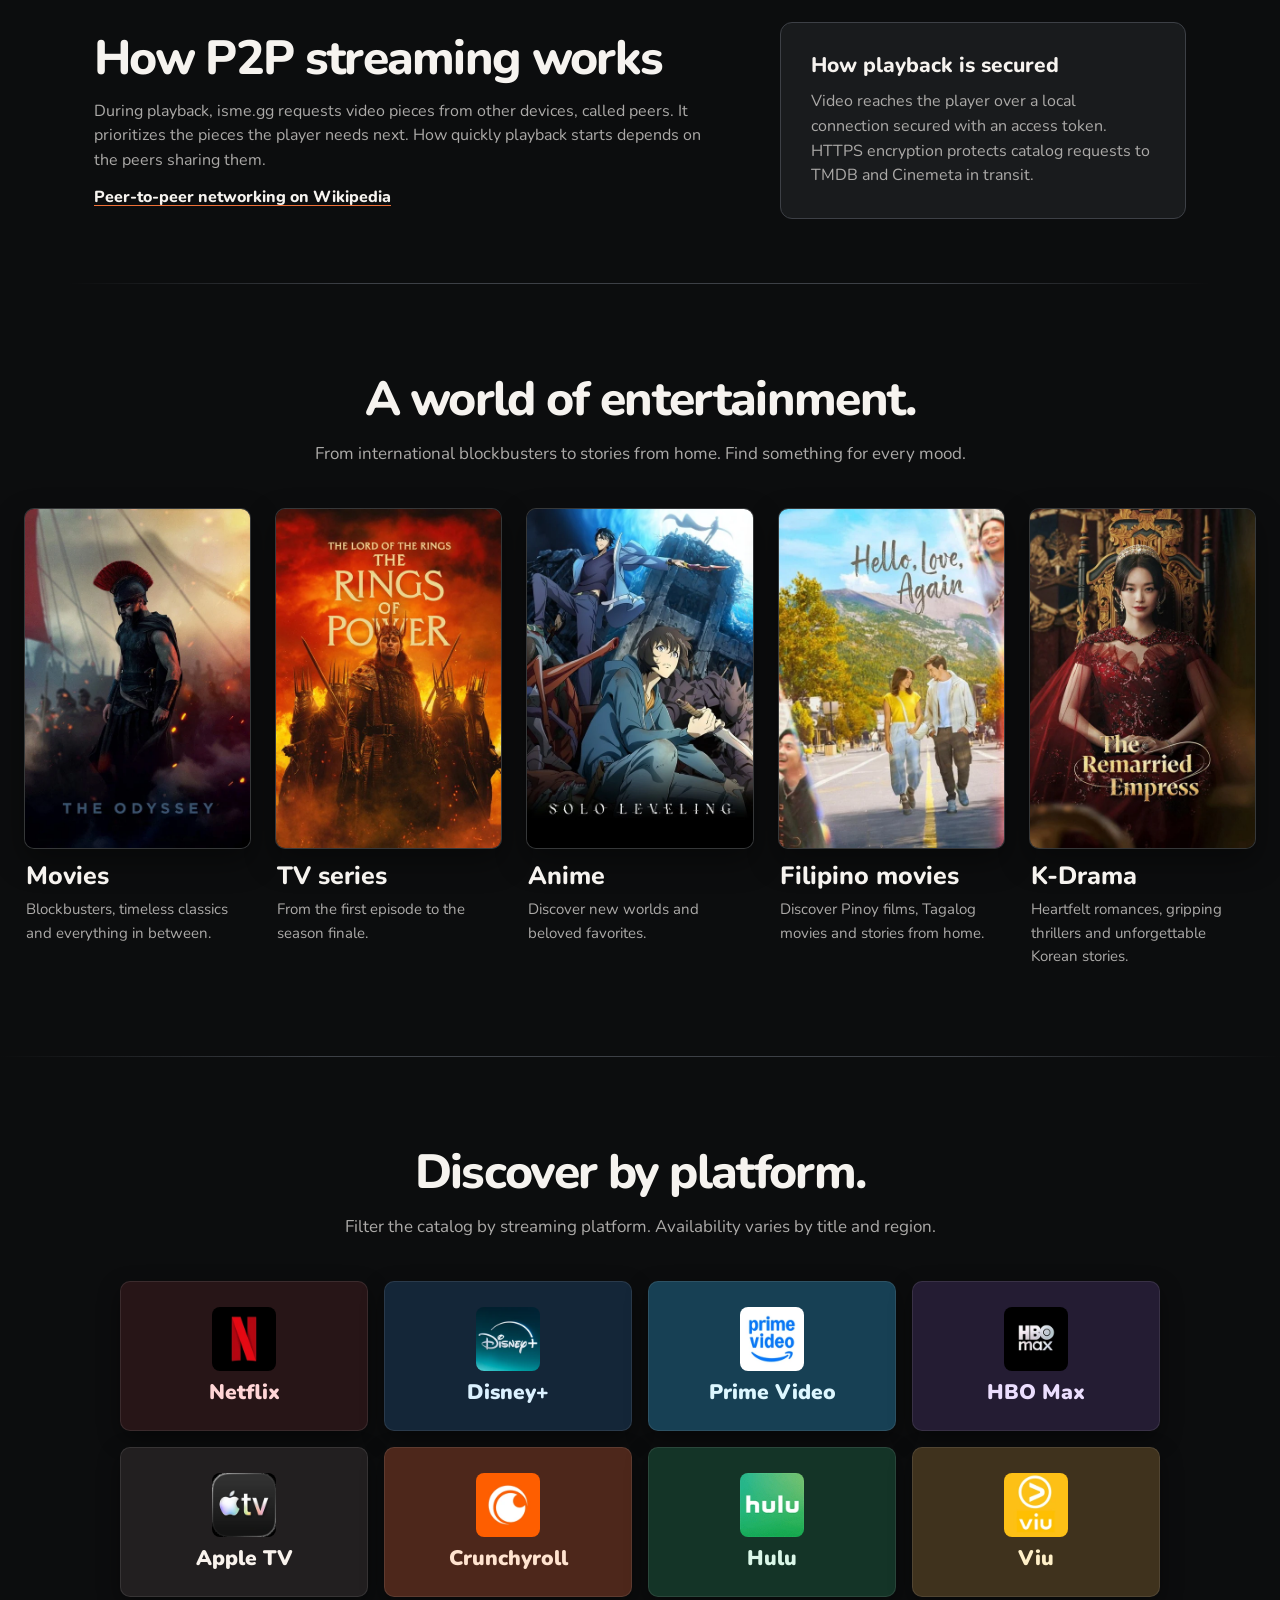
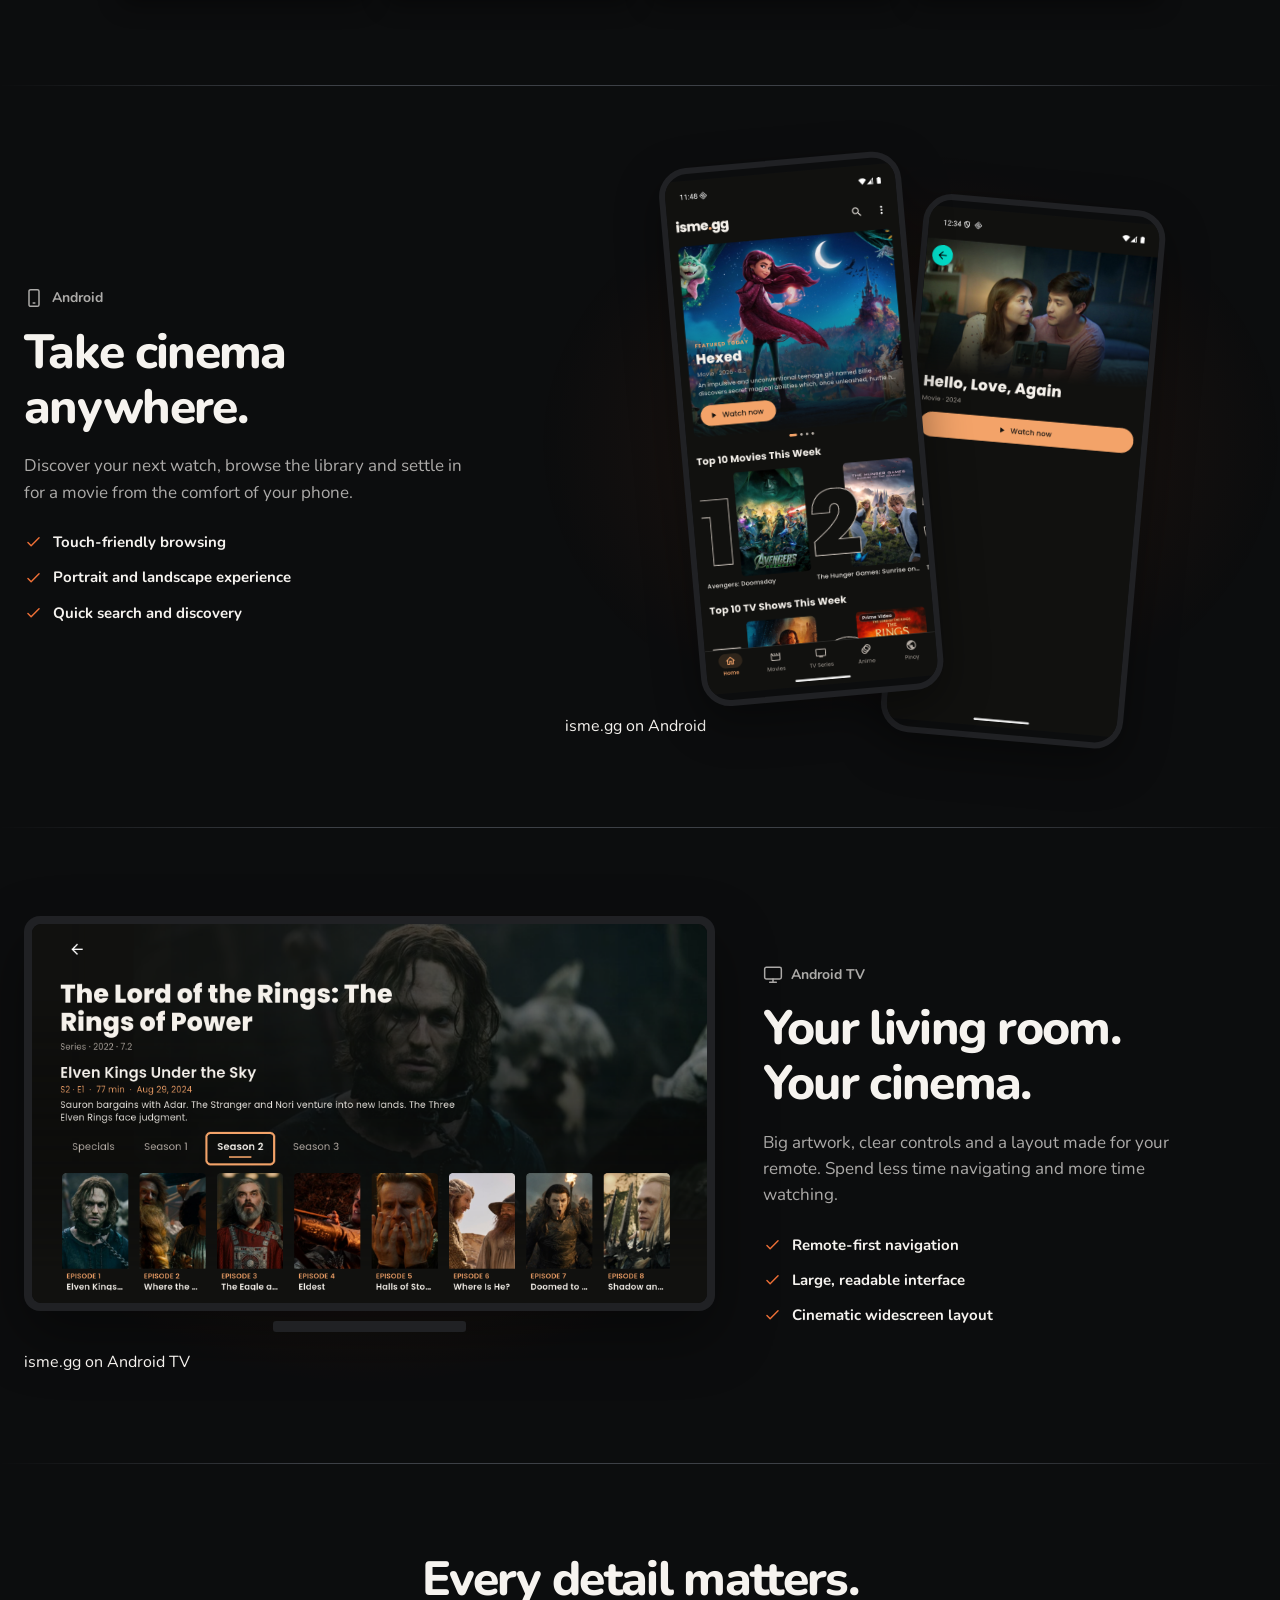
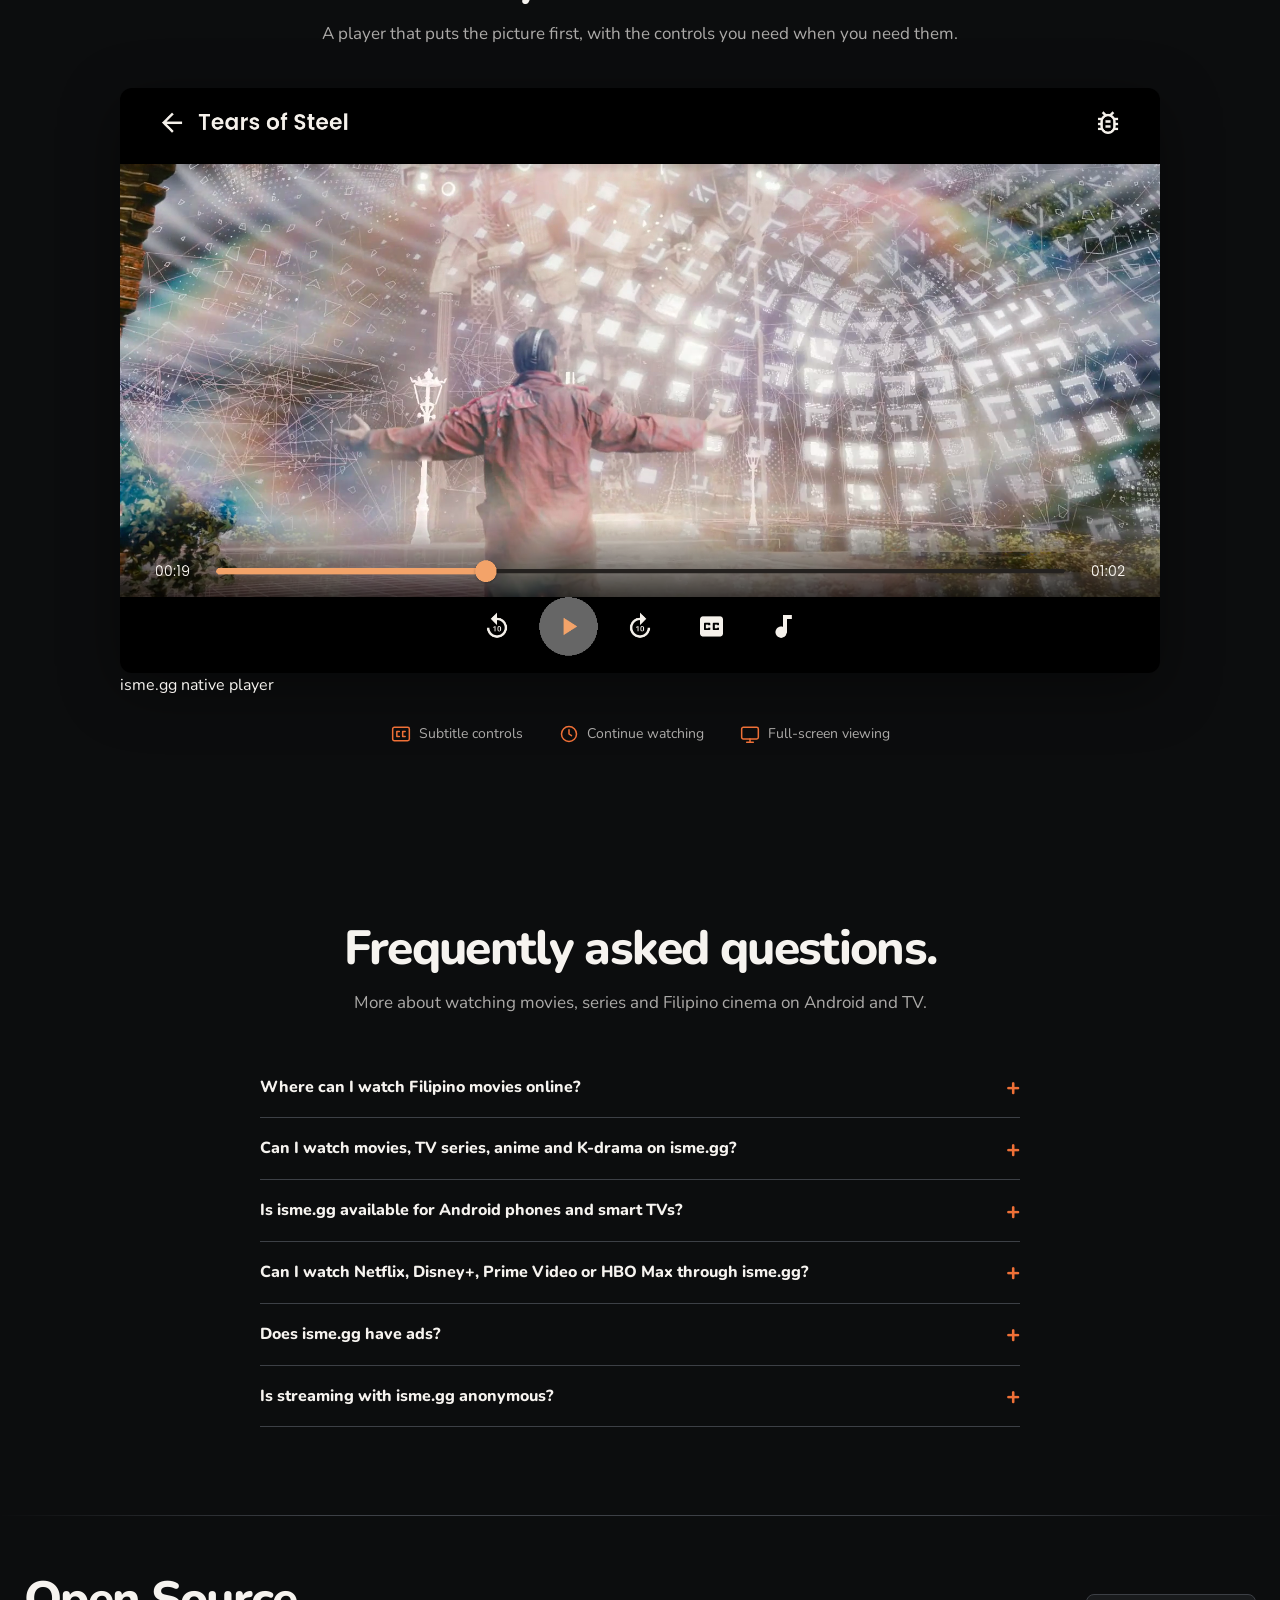
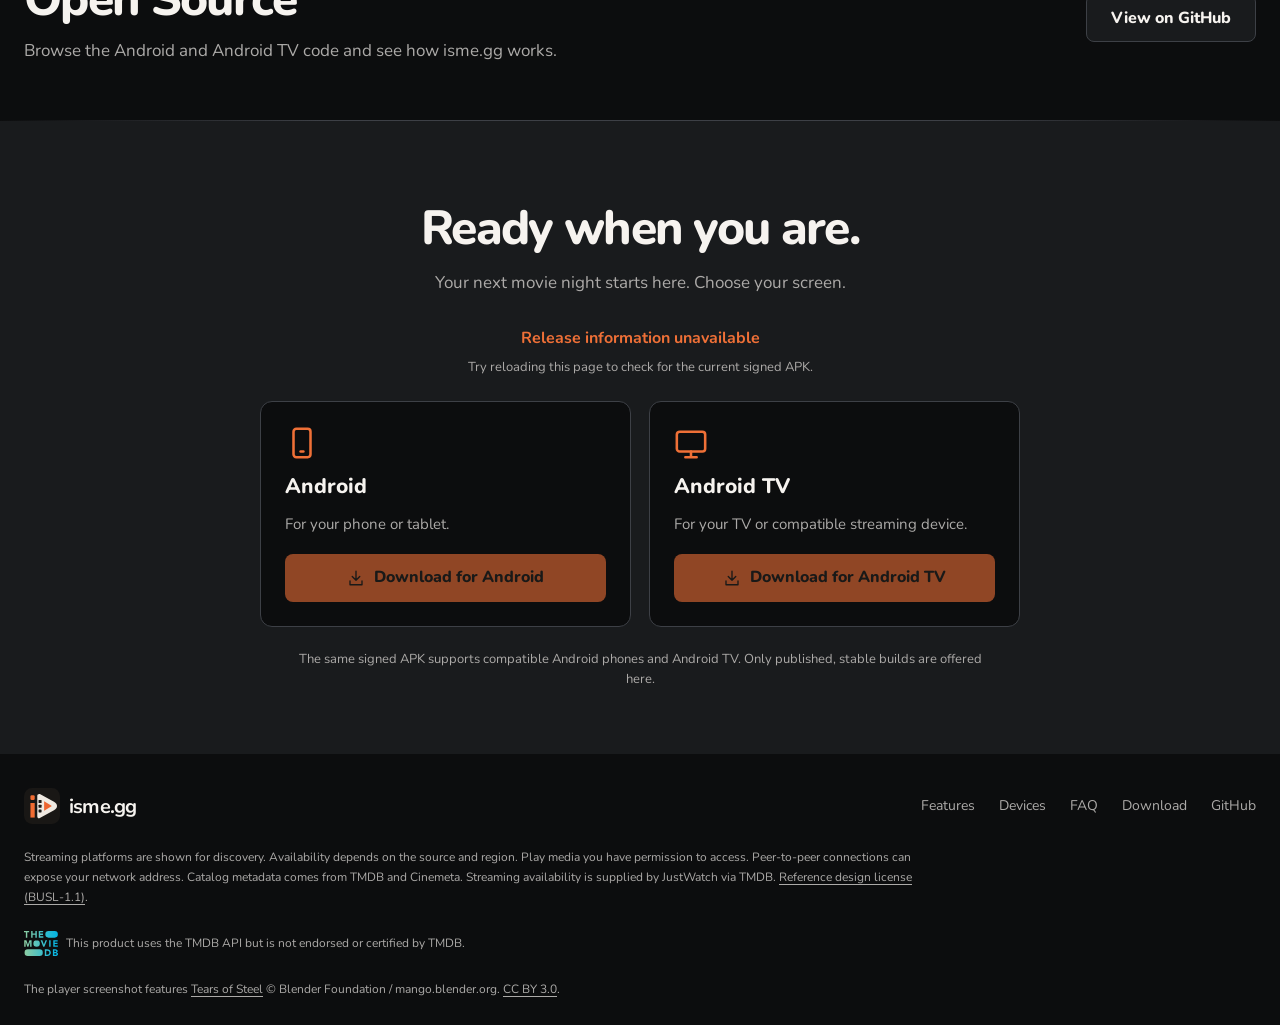
==== commit af98e8d3: "Call out free use and label the Open Source section" ====
--- a/web/index.html
+++ b/web/index.html
@@ -48,7 +48,7 @@
 .hero-motion{position:absolute;inset:auto 12px 12px auto;border:1px solid #ffffff70;border-radius:var(--radius);background:#141414e8;color:#fff;min-height:44px;padding:0 14px;font-size:14px;font-weight:800}
 .hero-motion[hidden]{display:none}
 .hero-shot figcaption{text-align:center;font-size:13px;color:var(--muted);margin-top:12px}
-.section{padding-block:88px;scroll-margin-top:72px}.section-head{max-width:750px;margin:0 auto 40px;text-align:center}.section-head p{margin-top:14px;font-size:17px}.benefits{padding-top:56px;padding-bottom:72px}.benefit-grid{display:grid;grid-template-columns:repeat(3,minmax(0,1fr));gap:48px}.benefit .icon{width:32px;height:32px;color:var(--ember);margin-bottom:18px}.benefit h3{margin-bottom:10px}.benefit p{max-width:340px}
+.section{padding-block:88px;scroll-margin-top:72px}.section-head{max-width:750px;margin:0 auto 40px;text-align:center}.section-head p{margin-top:14px;font-size:17px}.benefits{padding-top:56px;padding-bottom:72px}.benefit-grid{display:grid;grid-template-columns:repeat(4,minmax(0,1fr));gap:32px}.benefit .icon{width:32px;height:32px;color:var(--ember);margin-bottom:18px}.benefit h3{margin-bottom:10px}.benefit p{max-width:340px}
 .catalog-grid{display:grid;grid-template-columns:repeat(5,minmax(0,1fr));gap:24px}.category{min-width:0}.category-art{display:block;width:100%;height:auto;aspect-ratio:2/3;object-fit:cover;border-radius:10px;border:1px solid #ffffff20;background:var(--surface);box-shadow:0 12px 30px var(--shadow)}.category h3{margin:13px 2px 0;font-size:clamp(18px,2vw,25px);line-height:1.15}.category p{margin:8px 2px 0;font-size:15px}
 .split{display:grid;grid-template-columns:minmax(0,5fr) minmax(0,7fr);align-items:center;gap:48px}.split.reverse{grid-template-columns:minmax(0,7fr) minmax(0,5fr)}.copy h2{margin-bottom:18px}.copy p{font-size:17px;max-width:460px}.mini-points{margin-top:25px;display:grid;gap:12px}.mini-points span{display:flex;gap:10px;align-items:center;font-weight:700;font-size:15px}.mini-points .icon{color:var(--ember);width:19px;height:19px}.device-tag{display:flex;align-items:center;gap:8px;color:var(--muted);font-size:14px;font-weight:700;margin-bottom:16px}.device-tag .icon{width:20px;height:20px}
 .phone-stage{min-height:490px;position:relative;display:flex;align-items:center;justify-content:center;gap:0;isolation:isolate}.phone-stage:before,.tv-stage:before{content:"";position:absolute;inset:-8%;background:radial-gradient(ellipse,var(--glow),var(--clear) 66%);z-index:-1;pointer-events:none}.phone{width:clamp(175px,19vw,255px);aspect-ratio:9/20;background:var(--screen);color:var(--screen-fg);border:6px solid var(--screen-surface);border-radius:29px;position:relative;overflow:hidden;box-shadow:0 16px 45px var(--shadow);flex:none}.phone.browse{transform:rotate(-5deg) translate(14px,-14px);z-index:2}.phone.search{transform:rotate(5deg) translate(-7px,28px);z-index:1}.phone img{width:100%;height:100%;object-fit:contain}
@@ -60,7 +60,7 @@
 @keyframes rise{from{opacity:0;transform:translateY(20px)}to{opacity:1;transform:translateY(0)}}
 .hero h1,.hero p,.hero .actions,.hero-platforms,.hero-shot{animation:rise .8s var(--ease) both}.hero p{animation-delay:90ms}.hero .actions{animation-delay:170ms}.hero-platforms{animation-delay:250ms}.hero-shot{animation-delay:240ms}.reveal{opacity:0;transform:translateY(24px);transition:opacity .65s var(--ease),transform .65s var(--ease);transition-delay:var(--delay,0ms)}.reveal.is-revealed,.reveal:focus-within{opacity:1;transform:none}
 @media(hover:hover) and (pointer:fine){.btn:hover{transform:translateY(-2px)}}
-@media(max-width:900px){nav{gap:18px}.section{padding-block:64px}.split,.split.reverse{grid-template-columns:minmax(0,1fr);gap:30px}.split.reverse .copy{grid-row:1}.copy p{max-width:600px}.phone-stage{min-height:0;padding-block:20px 42px}.phone{width:clamp(170px,28vw,260px)}.tv-stage{max-width:760px;margin:auto;width:100%}.benefit-grid{gap:28px}.catalog-grid{grid-template-columns:repeat(3,minmax(0,1fr));gap:16px}}
+@media(max-width:900px){nav{gap:18px}.section{padding-block:64px}.split,.split.reverse{grid-template-columns:minmax(0,1fr);gap:30px}.split.reverse .copy{grid-row:1}.copy p{max-width:600px}.phone-stage{min-height:0;padding-block:20px 42px}.phone{width:clamp(170px,28vw,260px)}.tv-stage{max-width:760px;margin:auto;width:100%}.benefit-grid{grid-template-columns:repeat(2,minmax(0,1fr));gap:28px}.catalog-grid{grid-template-columns:repeat(3,minmax(0,1fr));gap:16px}}
 @media(max-width:600px){header{height:62px}nav{gap:13px;font-size:12px}.wrap{padding-inline:18px}.brand{font-size:18px;gap:6px}.brand-icon svg{width:32px;height:32px}nav>a[href="#watch"],nav>a[href="#devices"]{display:none}.theme-toggle{width:36px;height:36px}.hero{min-height:360px;padding:34px 18px 24px}.hero::before,.ghost{display:none}.hero h1{font-size:clamp(35px,9vw,48px)}.hero p{font-size:15px}.actions{gap:10px}.btn{font-size:14px;padding:0 16px;min-height:46px}.hero-shot{padding-inline:12px}.section{padding-block:50px;scroll-margin-top:62px}.section-head{margin-bottom:28px}.section-head p,.copy p{font-size:16px}.benefit-grid{grid-template-columns:minmax(0,1fr);gap:28px}.benefit .icon{margin-bottom:10px}.catalog-grid{grid-template-columns:repeat(2,minmax(0,1fr));gap:20px 14px}.category p{font-size:14px}.phone{width:clamp(132px,40vw,205px);border-width:4px;border-radius:22px}.phone.browse{transform:rotate(-4deg) translate(5px,-7px)}.phone.search{transform:rotate(4deg) translate(-3px,14px)}.tv-frame{padding:5px}.download-grid{grid-template-columns:minmax(0,1fr)}.footer-main{gap:16px}.footer-main .brand{width:100%}.screen-feature{top:21%}.screen-shelf{bottom:4%}.screen-posters .poster span{display:none}}
 @media(prefers-reduced-motion:reduce){html,body{scroll-behavior:auto}*,*::before,*::after{animation:none!important;transition:none!important}.reveal{opacity:1;transform:none}}
 .release-status{text-align:center;margin:0 auto 24px;max-width:760px}.release-status strong{color:var(--ember);font-size:16px}.release-status p{font-size:13px;margin:6px 0 0}.release-changelog{max-width:760px;margin:32px auto 0;border:1px solid var(--rule);background:var(--bg);padding:22px;border-radius:12px}.release-changelog[hidden],#release-history-section[hidden]{display:none}.release-changelog h3{margin:0 0 12px}.release-notes{white-space:pre-wrap;overflow-wrap:anywhere;font-size:14px;line-height:1.65;margin:0 0 14px;max-height:360px;overflow:auto}.release-changelog a{color:var(--ember);font-size:13px;text-decoration:underline}.release-changelog details{border-top:1px solid var(--rule);padding:13px 0}.release-changelog summary{cursor:pointer;font-weight:600}.release-changelog details .release-notes{margin-top:12px}#release-history-section{margin-top:26px}
@@ -97,6 +97,7 @@
 <article class="benefit"><svg class="icon " viewBox="0 0 24 24" aria-hidden="true"><path d="m12 3 10 5-10 5L2 8l10-5Zm-10 9 10 5 10-5M2 16l10 5 10-5"/></svg><h3>Decentralized playback</h3><p>BitTorrent fetches video in pieces from peers, so you can start watching while the rest downloads.</p></article>
 <article class="benefit"><svg class="icon " viewBox="0 0 24 24" aria-hidden="true"><path d="M12 22s8-4 8-11V5l-8-3-8 3v6c0 7 8 11 8 11Z"/><path d="m9 12 2 2 4-4"/></svg><h3>Privacy on your device</h3><p>Your watch history and playback settings stay on your device. Peers can see your IP address during playback.</p></article>
 <article class="benefit"><svg class="icon " viewBox="0 0 24 24" aria-hidden="true"><circle cx="12" cy="12" r="9"/><path d="m6 6 12 12"/></svg><h3>Ad-free viewing</h3><p>Browse the catalog and use the player without ads or pop-ups from isme.gg.</p></article>
+<article class="benefit"><svg class="icon" viewBox="0 0 24 24" aria-hidden="true"><path d="M12 3v12m-5-5 5 5 5-5M4 16v5h16v-5"/></svg><h3>Free to use</h3><p>No payment or subscription required to download and use isme.gg.</p></article>
 </div></section>
 <section class="wrap section technology rule" id="technology" aria-labelledby="technology-title">
   <div class="technology-copy">
@@ -132,7 +133,7 @@
 <section class="wrap section rule seo-faq" id="faq"><div class="section-head"><h2>Frequently asked questions.</h2><p>More about watching movies, series and Filipino cinema on Android and TV.</p></div><div class="faq-list"><details><summary>Where can I watch Filipino movies online?</summary><p>Look for licensed services that offer Filipino films in your region. isme.gg is designed to help viewers discover Filipino cinema, including Tagalog movies, and play media they are authorized to access on Android and Android TV. Title availability depends on your source and region.</p></details><details><summary>Can I watch movies, TV series, anime and K-drama on isme.gg?</summary><p>isme.gg is designed for browsing these categories in one interface and watching compatible media you have permission to access.</p></details><details><summary>Is isme.gg available for Android phones and smart TVs?</summary><p>The app targets Android phones, tablets and Android TV devices. The <a href="#download">download section</a> shows the current build and device requirements.</p></details><details><summary>Can I watch Netflix, Disney+, Prime Video or HBO Max through isme.gg?</summary><p>Platform filters help you discover titles available in your region. isme.gg operates independently of these services. Follow each provider’s subscription and access requirements.</p></details><details><summary>Does isme.gg have ads?</summary><p>The isme.gg interface is designed to be ad-free. Advertising or interruptions from external media sources are outside its control.</p></details><details><summary>Is streaming with isme.gg anonymous?</summary><p>The app stores watch history and preferences on your device. Peer-to-peer connections can expose your IP address to other peers.</p></details></div></section>
 <section class="wrap section source-section rule" id="source" aria-labelledby="source-title">
   <div>
-    <h2 id="source-title">Source on GitHub</h2>
+    <h2 id="source-title">Open Source</h2>
     <p>Browse the Android and Android TV code and see how isme.gg works.</p>
   </div>
   <a class="btn secondary" href="https://github.com/bastilavarias/isme.gg">View on GitHub</a>
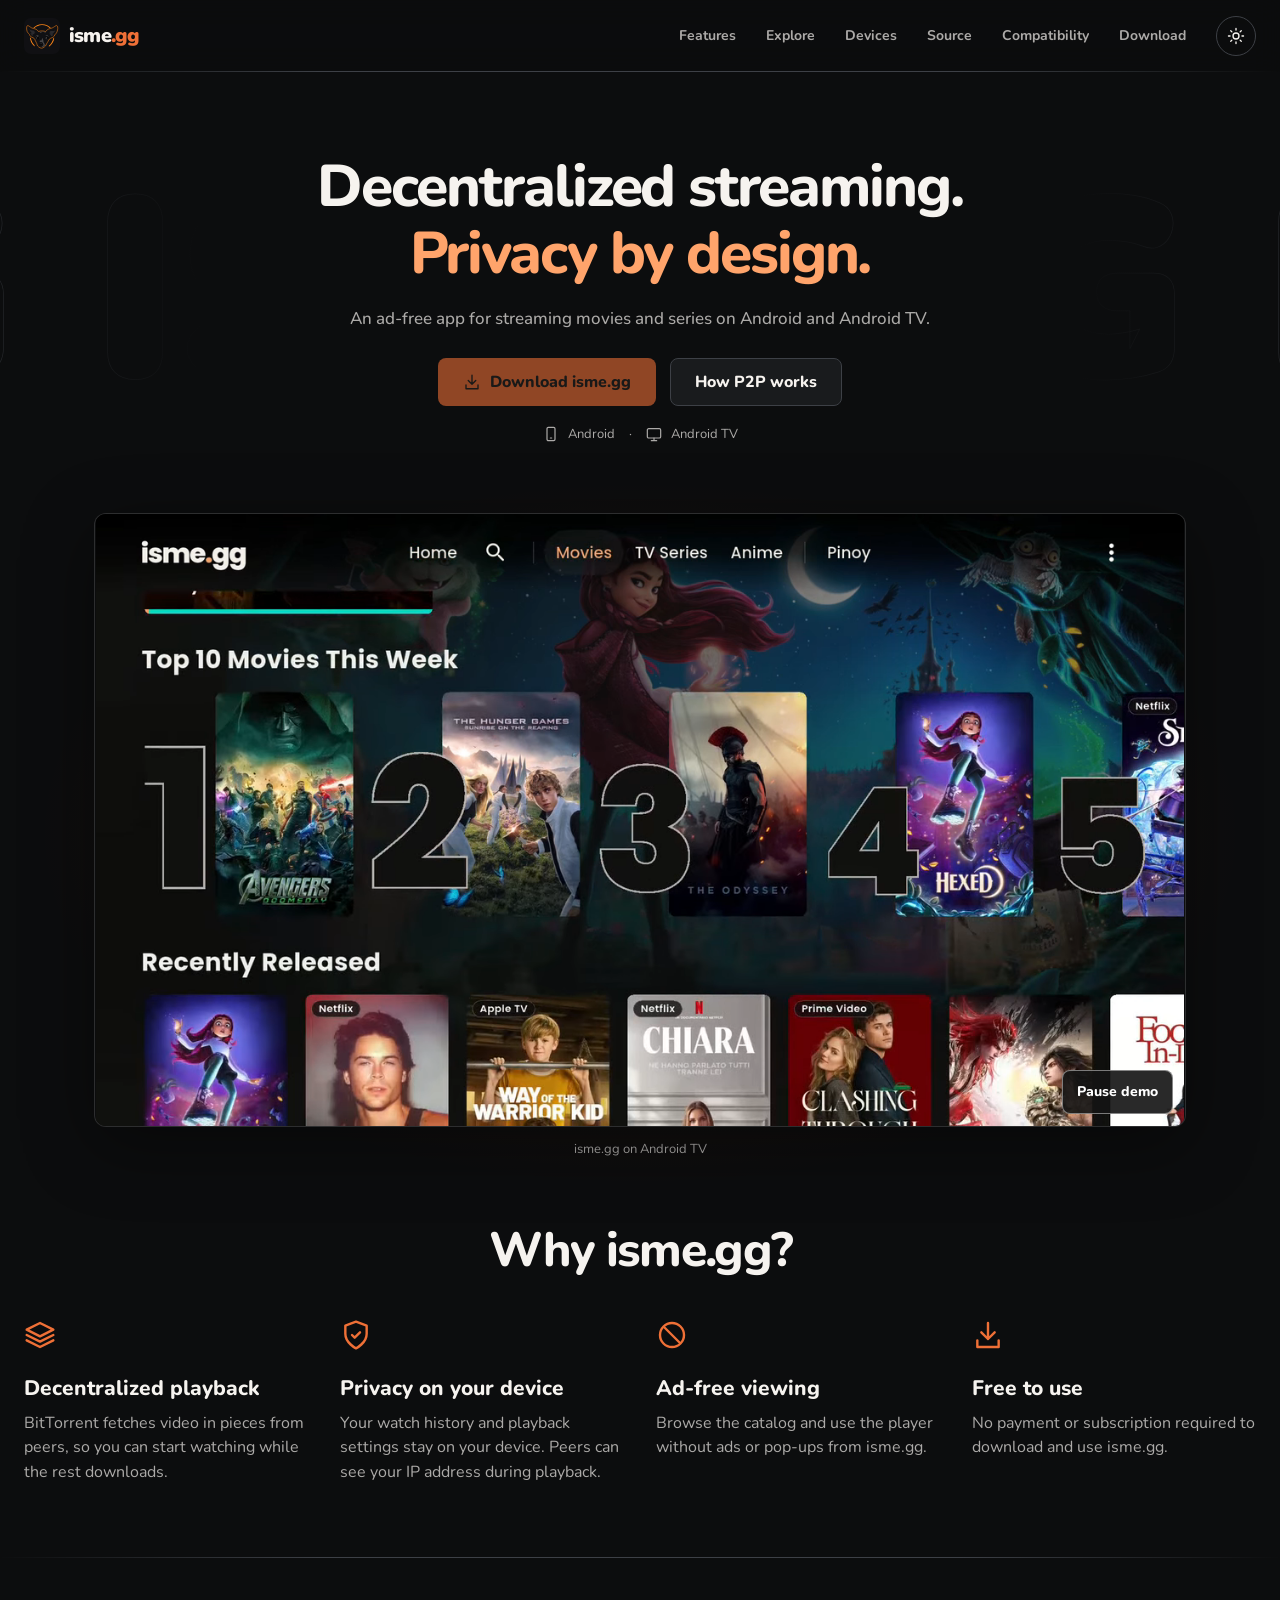
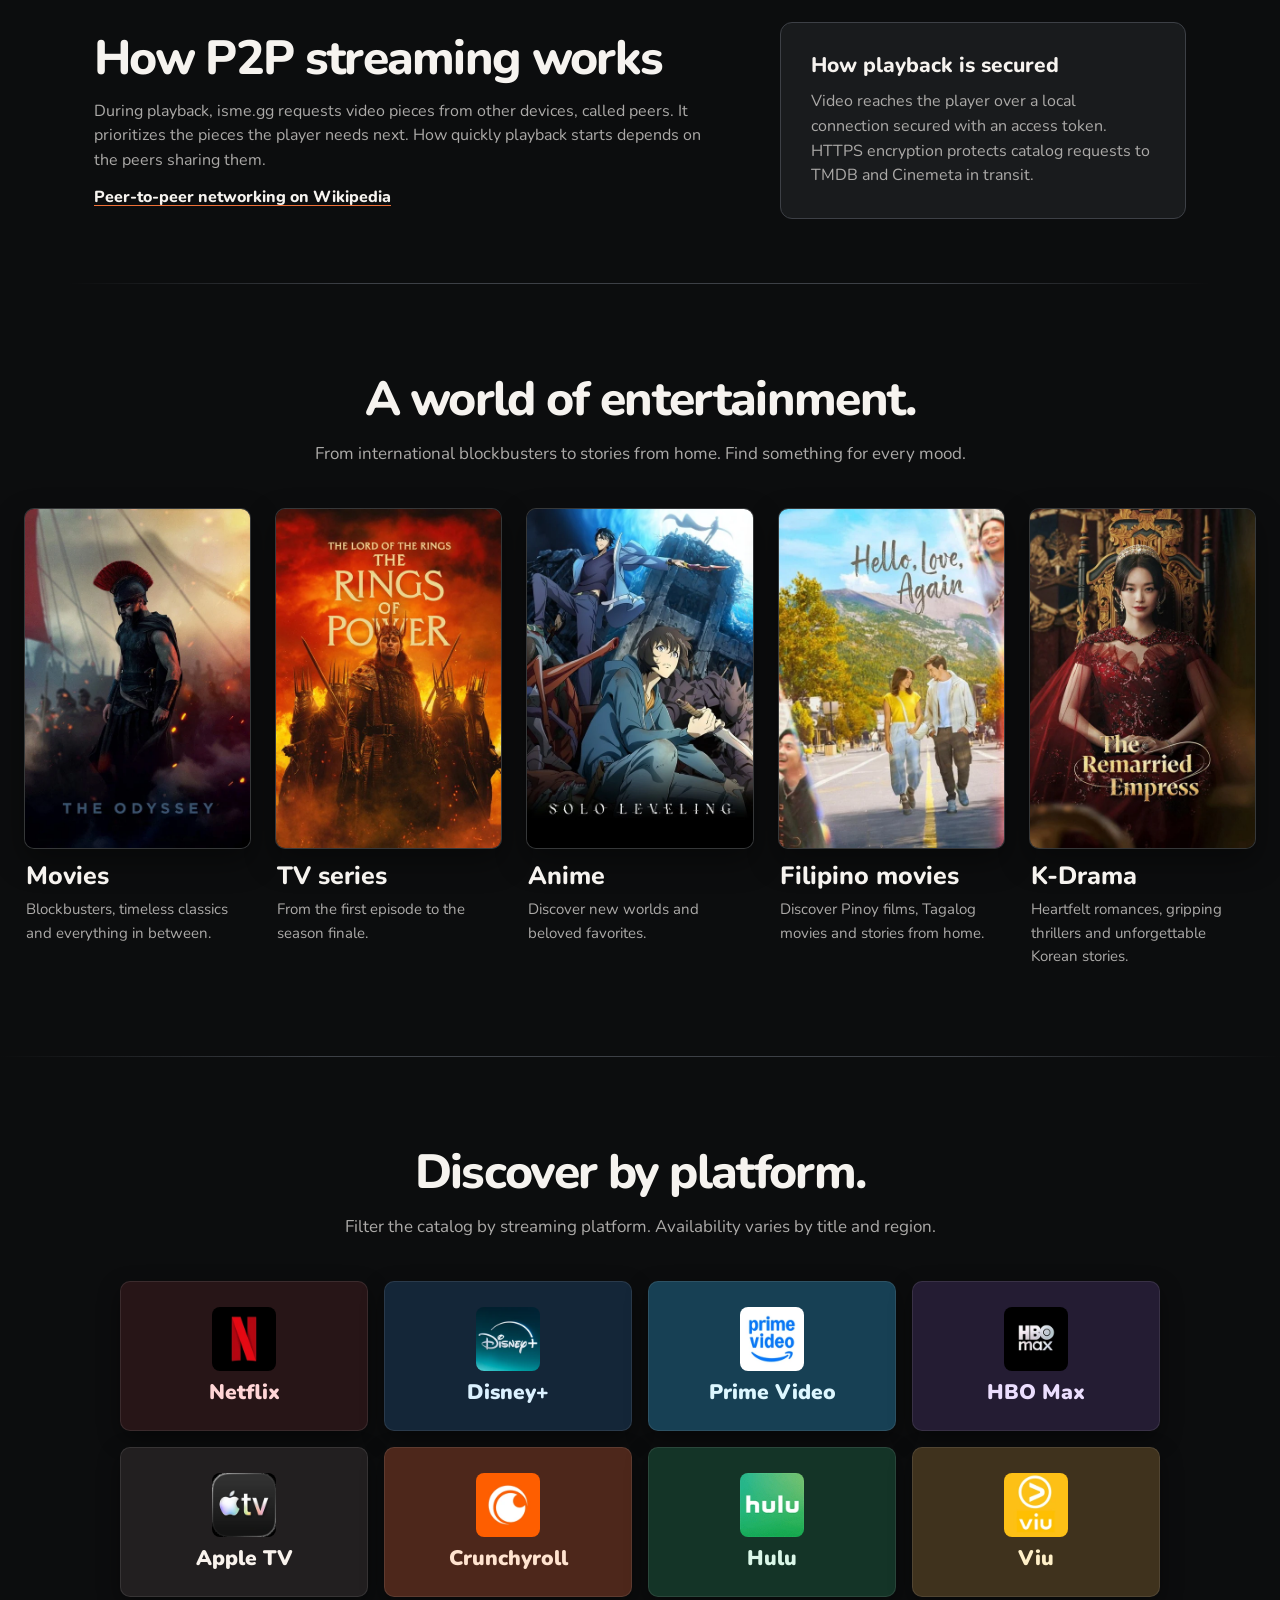
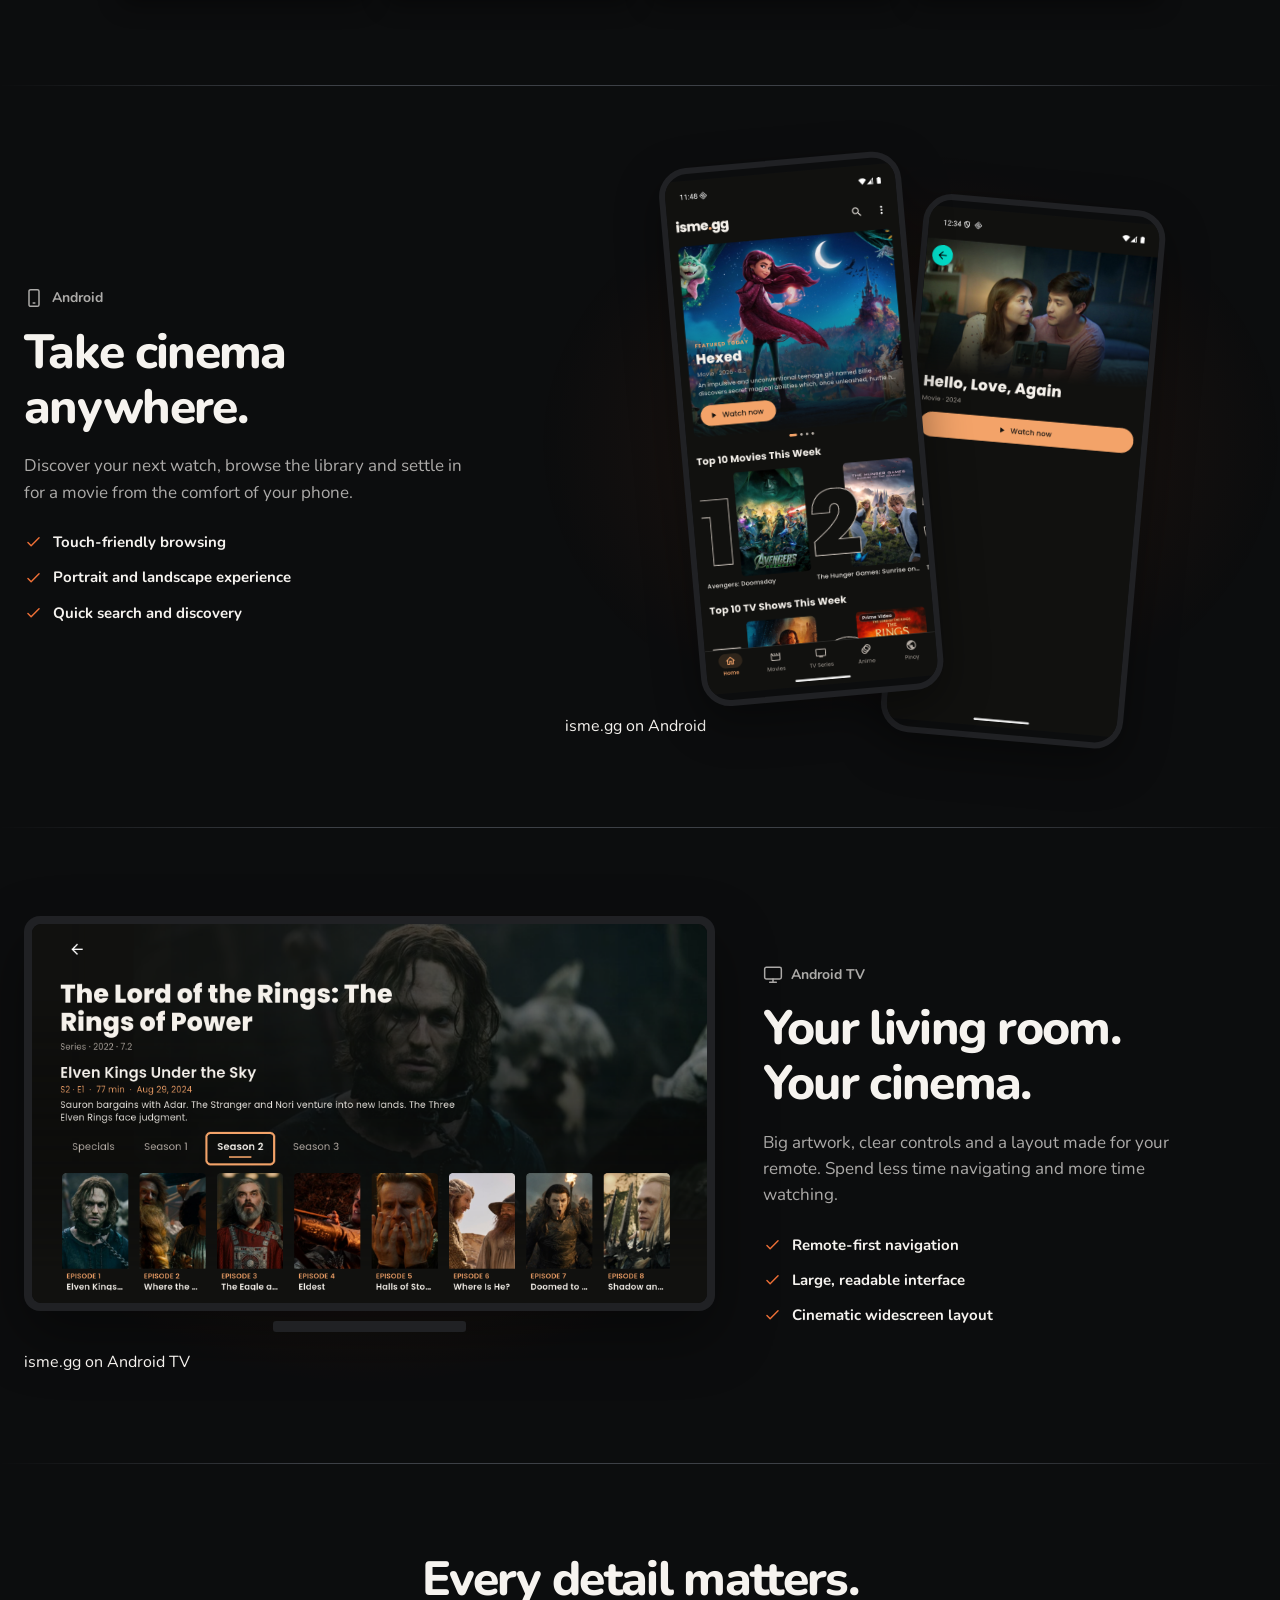
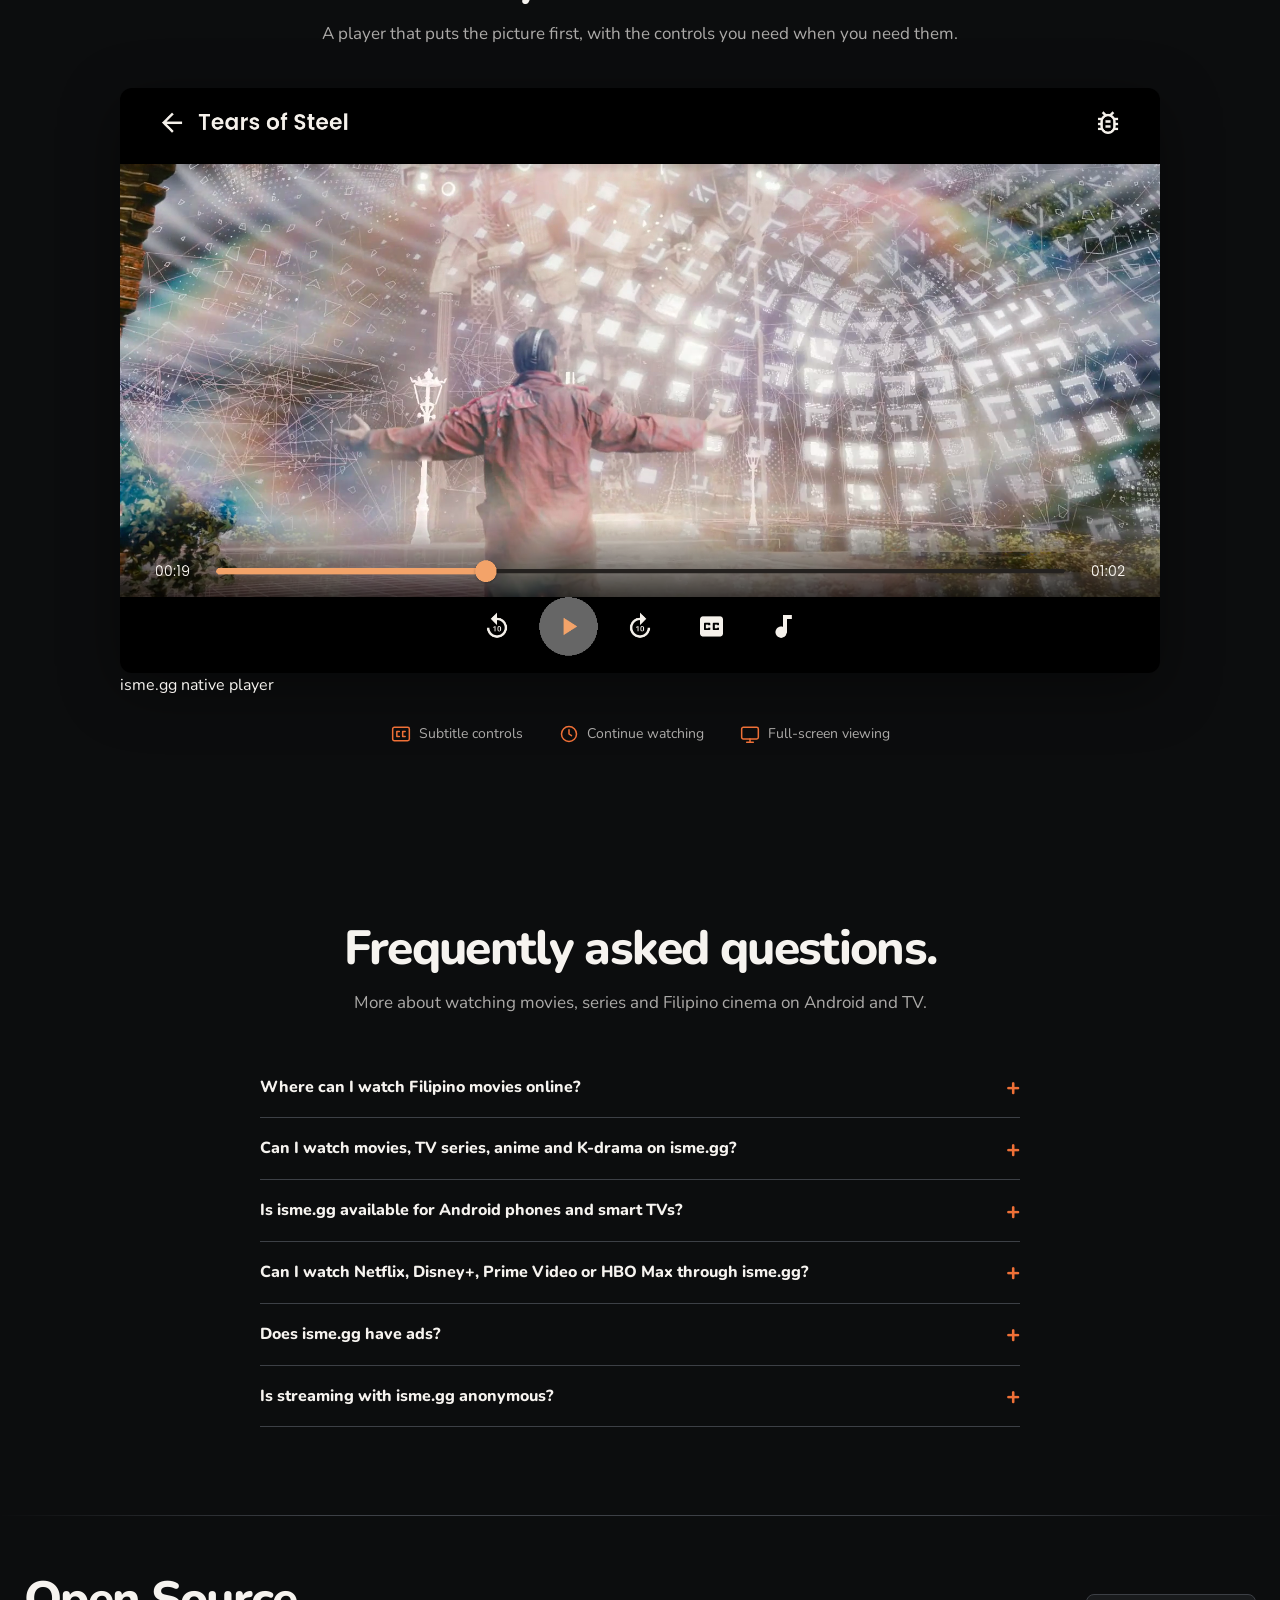
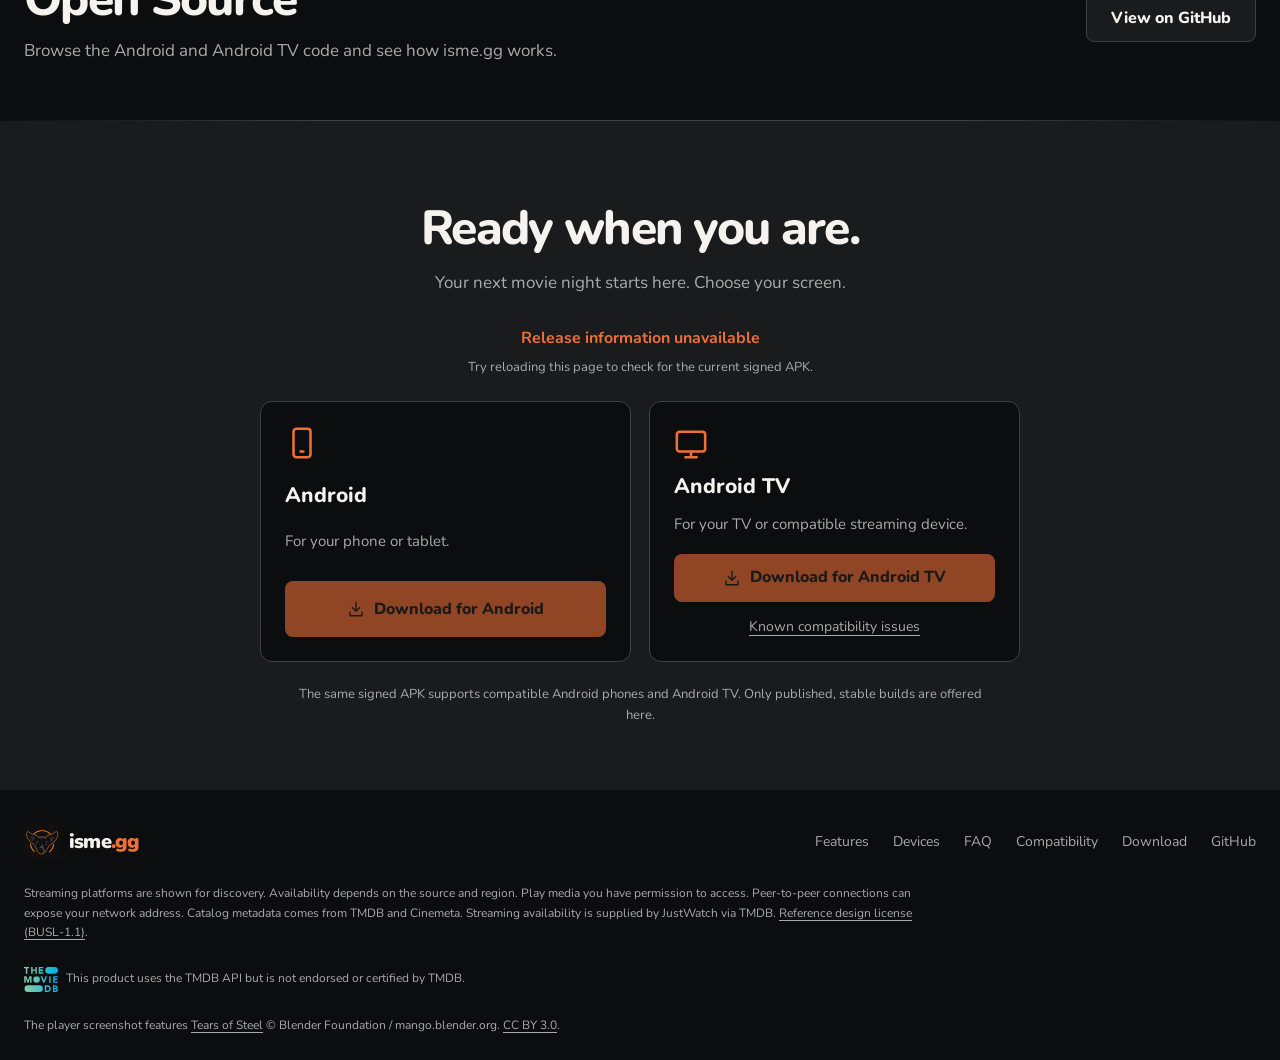
==== commit eaf70fb8: "feat: refresh Isme branding and add device compatibility page" ====
--- a/web/index.html
+++ b/web/index.html
@@ -28,7 +28,7 @@
 <script type="application/ld+json">{"@context":"https://schema.org","@graph":[{"@type":"WebSite","@id":"https://bastilavarias.github.io/isme.gg/#website","url":"https://bastilavarias.github.io/isme.gg/","name":"isme.gg","inLanguage":"en-PH"},{"@type":"WebPage","@id":"https://bastilavarias.github.io/isme.gg/#webpage","url":"https://bastilavarias.github.io/isme.gg/","name":"isme.gg | Decentralized, Ad-Free Streaming","description":"Decentralized, ad-free streaming for Android and Android TV. Built for privacy, with watch history and playback settings stored on your device.","inLanguage":"en-PH","isPartOf":{"@id":"https://bastilavarias.github.io/isme.gg/#website"},"mainEntity":{"@id":"https://bastilavarias.github.io/isme.gg/#app"},"image":"https://bastilavarias.github.io/isme.gg/assets/isme-p2p-preview.jpg?v=2","keywords":"decentralized streaming, ad-free streaming, privacy, P2P streaming, BitTorrent, Android TV, Filipino cinema, anime, K-drama"},{"@type":"SoftwareApplication","@id":"https://bastilavarias.github.io/isme.gg/#app","name":"isme.gg","url":"https://bastilavarias.github.io/isme.gg/","applicationCategory":"MultimediaApplication","operatingSystem":"Android, Android TV","description":"Decentralized, ad-free streaming for Android and Android TV. Built for privacy, with watch history and playback settings stored on your device.","sameAs":"https://github.com/bastilavarias/isme.gg","screenshot":"https://bastilavarias.github.io/isme.gg/assets/screenshots/tv-home.png?v=2"}]}</script>
 <script>try{const t=localStorage.getItem('isme-web-theme');if(t==='light'||t==='dark')document.documentElement.dataset.theme=t}catch{}</script>
 <!-- Private concept derived from Hayase website (BUSL-1.1). Temporary artwork and simulated UI; no availability or affiliation implied. -->
-<link rel="icon" type="image/svg+xml" href="data:image/svg+xml,%3Csvg%20viewBox%3D%220%200%2084%2084%22%20fill%3D%22none%22%20xmlns%3D%22http%3A%2F%2Fwww.w3.org%2F2000%2Fsvg%22%3E%3Crect%20width%3D%2284%22%20height%3D%2284%22%20rx%3D%2219%22%20fill%3D%22%23191715%22%2F%3E%3Cpath%20d%3D%22M15%2035h10v34H15z%22%20fill%3D%22%23F16C32%22%2F%3E%3Crect%20x%3D%2215%22%20y%3D%2217%22%20width%3D%2210%22%20height%3D%2211%22%20rx%3D%223%22%20fill%3D%22%23F16C32%22%2F%3E%3Cpath%20d%3D%22M31%2018c0-3%203-5%206-4l33%2018c5%203%207%206%207%2010%200%204-2%207-7%2010L37%2070c-3%202-6%200-6-4z%22%20fill%3D%22%23EFE9E1%22%2F%3E%3Cpath%20d%3D%22m47%2031%2018%2011-18%2011z%22%20fill%3D%22%23ED642F%22%2F%3E%3Crect%20x%3D%2234%22%20y%3D%2228%22%20width%3D%227%22%20height%3D%227%22%20rx%3D%221.3%22%20fill%3D%22%23191715%22%2F%3E%3Crect%20x%3D%2234%22%20y%3D%2239%22%20width%3D%227%22%20height%3D%227%22%20rx%3D%221.3%22%20fill%3D%22%23191715%22%2F%3E%3Crect%20x%3D%2234%22%20y%3D%2250%22%20width%3D%227%22%20height%3D%227%22%20rx%3D%221.3%22%20fill%3D%22%23191715%22%2F%3E%3C%2Fsvg%3E">
+<link rel="icon" type="image/svg+xml" href="assets/isme-orbital.svg">
 <style>
 /* Hallmark v2 | custom cinematic landing | reference-led composition | signature: TV product showcase */
 /* Critique: keep interface imagery large and readable, avoid generic card-heavy marketing. */
@@ -76,10 +76,12 @@
 .source-section .btn{flex:none}
 @media(max-width:600px){.source-section{flex-direction:column;align-items:flex-start;padding-block:40px}.source-section p{font-size:16px}}
 @media(max-width:380px){nav>a[href="#features"]{display:none}}
+.compat-link{font-size:14px;color:var(--muted);text-decoration:underline;text-underline-offset:4px;text-align:center}.compat-link:hover{color:var(--fg)}@media(max-width:760px){nav>a.compat-nav{display:none}}
+.brand-icon img{display:block;width:36px;height:36px}.brand b{font-weight:900}.brand b span{color:var(--ember)}@media(max-width:600px){.brand-icon img{width:30px;height:30px}}
 </style>
 </head>
 <body>
-<header class="rule"><nav class="wrap" aria-label="Main navigation"><a class="brand" href="#top" aria-label="isme.gg home"><span class="brand-icon"><svg viewBox="0 0 84 84" fill="none" aria-hidden="true"><rect width="84" height="84" rx="19" fill="#191715"/><path d="M15 35h10v34H15z" fill="#F16C32"/><rect x="15" y="17" width="10" height="11" rx="3" fill="#F16C32"/><path d="M31 18c0-3 3-5 6-4l33 18c5 3 7 6 7 10 0 4-2 7-7 10L37 70c-3 2-6 0-6-4z" fill="#EFE9E1"/><path d="m47 31 18 11-18 11z" fill="#ED642F"/><rect x="34" y="28" width="7" height="7" rx="1.3" fill="#191715"/><rect x="34" y="39" width="7" height="7" rx="1.3" fill="#191715"/><rect x="34" y="50" width="7" height="7" rx="1.3" fill="#191715"/></svg></span><b>isme.gg</b></a><a href="#features">Features</a><a href="#watch">Explore</a><a href="#devices">Devices</a><a href="#source">Source</a><a href="#download">Download</a><button class="theme-toggle" id="theme-toggle" aria-label="Switch to light mode" type="button" aria-pressed="false"><svg class="icon sun" viewBox="0 0 24 24" aria-hidden="true"><circle cx="12" cy="12" r="4"/><path d="M12 2v2m0 16v2M2 12h2m16 0h2M5 5l1.5 1.5m11 11L19 19M5 19l1.5-1.5m11-11L19 5"/></svg><svg class="icon moon" viewBox="0 0 24 24" aria-hidden="true"><path d="M20.9 13.4A9 9 0 1 1 10.6 3.1a7 7 0 0 0 10.3 10.3Z"/></svg></button></nav></header>
+<header class="rule"><nav class="wrap" aria-label="Main navigation"><a class="brand" href="#top" aria-label="isme.gg home"><span class="brand-icon"><img src="assets/isme-orbital.svg" alt="" width="36" height="36"></span><b>isme<span>.gg</span></b></a><a href="#features">Features</a><a href="#watch">Explore</a><a href="#devices">Devices</a><a href="#source">Source</a><a href="compatibility/" class="compat-nav">Compatibility</a><a href="#download">Download</a><button class="theme-toggle" id="theme-toggle" aria-label="Switch to light mode" type="button" aria-pressed="false"><svg class="icon sun" viewBox="0 0 24 24" aria-hidden="true"><circle cx="12" cy="12" r="4"/><path d="M12 2v2m0 16v2M2 12h2m16 0h2M5 5l1.5 1.5m11 11L19 19M5 19l1.5-1.5m11-11L19 5"/></svg><svg class="icon moon" viewBox="0 0 24 24" aria-hidden="true"><path d="M20.9 13.4A9 9 0 1 1 10.6 3.1a7 7 0 0 0 10.3 10.3Z"/></svg></button></nav></header>
 <main id="top">
 <section class="hero"><div class="ghost" aria-hidden="true">ISME.GG ISME.GG ISME.GG ISME.GG ISME.GG</div><h1>Decentralized streaming.<br> <span>Privacy by design.</span></h1><p>An ad-free app for streaming movies and series on Android and Android TV.</p><div class="actions"><a class="btn" data-apk-download role="link" aria-disabled="true"><svg class="icon " viewBox="0 0 24 24" aria-hidden="true"><path d="M12 3v12m-5-5 5 5 5-5M4 16v5h16v-5"/></svg> Download isme.gg</a><a class="btn secondary" href="#technology">How P2P works</a></div><div class="hero-platforms"><svg class="icon " viewBox="0 0 24 24" aria-hidden="true"><rect x="6" y="2" width="12" height="20" rx="2"/><path d="M11 18h2"/></svg> Android <span>·</span> <svg class="icon " viewBox="0 0 24 24" aria-hidden="true"><rect x="2" y="4" width="20" height="14" rx="2"/><path d="M8 22h8m-4-4v4"/></svg> Android TV</div></section>
 <figure class="hero-shot">
@@ -138,9 +140,9 @@
   </div>
   <a class="btn secondary" href="https://github.com/bastilavarias/isme.gg">View on GitHub</a>
 </section>
-<section class="download-section" id="download"><div class="wrap"><div class="section-head"><h2>Ready when you are.</h2><p>Your next movie night starts here. Choose your screen.</p></div><div class="release-status" aria-live="polite"><strong id="release-status">Checking release availability…</strong><p id="release-summary">One adaptive app for Android phones and Android TV.</p></div><div class="download-grid"><article class="download-choice"><svg class="icon " viewBox="0 0 24 24" aria-hidden="true"><rect x="6" y="2" width="12" height="20" rx="2"/><path d="M11 18h2"/></svg><h3>Android</h3><p>For your phone or tablet.</p><a class="btn" data-apk-download role="link" aria-disabled="true"><svg class="icon " viewBox="0 0 24 24" aria-hidden="true"><path d="M12 3v12m-5-5 5 5 5-5M4 16v5h16v-5"/></svg> <span>Download for Android</span></a></article><article class="download-choice"><svg class="icon " viewBox="0 0 24 24" aria-hidden="true"><rect x="2" y="4" width="20" height="14" rx="2"/><path d="M8 22h8m-4-4v4"/></svg><h3>Android TV</h3><p>For your TV or compatible streaming device.</p><a class="btn" data-apk-download role="link" aria-disabled="true"><svg class="icon " viewBox="0 0 24 24" aria-hidden="true"><path d="M12 3v12m-5-5 5 5 5-5M4 16v5h16v-5"/></svg> <span>Download for Android TV</span></a></article></div><p class="download-note">The same signed APK supports compatible Android phones and Android TV. Only published, stable builds are offered here.</p><div id="release-changelog" class="release-changelog" hidden><h3 id="latest-release-title">What’s new</h3><div id="latest-release-notes" class="release-notes"></div><a id="latest-release-link" href="https://github.com/bastilavarias/isme.gg/releases">Full release notes on GitHub</a><div id="release-history-section" hidden><h3>Previous releases</h3><div id="release-history"></div></div></div><noscript><p class="download-note">Enable JavaScript to check for the current signed APK.</p></noscript></div></section>
+<section class="download-section" id="download"><div class="wrap"><div class="section-head"><h2>Ready when you are.</h2><p>Your next movie night starts here. Choose your screen.</p></div><div class="release-status" aria-live="polite"><strong id="release-status">Checking release availability…</strong><p id="release-summary">One adaptive app for Android phones and Android TV.</p></div><div class="download-grid"><article class="download-choice"><svg class="icon " viewBox="0 0 24 24" aria-hidden="true"><rect x="6" y="2" width="12" height="20" rx="2"/><path d="M11 18h2"/></svg><h3>Android</h3><p>For your phone or tablet.</p><a class="btn" data-apk-download role="link" aria-disabled="true"><svg class="icon " viewBox="0 0 24 24" aria-hidden="true"><path d="M12 3v12m-5-5 5 5 5-5M4 16v5h16v-5"/></svg> <span>Download for Android</span></a></article><article class="download-choice"><svg class="icon " viewBox="0 0 24 24" aria-hidden="true"><rect x="2" y="4" width="20" height="14" rx="2"/><path d="M8 22h8m-4-4v4"/></svg><h3>Android TV</h3><p>For your TV or compatible streaming device.</p><a class="btn" data-apk-download role="link" aria-disabled="true"><svg class="icon " viewBox="0 0 24 24" aria-hidden="true"><path d="M12 3v12m-5-5 5 5 5-5M4 16v5h16v-5"/></svg> <span>Download for Android TV</span></a><a class="compat-link" href="compatibility/">Known compatibility issues</a></article></div><p class="download-note">The same signed APK supports compatible Android phones and Android TV. Only published, stable builds are offered here.</p><div id="release-changelog" class="release-changelog" hidden><h3 id="latest-release-title">What’s new</h3><div id="latest-release-notes" class="release-notes"></div><a id="latest-release-link" href="https://github.com/bastilavarias/isme.gg/releases">Full release notes on GitHub</a><div id="release-history-section" hidden><h3>Previous releases</h3><div id="release-history"></div></div></div><noscript><p class="download-note">Enable JavaScript to check for the current signed APK.</p></noscript></div></section>
 </main>
-<footer class="wrap footer"><div class="footer-main"><a class="brand" href="#top"><span class="brand-icon"><svg viewBox="0 0 84 84" fill="none" aria-hidden="true"><rect width="84" height="84" rx="19" fill="#191715"/><path d="M15 35h10v34H15z" fill="#F16C32"/><rect x="15" y="17" width="10" height="11" rx="3" fill="#F16C32"/><path d="M31 18c0-3 3-5 6-4l33 18c5 3 7 6 7 10 0 4-2 7-7 10L37 70c-3 2-6 0-6-4z" fill="#EFE9E1"/><path d="m47 31 18 11-18 11z" fill="#ED642F"/><rect x="34" y="28" width="7" height="7" rx="1.3" fill="#191715"/><rect x="34" y="39" width="7" height="7" rx="1.3" fill="#191715"/><rect x="34" y="50" width="7" height="7" rx="1.3" fill="#191715"/></svg></span><b>isme.gg</b></a><a href="#features">Features</a><a href="#devices">Devices</a><a href="#faq">FAQ</a><a href="#download">Download</a><a href="https://github.com/bastilavarias/isme.gg">GitHub</a></div><p class="footer-note">Streaming platforms are shown for discovery. Availability depends on the source and region. Play media you have permission to access. Peer-to-peer connections can expose your network address. Catalog metadata comes from TMDB and Cinemeta. Streaming availability is supplied by JustWatch via TMDB. <a href="https://github.com/hayase-app/website/blob/main/LICENSE">Reference design license (BUSL-1.1)</a>.</p>
+<footer class="wrap footer"><div class="footer-main"><a class="brand" href="#top"><span class="brand-icon"><img src="assets/isme-orbital.svg" alt="" width="36" height="36"></span><b>isme<span>.gg</span></b></a><a href="#features">Features</a><a href="#devices">Devices</a><a href="#faq">FAQ</a><a href="compatibility/">Compatibility</a><a href="#download">Download</a><a href="https://github.com/bastilavarias/isme.gg">GitHub</a></div><p class="footer-note">Streaming platforms are shown for discovery. Availability depends on the source and region. Play media you have permission to access. Peer-to-peer connections can expose your network address. Catalog metadata comes from TMDB and Cinemeta. Streaming availability is supplied by JustWatch via TMDB. <a href="https://github.com/hayase-app/website/blob/main/LICENSE">Reference design license (BUSL-1.1)</a>.</p>
 <p class="footer-note tmdb-credit"><a href="https://www.themoviedb.org/" aria-label="The Movie Database"><img src="assets/tmdb.svg" alt="" width="34" height="25" loading="lazy" decoding="async"></a> This product uses the TMDB API but is not endorsed or certified by TMDB.</p>
 <p class="footer-note">The player screenshot features <a href="https://commons.wikimedia.org/wiki/File:Tears_of_Steel_1080p.webm">Tears of Steel</a> © Blender Foundation / mango.blender.org. <a href="https://creativecommons.org/licenses/by/3.0/">CC BY 3.0</a>.</p>
 </footer>
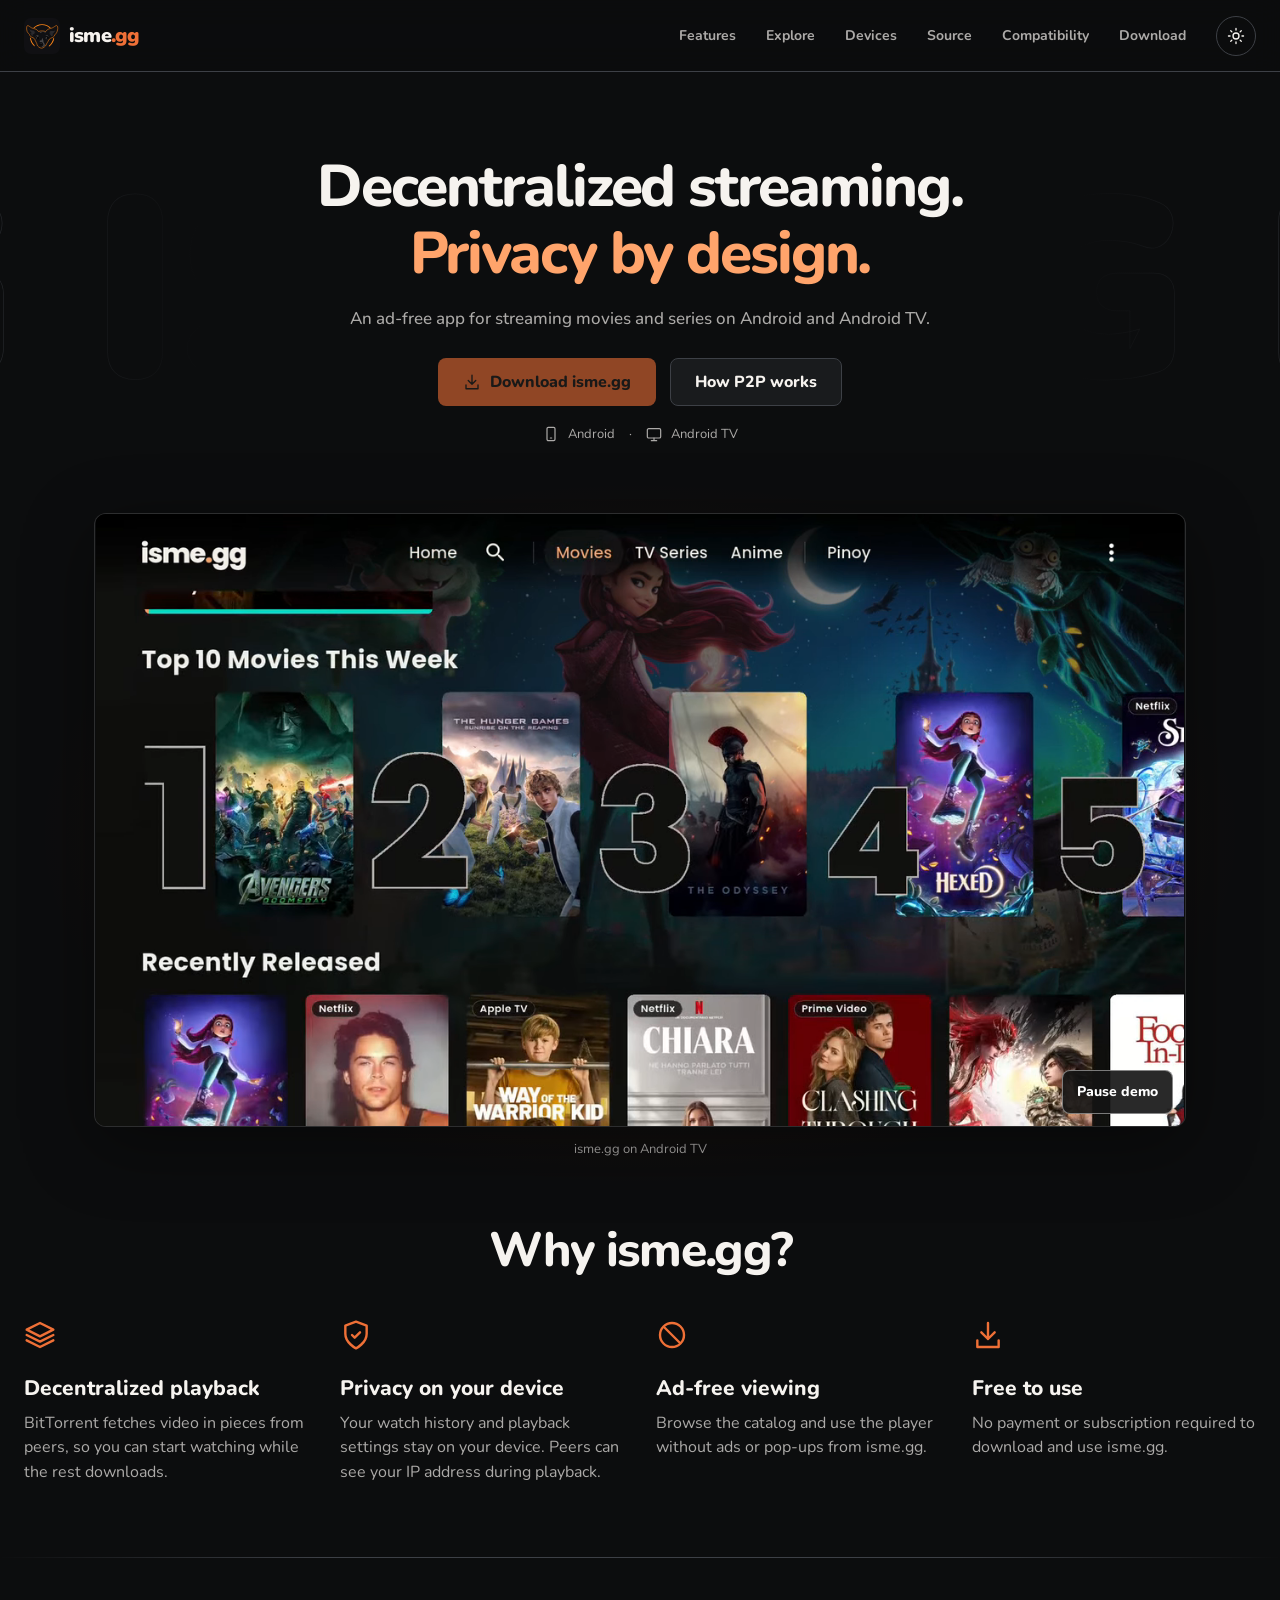
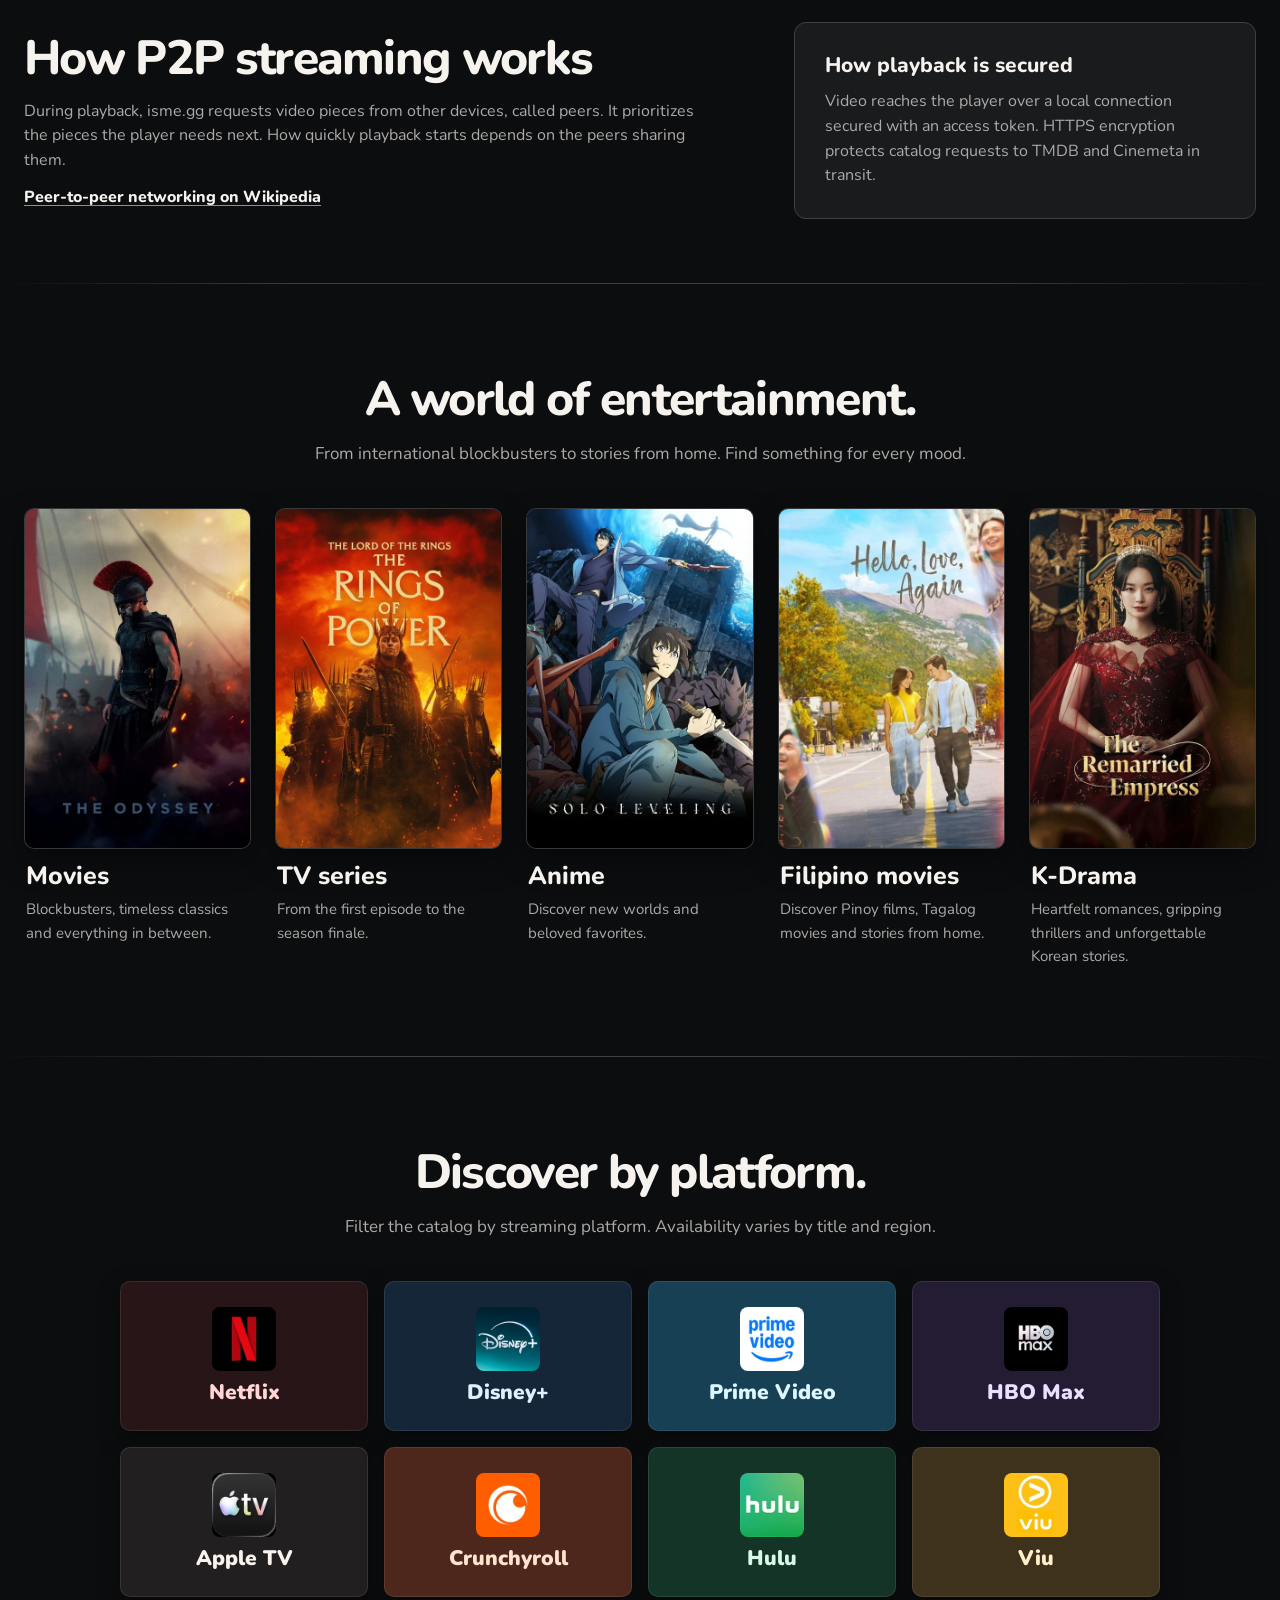
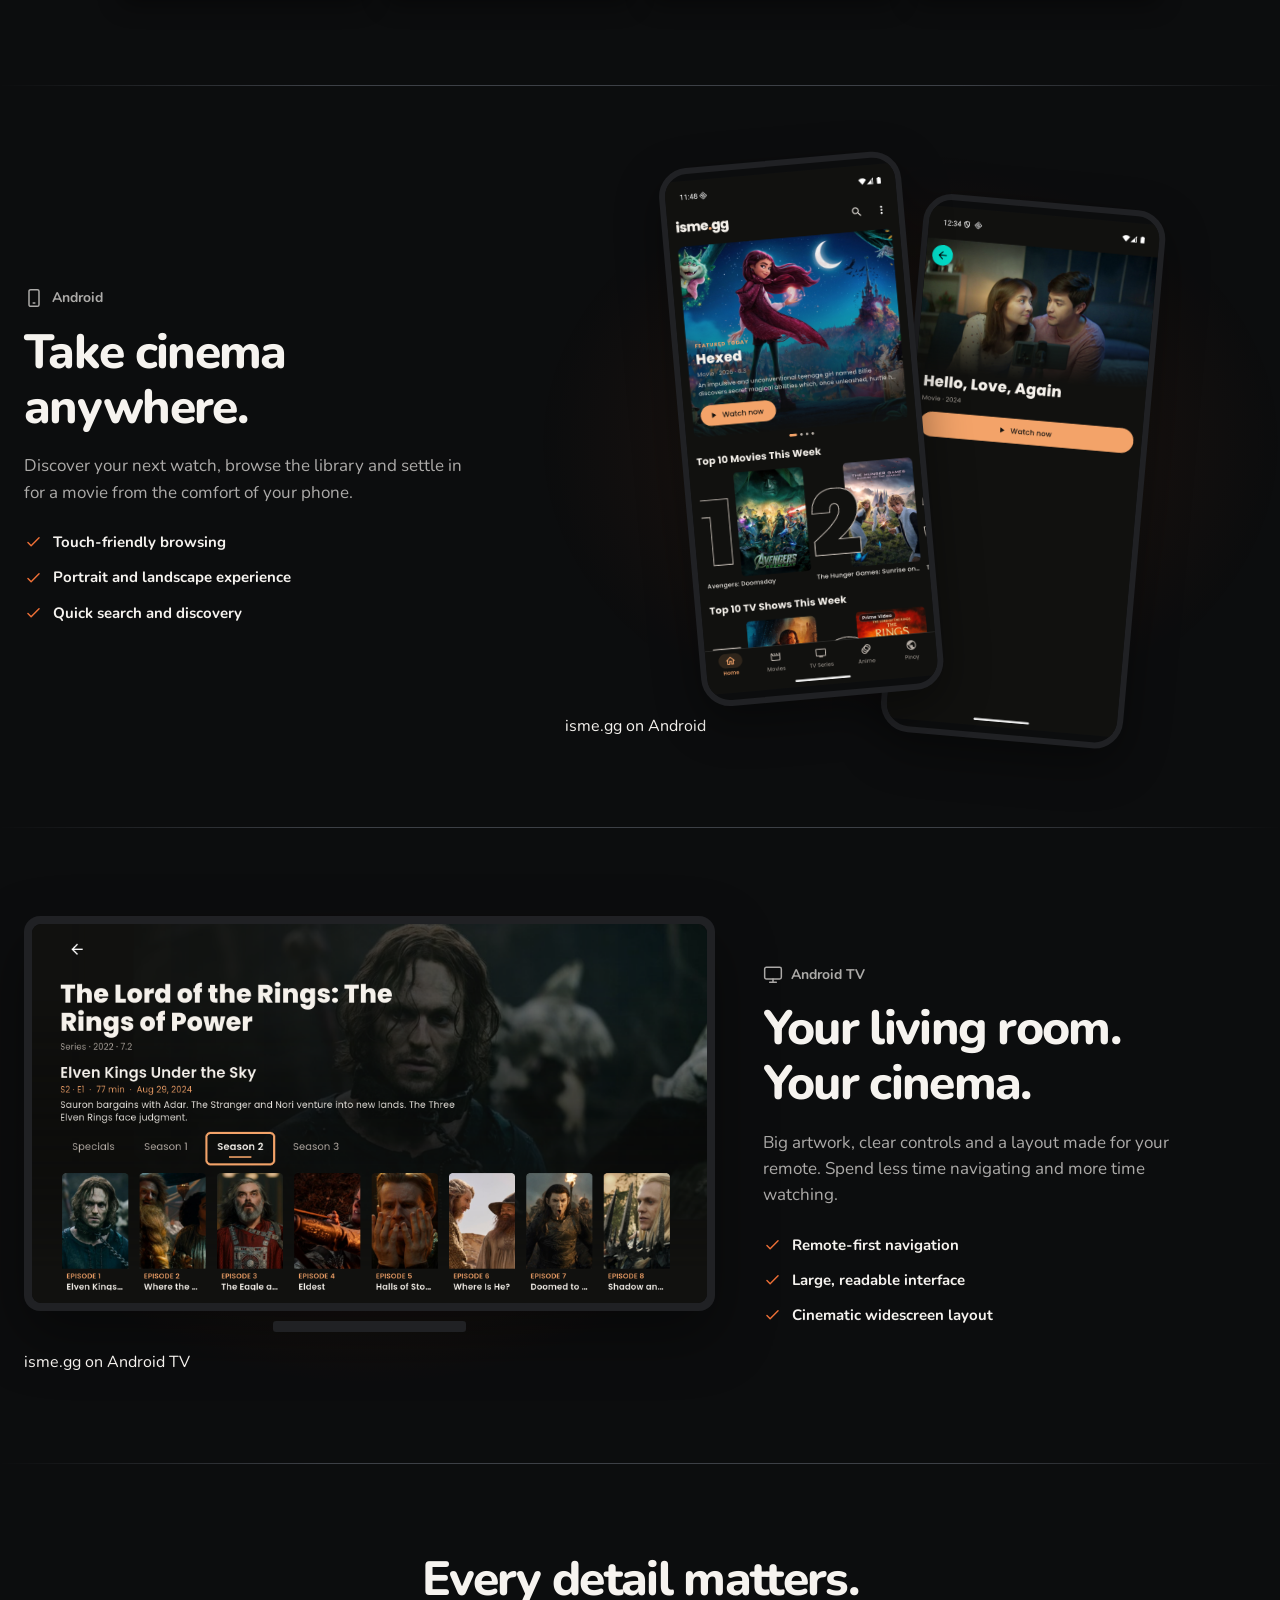
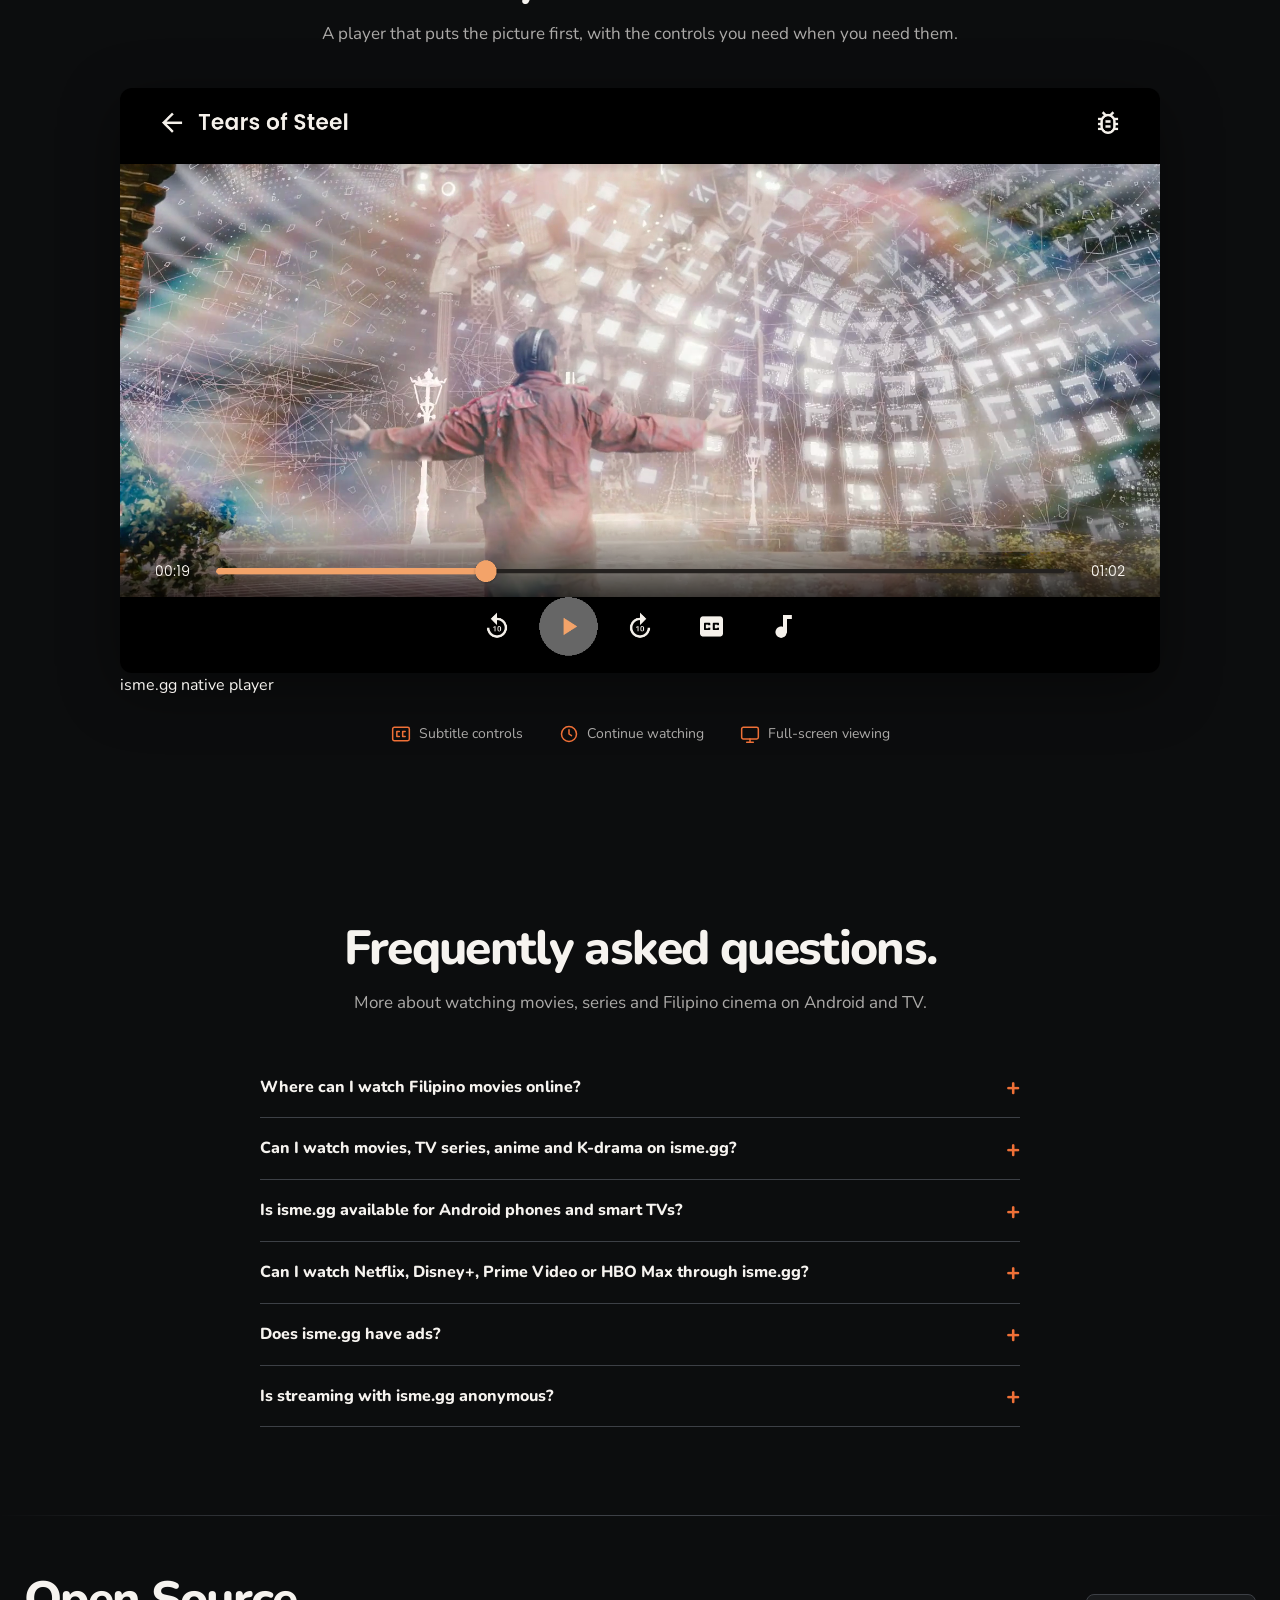
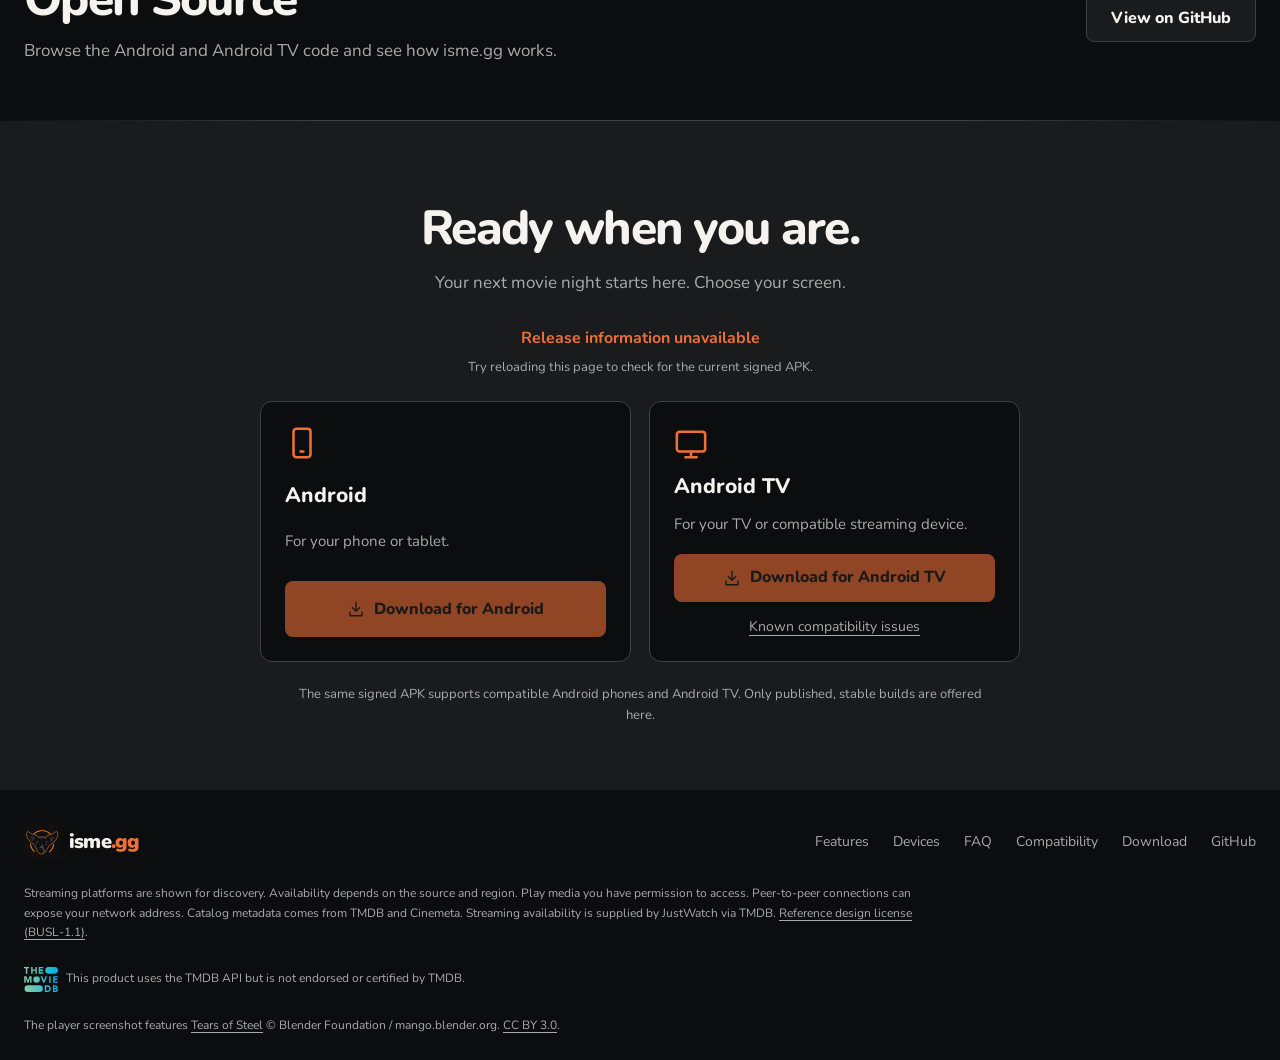
==== commit 473c57cc: "fix: unify website navigation and centered layout" ====
--- a/web/index.html
+++ b/web/index.html
@@ -66,7 +66,7 @@
 .release-status{text-align:center;margin:0 auto 24px;max-width:760px}.release-status strong{color:var(--ember);font-size:16px}.release-status p{font-size:13px;margin:6px 0 0}.release-changelog{max-width:760px;margin:32px auto 0;border:1px solid var(--rule);background:var(--bg);padding:22px;border-radius:12px}.release-changelog[hidden],#release-history-section[hidden]{display:none}.release-changelog h3{margin:0 0 12px}.release-notes{white-space:pre-wrap;overflow-wrap:anywhere;font-size:14px;line-height:1.65;margin:0 0 14px;max-height:360px;overflow:auto}.release-changelog a{color:var(--ember);font-size:13px;text-decoration:underline}.release-changelog details{border-top:1px solid var(--rule);padding:13px 0}.release-changelog summary{cursor:pointer;font-weight:600}.release-changelog details .release-notes{margin-top:12px}#release-history-section{margin-top:26px}
 .tmdb-credit{display:flex;align-items:center;gap:8px}.tmdb-credit img{display:block;width:34px;height:auto}
 .hero h1 span{color:#ffa46b}:root[data-theme=light] .hero h1 span{color:#a9421a}
-.technology{display:grid;grid-template-columns:minmax(0,3fr) minmax(0,2fr);align-items:center;gap:clamp(24px,6vw,80px);max-width:1140px;padding-block:64px}
+.technology{display:grid;grid-template-columns:minmax(0,3fr) minmax(0,2fr);align-items:center;gap:clamp(24px,6vw,80px);padding-block:64px}
 .technology-copy p,.technology-security p{margin-top:12px;font-size:16px}
 .technology-copy a{color:var(--fg);font-weight:800;text-decoration:underline;text-underline-offset:3px;text-decoration-color:var(--ember)}
 .technology-security{background:var(--surface);border:1px solid var(--rule);border-radius:12px;padding:clamp(18px,3vw,30px)}
@@ -75,13 +75,13 @@
 .source-section p{margin-top:10px;font-size:17px}
 .source-section .btn{flex:none}
 @media(max-width:600px){.source-section{flex-direction:column;align-items:flex-start;padding-block:40px}.source-section p{font-size:16px}}
-@media(max-width:380px){nav>a[href="#features"]{display:none}}
-.compat-link{font-size:14px;color:var(--muted);text-decoration:underline;text-underline-offset:4px;text-align:center}.compat-link:hover{color:var(--fg)}@media(max-width:760px){nav>a.compat-nav{display:none}}
+.compat-link{font-size:14px;color:var(--muted);text-decoration:underline;text-underline-offset:4px;text-align:center}.compat-link:hover{color:var(--fg)}
 .brand-icon img{display:block;width:36px;height:36px}.brand b{font-weight:900}.brand b span{color:var(--ember)}@media(max-width:600px){.brand-icon img{width:30px;height:30px}}
 </style>
+<link rel="stylesheet" href="assets/layout.css">
 </head>
 <body>
-<header class="rule"><nav class="wrap" aria-label="Main navigation"><a class="brand" href="#top" aria-label="isme.gg home"><span class="brand-icon"><img src="assets/isme-orbital.svg" alt="" width="36" height="36"></span><b>isme<span>.gg</span></b></a><a href="#features">Features</a><a href="#watch">Explore</a><a href="#devices">Devices</a><a href="#source">Source</a><a href="compatibility/" class="compat-nav">Compatibility</a><a href="#download">Download</a><button class="theme-toggle" id="theme-toggle" aria-label="Switch to light mode" type="button" aria-pressed="false"><svg class="icon sun" viewBox="0 0 24 24" aria-hidden="true"><circle cx="12" cy="12" r="4"/><path d="M12 2v2m0 16v2M2 12h2m16 0h2M5 5l1.5 1.5m11 11L19 19M5 19l1.5-1.5m11-11L19 5"/></svg><svg class="icon moon" viewBox="0 0 24 24" aria-hidden="true"><path d="M20.9 13.4A9 9 0 1 1 10.6 3.1a7 7 0 0 0 10.3 10.3Z"/></svg></button></nav></header>
+<header class="site-header"><nav class="wrap site-nav" aria-label="Main navigation"><a class="brand" href="#top" aria-label="isme.gg home"><span class="brand-icon"><img src="assets/isme-orbital.svg" alt="" width="36" height="36"></span><b>isme<span>.gg</span></b></a><div class="nav-links"><a href="#features">Features</a><a href="#watch">Explore</a><a href="#devices">Devices</a><a href="#source">Source</a><a href="compatibility/">Compatibility</a><a href="#download">Download</a></div><button class="theme-toggle" id="theme-toggle" aria-label="Switch to light mode" type="button" aria-pressed="false"><svg class="icon sun" viewBox="0 0 24 24" aria-hidden="true"><circle cx="12" cy="12" r="4"/><path d="M12 2v2m0 16v2M2 12h2m16 0h2M5 5l1.5 1.5m11 11L19 19M5 19l1.5-1.5m11-11L19 5"/></svg><svg class="icon moon" viewBox="0 0 24 24" aria-hidden="true"><path d="M20.9 13.4A9 9 0 1 1 10.6 3.1a7 7 0 0 0 10.3 10.3Z"/></svg></button></nav></header>
 <main id="top">
 <section class="hero"><div class="ghost" aria-hidden="true">ISME.GG ISME.GG ISME.GG ISME.GG ISME.GG</div><h1>Decentralized streaming.<br> <span>Privacy by design.</span></h1><p>An ad-free app for streaming movies and series on Android and Android TV.</p><div class="actions"><a class="btn" data-apk-download role="link" aria-disabled="true"><svg class="icon " viewBox="0 0 24 24" aria-hidden="true"><path d="M12 3v12m-5-5 5 5 5-5M4 16v5h16v-5"/></svg> Download isme.gg</a><a class="btn secondary" href="#technology">How P2P works</a></div><div class="hero-platforms"><svg class="icon " viewBox="0 0 24 24" aria-hidden="true"><rect x="6" y="2" width="12" height="20" rx="2"/><path d="M11 18h2"/></svg> Android <span>·</span> <svg class="icon " viewBox="0 0 24 24" aria-hidden="true"><rect x="2" y="4" width="20" height="14" rx="2"/><path d="M8 22h8m-4-4v4"/></svg> Android TV</div></section>
 <figure class="hero-shot">
--- a/web/assets/layout.css
+++ b/web/assets/layout.css
@@ -0,0 +1,22 @@
+/* Hallmark v2 | shared site chrome | existing isme.gg design */
+/* Critique: one centered grid and navigation geometry across routes. */
+:root{--site-width:1280px;--site-gutter:24px;--header-height:72px;--brand-accent:#ef7037}
+:root[data-theme=light]{--brand-accent:#a9421a}
+@font-face{font-family:Nunito;src:url('fonts/nunito-latin.woff2') format('woff2');font-weight:200 1000;font-display:swap}
+.wrap{box-sizing:border-box;width:100%;max-width:var(--site-width);margin-inline:auto;padding-inline:var(--site-gutter)}
+.site-header{height:var(--header-height);position:sticky;top:0;z-index:50;backdrop-filter:blur(14px);background:color-mix(in srgb,var(--bg) 85%,transparent);border-bottom:1px solid var(--rule)}
+.site-nav{height:100%;display:flex;align-items:center;gap:30px;font-size:14px;font-weight:700}
+.brand{display:flex;align-items:center;gap:9px;font-size:20px;letter-spacing:-.04em;margin-right:auto;color:var(--fg);text-decoration:none;white-space:nowrap;flex-shrink:0}
+.brand-icon{display:inline-flex;flex:none}.brand-icon img{display:block;width:36px;height:36px}.brand b{font-weight:900}.brand b span{color:var(--brand-accent)}
+.nav-links{display:flex;align-items:center;gap:30px;min-width:0}
+.site-nav .nav-links a{color:var(--muted);text-decoration:none;white-space:nowrap}
+.site-nav .nav-links a:hover{color:var(--fg)}.site-nav .nav-links a[aria-current=page]{color:var(--brand-accent)}
+.theme-toggle{display:grid;place-items:center;width:40px;height:40px;border:1px solid var(--rule);border-radius:50%;background:transparent;padding:0;flex:none}
+.theme-toggle .icon{width:18px;height:18px;fill:none;stroke:currentColor;stroke-width:1.8;stroke-linecap:round;stroke-linejoin:round}
+.theme-toggle .moon,:root[data-theme=light] .theme-toggle .sun{display:none}:root[data-theme=light] .theme-toggle .moon{display:block}
+.theme-toggle:hover{color:var(--brand-accent)}
+.site-nav a:focus-visible,.theme-toggle:focus-visible{outline:2px solid var(--ring);outline-offset:4px}
+main [id]{scroll-margin-top:calc(var(--header-height) + 12px)}
+@media(max-width:1000px){.site-nav,.nav-links{gap:18px}}
+@media(max-width:780px){:root{--header-height:108px;--site-gutter:18px}.site-nav{display:grid;grid-template-columns:minmax(0,1fr) auto;grid-template-rows:54px 1fr;gap:0;align-items:center;padding-block:0 6px}.site-nav .brand{grid-column:1;grid-row:1;font-size:18px;gap:6px}.brand-icon img{width:30px;height:30px}.theme-toggle{grid-column:2;grid-row:1;width:36px;height:36px}.nav-links{grid-column:1/-1;grid-row:2;gap:6px 18px;flex-wrap:wrap;align-content:center;font-size:12px}.site-nav .nav-links a{line-height:19px}}
+@media(max-width:360px){.nav-links{column-gap:12px}}
